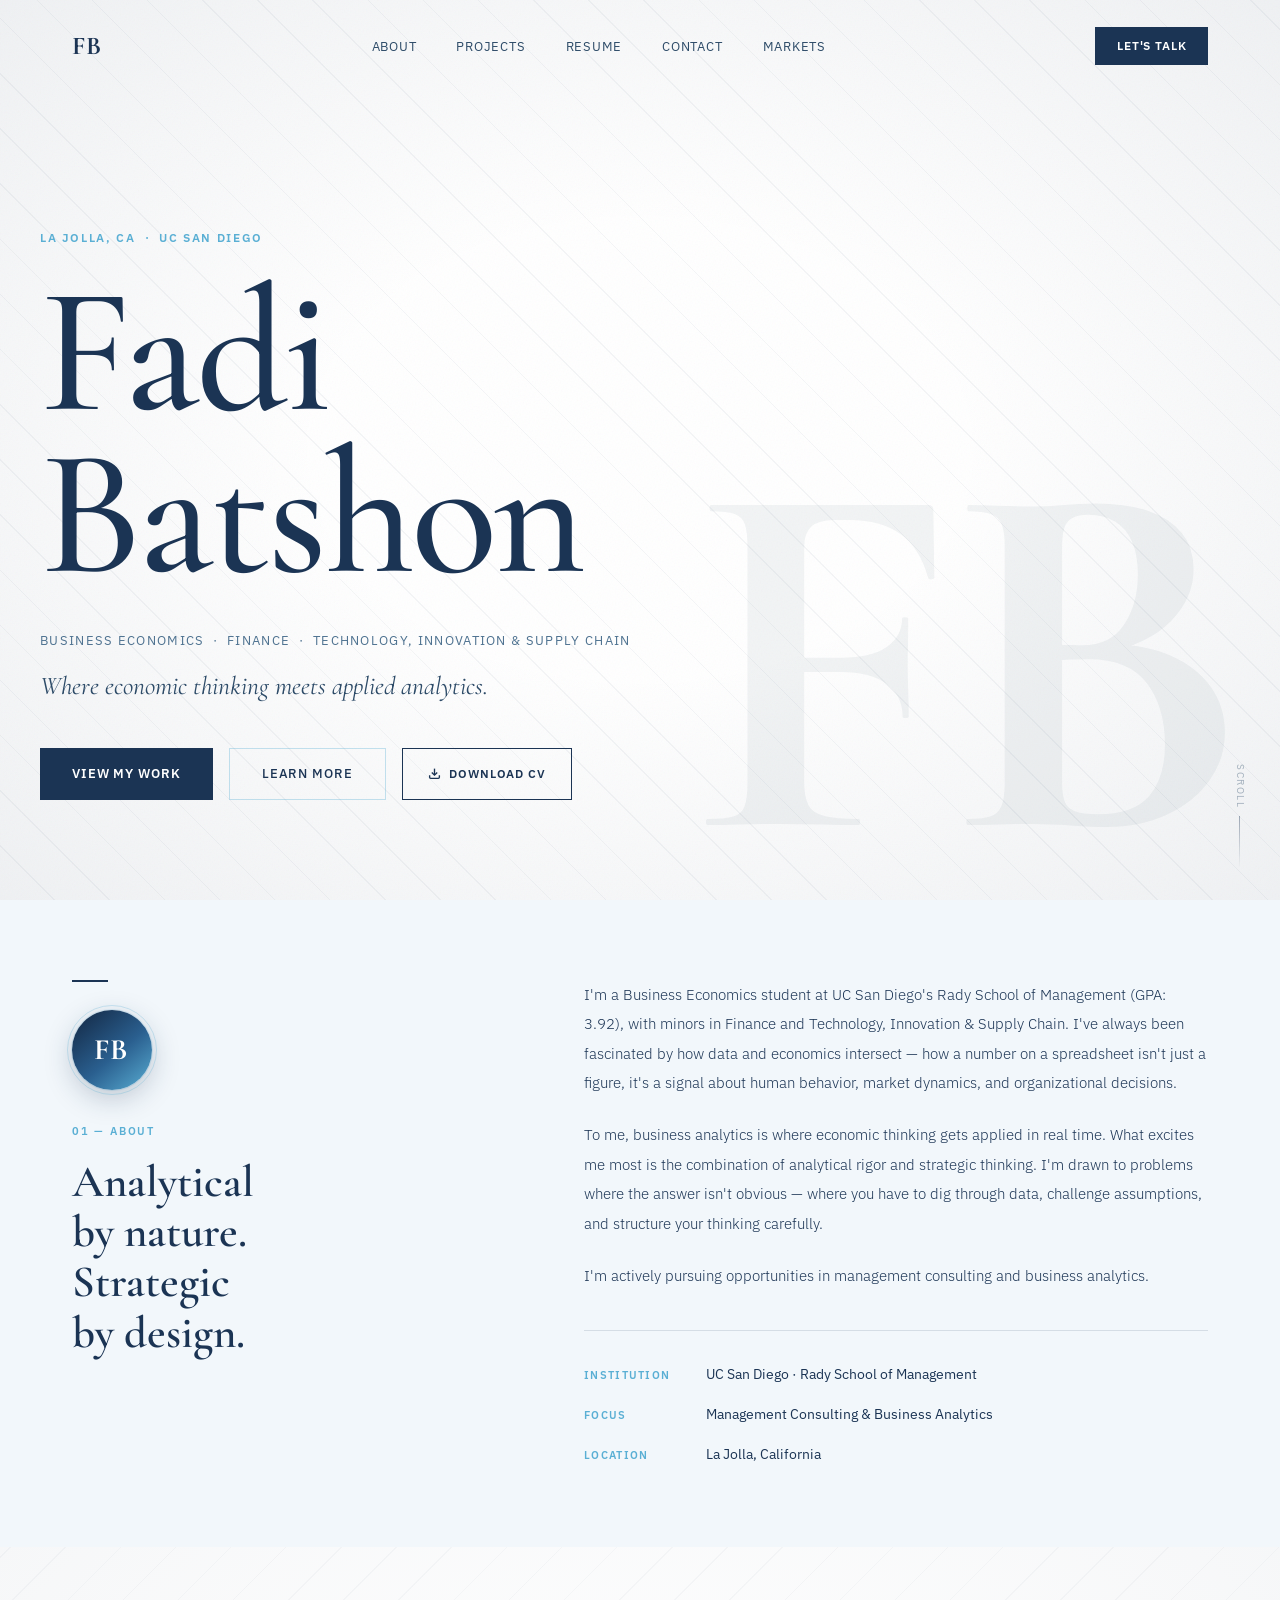
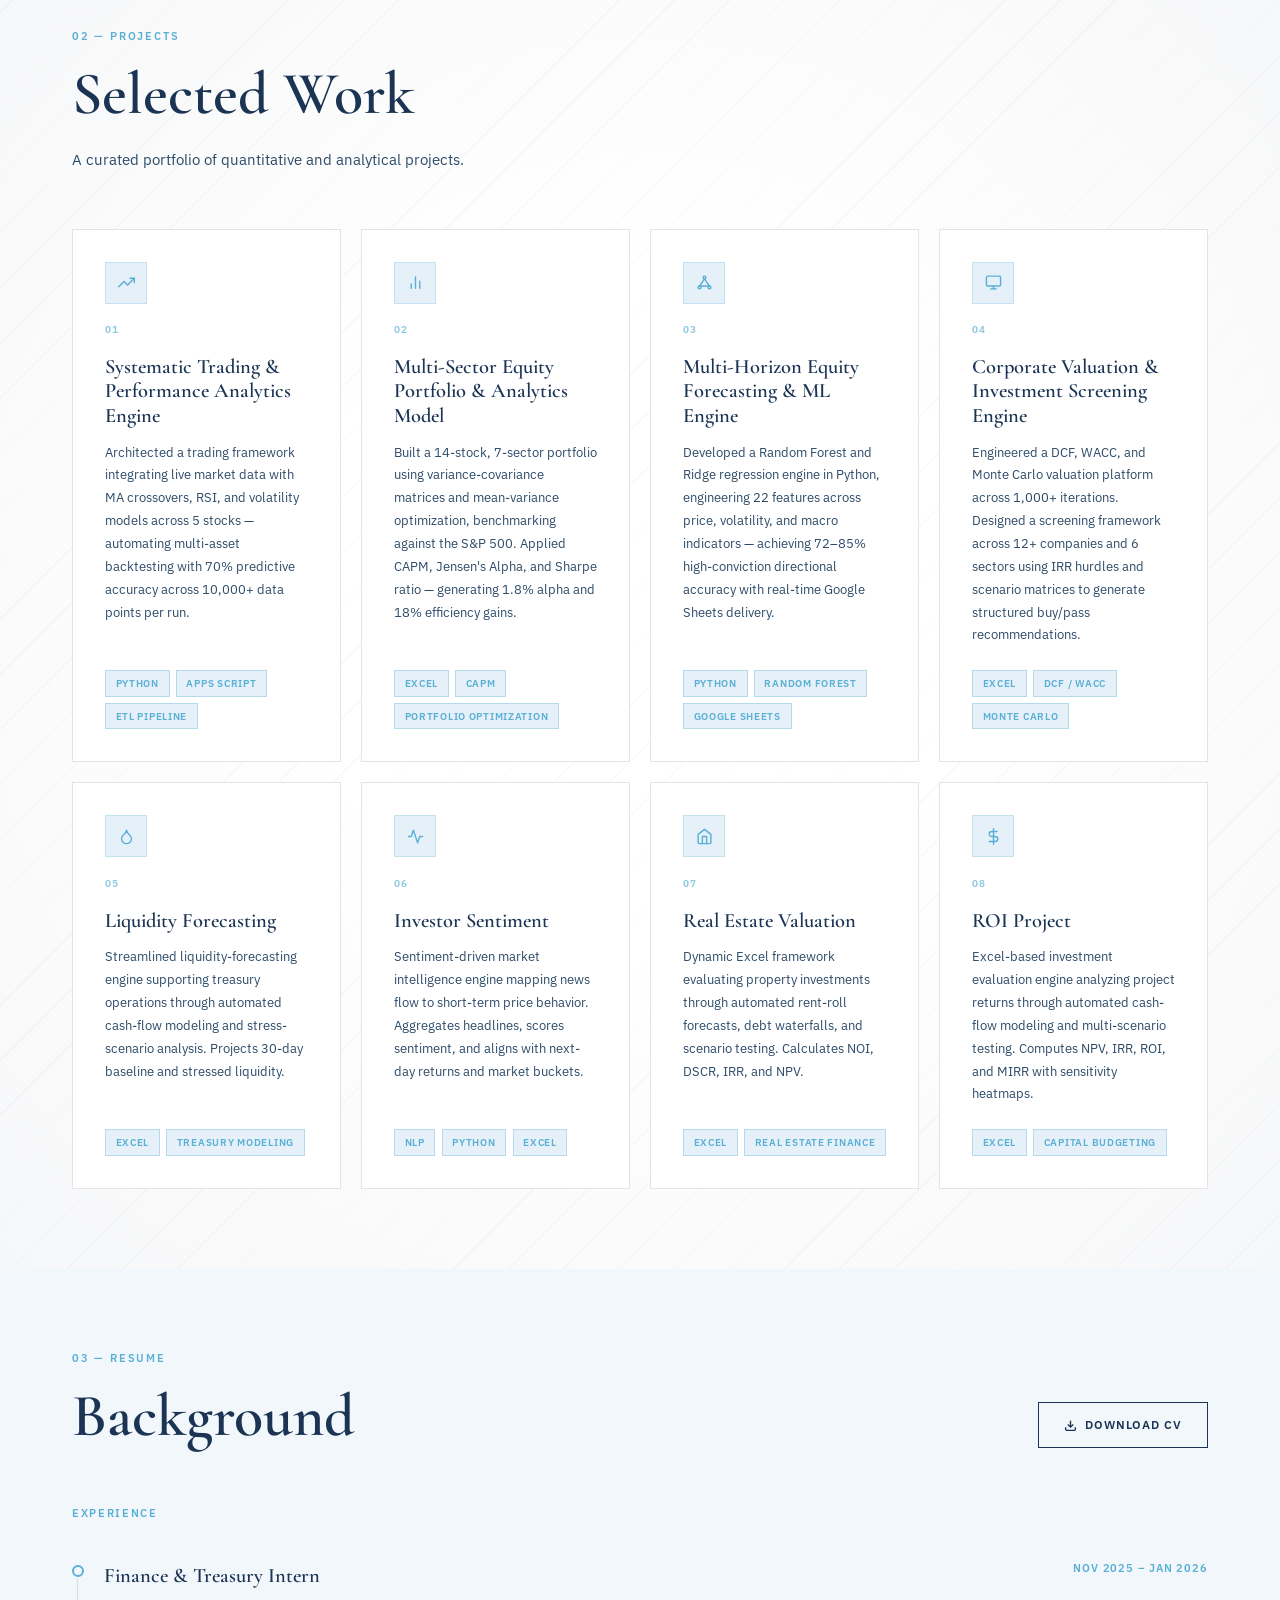
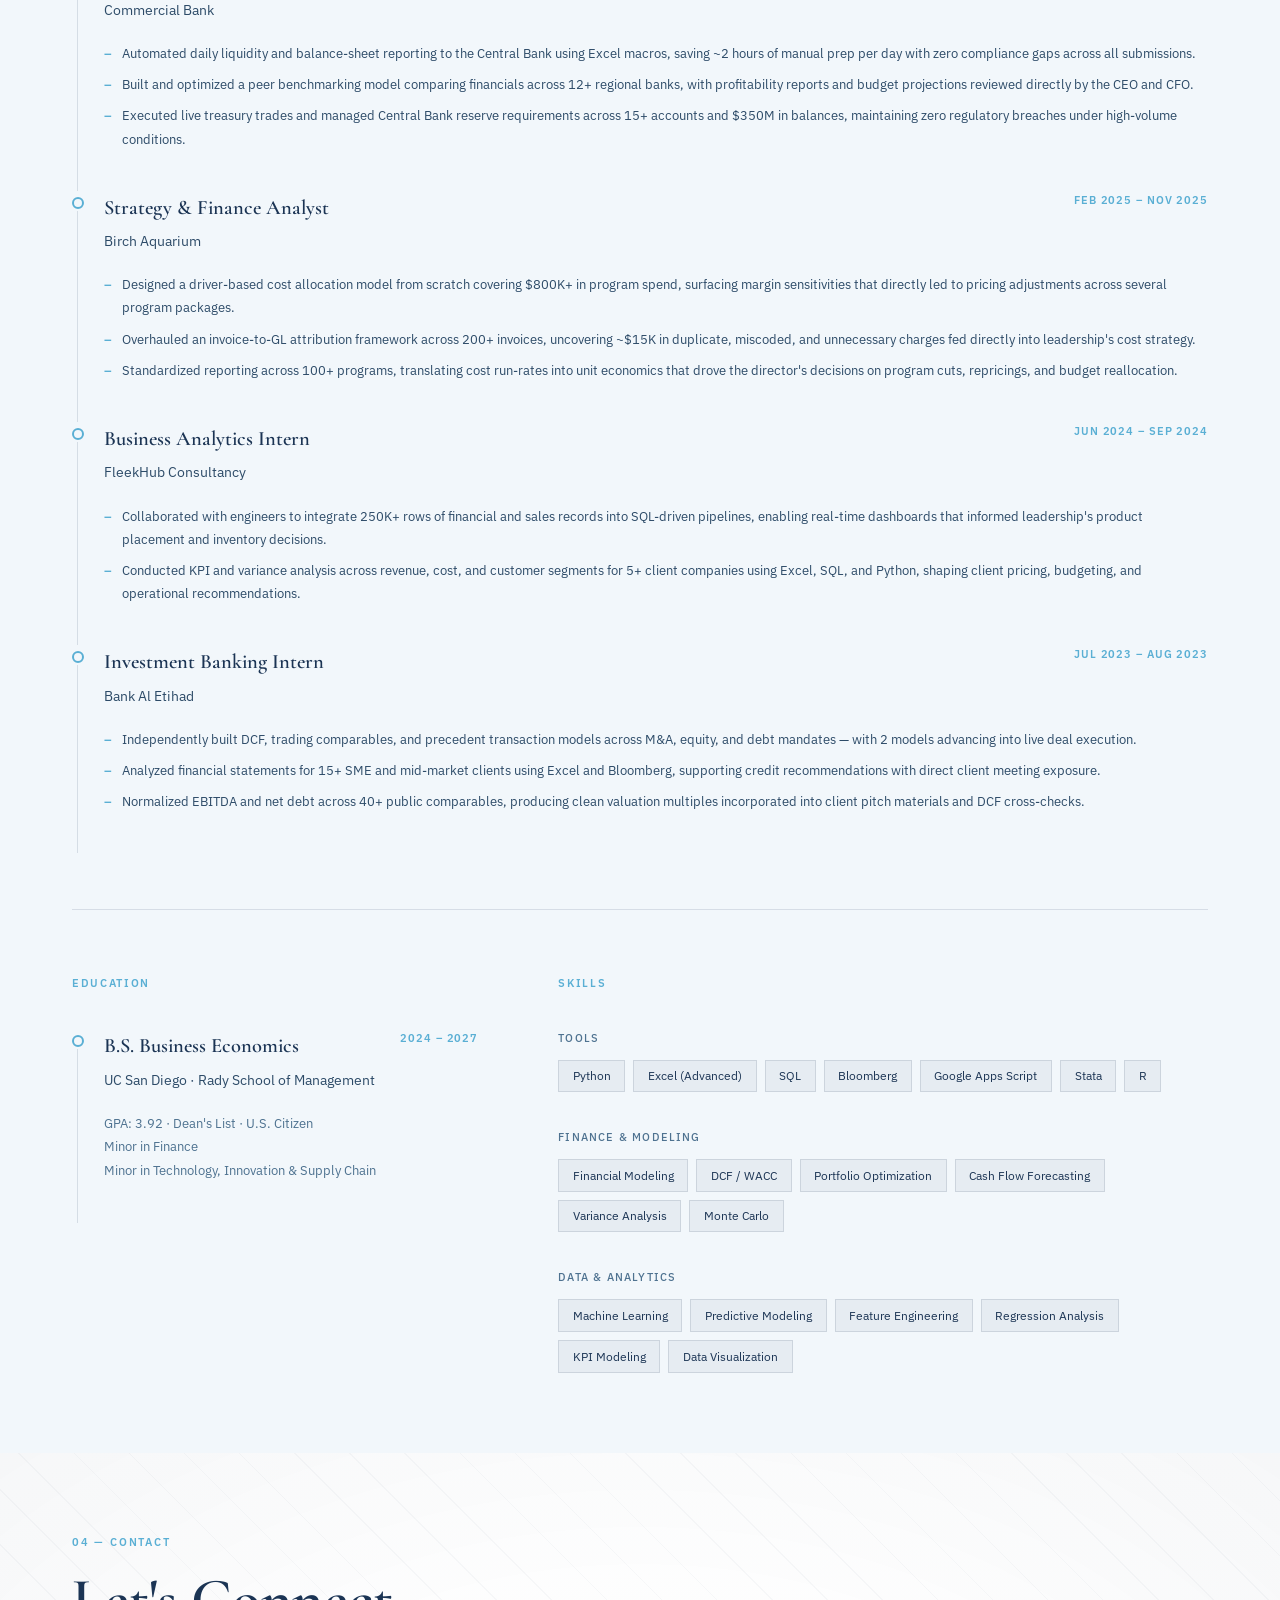
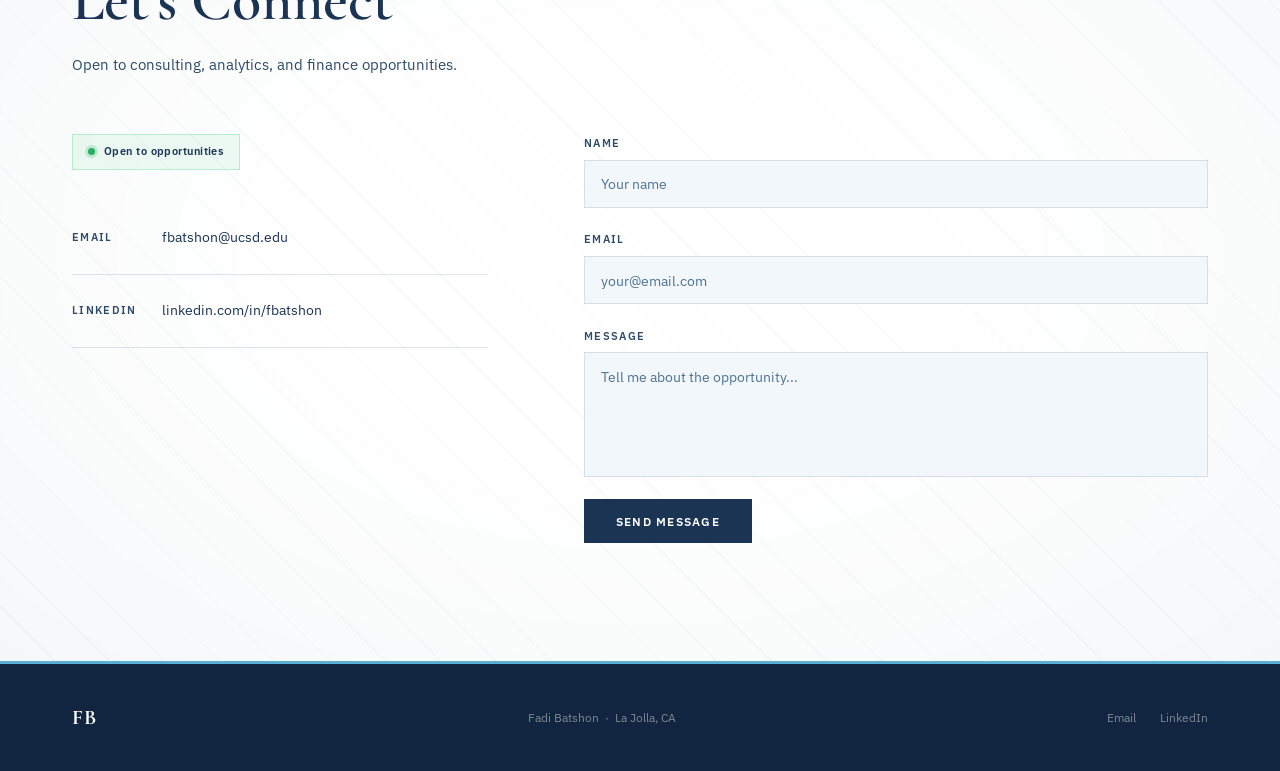
==== index.html @ f1960c1d "Add live Markets page with Finnhub stock data and financial news - New markets.html page: 8 market c" ====
<!DOCTYPE html>
<html lang="en">
<head>
  <meta charset="UTF-8" />
  <meta name="viewport" content="width=device-width, initial-scale=1.0" />
  <title>Fadi Batshon — Business Economics & Analytics</title>
  <link rel="preconnect" href="https://fonts.googleapis.com" />
  <link rel="preconnect" href="https://fonts.gstatic.com" crossorigin />
  <link href="https://fonts.googleapis.com/css2?family=Cormorant+Garamond:ital,wght@0,300;0,400;0,500;0,600;0,700;1,300;1,400;1,500&family=IBM+Plex+Sans:ital,wght@0,300;0,400;0,500;0,600;1,300;1,400&display=swap" rel="stylesheet" />
  <link rel="icon" type="image/svg+xml" href="favicons/favicon.svg" />
  <link rel="icon" type="image/png" sizes="32x32" href="favicons/favicon-32.png" />
  <link rel="icon" type="image/x-icon" href="favicons/favicon.ico" />
  <link rel="apple-touch-icon" sizes="180x180" href="favicons/apple-touch-icon.png" />
  <link rel="stylesheet" href="style.css" />
</head>
<body>

  <!-- ░░ NAVBAR ░░ -->
  <nav class="navbar" id="navbar">
    <div class="nav-container">
      <a href="#hero" class="nav-logo">FB</a>
      <ul class="nav-links" id="navLinks">
        <li><a href="#about">About</a></li>
        <li><a href="#projects">Projects</a></li>
        <li><a href="#resume">Resume</a></li>
        <li><a href="#contact">Contact</a></li>
        <li><a href="./markets.html">Markets</a></li>
      </ul>
      <a href="#contact" class="btn-nav-cta">Let's Talk</a>
      <button class="nav-toggle" id="navToggle" aria-label="Toggle menu" aria-expanded="false">
        <span></span>
        <span></span>
        <span></span>
      </button>
    </div>
  </nav>

  <!-- ░░ MOBILE MENU ░░ -->
  <div class="mobile-menu" id="mobileMenu" aria-hidden="true">
    <ul>
      <li><a href="#about"          class="mob-link">About</a></li>
      <li><a href="#projects"       class="mob-link">Projects</a></li>
      <li><a href="#resume"         class="mob-link">Resume</a></li>
      <li><a href="#contact"        class="mob-link">Contact</a></li>
      <li><a href="./markets.html"  class="mob-link">Markets</a></li>
      <li><a href="#contact"        class="mob-link btn-nav-cta">Let's Talk</a></li>
    </ul>
  </div>

  <!-- ░░ HERO ░░ -->
  <section class="hero" id="hero">
    <div class="hero-blob hero-blob-1" aria-hidden="true"></div>
    <div class="hero-blob hero-blob-2" aria-hidden="true"></div>
    <div class="hero-body">
      <p class="hero-location">La Jolla, CA &nbsp;·&nbsp; UC San Diego</p>
      <h1 class="hero-name">Fadi<br>Batshon</h1>
      <p class="hero-tagline">Business Economics &nbsp;·&nbsp; Finance &nbsp;·&nbsp; Technology, Innovation &amp; Supply Chain</p>
      <p class="hero-sub">Where economic thinking meets applied analytics.</p>
      <div class="hero-ctas">
        <a href="#projects" class="btn-primary">View My Work</a>
        <a href="#about"    class="btn-outline">Learn More</a>
        <a href="resume.pdf" download="Fadi_Batshon_Resume.pdf" class="btn-download">
          <svg width="13" height="13" viewBox="0 0 24 24" fill="none" stroke="currentColor" stroke-width="2.5" aria-hidden="true"><path d="M21 15v4a2 2 0 0 1-2 2H5a2 2 0 0 1-2-2v-4"/><polyline points="7 10 12 15 17 10"/><line x1="12" y1="15" x2="12" y2="3"/></svg>
          Download CV
        </a>
      </div>
    </div>


    <div class="scroll-hint" aria-hidden="true">
      <span>Scroll</span>
      <div class="scroll-line"></div>
    </div>
  </section>

  <!-- ░░ ABOUT ░░ -->
  <section class="about" id="about">
    <div class="container">
      <div class="about-grid">

        <div class="about-left fade-in">
          <div class="about-avatar"><span>FB</span></div>
          <p class="sec-label">01 — About</p>
          <h2 class="sec-h">Analytical<br>by nature.<br>Strategic<br>by design.</h2>
        </div>

        <div class="about-right fade-in">
          <p>I'm a Business Economics student at UC San Diego's Rady School of Management (GPA: 3.92), with minors in Finance and Technology, Innovation &amp; Supply Chain. I've always been fascinated by how data and economics intersect — how a number on a spreadsheet isn't just a figure, it's a signal about human behavior, market dynamics, and organizational decisions.</p>
          <p>To me, business analytics is where economic thinking gets applied in real time. What excites me most is the combination of analytical rigor and strategic thinking. I'm drawn to problems where the answer isn't obvious — where you have to dig through data, challenge assumptions, and structure your thinking carefully.</p>
          <p>I'm actively pursuing opportunities in management consulting and business analytics.</p>

          <div class="about-meta">
            <div class="meta-row">
              <span class="meta-k">Institution</span>
              <span class="meta-v">UC San Diego · Rady School of Management</span>
            </div>
            <div class="meta-row">
              <span class="meta-k">Focus</span>
              <span class="meta-v">Management Consulting &amp; Business Analytics</span>
            </div>
            <div class="meta-row">
              <span class="meta-k">Location</span>
              <span class="meta-v">La Jolla, California</span>
            </div>
          </div>
        </div>

      </div>
    </div>
  </section>

  <!-- ░░ PROJECTS ░░ -->
  <section class="projects" id="projects">
    <div class="container">
      <div class="sec-head fade-in">
        <p class="sec-label">02 — Projects</p>
        <h2 class="sec-h">Selected Work</h2>
        <p class="sec-sub">A curated portfolio of quantitative and analytical projects.</p>
      </div>

      <div class="proj-grid">

        <article class="proj-card fade-in">
          <div class="proj-inner">
            <div class="proj-icon" aria-hidden="true"><svg viewBox="0 0 24 24"><polyline points="23 6 13.5 15.5 8.5 10.5 1 18"/><polyline points="17 6 23 6 23 12"/></svg></div>
            <span class="proj-num">01</span>
            <h3 class="proj-title">Systematic Trading &amp; Performance Analytics Engine</h3>
            <p class="proj-desc">Architected a trading framework integrating live market data with MA crossovers, RSI, and volatility models across 5 stocks — automating multi-asset backtesting with 70% predictive accuracy across 10,000+ data points per run.</p>
            <div class="proj-tags">
              <span class="tag">Python</span>
              <span class="tag">Apps Script</span>
              <span class="tag">ETL Pipeline</span>
            </div>
          </div>
        </article>

        <article class="proj-card fade-in">
          <div class="proj-inner">
            <div class="proj-icon" aria-hidden="true"><svg viewBox="0 0 24 24"><line x1="18" y1="20" x2="18" y2="10"/><line x1="12" y1="20" x2="12" y2="4"/><line x1="6" y1="20" x2="6" y2="14"/></svg></div>
            <span class="proj-num">02</span>
            <h3 class="proj-title">Multi-Sector Equity Portfolio &amp; Analytics Model</h3>
            <p class="proj-desc">Built a 14-stock, 7-sector portfolio using variance-covariance matrices and mean-variance optimization, benchmarking against the S&amp;P 500. Applied CAPM, Jensen's Alpha, and Sharpe ratio — generating 1.8% alpha and 18% efficiency gains.</p>
            <div class="proj-tags">
              <span class="tag">Excel</span>
              <span class="tag">CAPM</span>
              <span class="tag">Portfolio Optimization</span>
            </div>
          </div>
        </article>

        <article class="proj-card fade-in">
          <div class="proj-inner">
            <div class="proj-icon" aria-hidden="true"><svg viewBox="0 0 24 24"><circle cx="12" cy="5" r="2"/><circle cx="5" cy="19" r="2"/><circle cx="19" cy="19" r="2"/><line x1="12" y1="7" x2="5" y2="17"/><line x1="12" y1="7" x2="19" y2="17"/><line x1="5" y1="17" x2="19" y2="17"/></svg></div>
            <span class="proj-num">03</span>
            <h3 class="proj-title">Multi-Horizon Equity Forecasting &amp; ML Engine</h3>
            <p class="proj-desc">Developed a Random Forest and Ridge regression engine in Python, engineering 22 features across price, volatility, and macro indicators — achieving 72–85% high-conviction directional accuracy with real-time Google Sheets delivery.</p>
            <div class="proj-tags">
              <span class="tag">Python</span>
              <span class="tag">Random Forest</span>
              <span class="tag">Google Sheets</span>
            </div>
          </div>
        </article>

        <article class="proj-card fade-in">
          <div class="proj-inner">
            <div class="proj-icon" aria-hidden="true"><svg viewBox="0 0 24 24"><rect x="2" y="3" width="20" height="14" rx="2"/><line x1="8" y1="21" x2="16" y2="21"/><line x1="12" y1="17" x2="12" y2="21"/></svg></div>
            <span class="proj-num">04</span>
            <h3 class="proj-title">Corporate Valuation &amp; Investment Screening Engine</h3>
            <p class="proj-desc">Engineered a DCF, WACC, and Monte Carlo valuation platform across 1,000+ iterations. Designed a screening framework across 12+ companies and 6 sectors using IRR hurdles and scenario matrices to generate structured buy/pass recommendations.</p>
            <div class="proj-tags">
              <span class="tag">Excel</span>
              <span class="tag">DCF / WACC</span>
              <span class="tag">Monte Carlo</span>
            </div>
          </div>
        </article>

        <article class="proj-card fade-in">
          <div class="proj-inner">
            <div class="proj-icon" aria-hidden="true"><svg viewBox="0 0 24 24"><path d="M12 22a7 7 0 0 0 7-7c0-2-1-3.9-3-5.5s-3.5-4-4-6.5c-.5 2.5-2 4.9-4 6.5C6 11.1 5 13 5 15a7 7 0 0 0 7 7z"/></svg></div>
            <span class="proj-num">05</span>
            <h3 class="proj-title">Liquidity Forecasting</h3>
            <p class="proj-desc">Streamlined liquidity-forecasting engine supporting treasury operations through automated cash-flow modeling and stress-scenario analysis. Projects 30-day baseline and stressed liquidity.</p>
            <div class="proj-tags">
              <span class="tag">Excel</span>
              <span class="tag">Treasury Modeling</span>
            </div>
          </div>
        </article>

        <article class="proj-card fade-in">
          <div class="proj-inner">
            <div class="proj-icon" aria-hidden="true"><svg viewBox="0 0 24 24"><polyline points="22 12 18 12 15 21 9 3 6 12 2 12"/></svg></div>
            <span class="proj-num">06</span>
            <h3 class="proj-title">Investor Sentiment</h3>
            <p class="proj-desc">Sentiment-driven market intelligence engine mapping news flow to short-term price behavior. Aggregates headlines, scores sentiment, and aligns with next-day returns and market buckets.</p>
            <div class="proj-tags">
              <span class="tag">NLP</span>
              <span class="tag">Python</span>
              <span class="tag">Excel</span>
            </div>
          </div>
        </article>

        <article class="proj-card fade-in">
          <div class="proj-inner">
            <div class="proj-icon" aria-hidden="true"><svg viewBox="0 0 24 24"><path d="M3 9l9-7 9 7v11a2 2 0 0 1-2 2H5a2 2 0 0 1-2-2z"/><polyline points="9 22 9 12 15 12 15 22"/></svg></div>
            <span class="proj-num">07</span>
            <h3 class="proj-title">Real Estate Valuation</h3>
            <p class="proj-desc">Dynamic Excel framework evaluating property investments through automated rent-roll forecasts, debt waterfalls, and scenario testing. Calculates NOI, DSCR, IRR, and NPV.</p>
            <div class="proj-tags">
              <span class="tag">Excel</span>
              <span class="tag">Real Estate Finance</span>
            </div>
          </div>
        </article>

        <article class="proj-card fade-in">
          <div class="proj-inner">
            <div class="proj-icon" aria-hidden="true"><svg viewBox="0 0 24 24"><line x1="12" y1="1" x2="12" y2="23"/><path d="M17 5H9.5a3.5 3.5 0 0 0 0 7h5a3.5 3.5 0 0 1 0 7H6"/></svg></div>
            <span class="proj-num">08</span>
            <h3 class="proj-title">ROI Project</h3>
            <p class="proj-desc">Excel-based investment evaluation engine analyzing project returns through automated cash-flow modeling and multi-scenario testing. Computes NPV, IRR, ROI, and MIRR with sensitivity heatmaps.</p>
            <div class="proj-tags">
              <span class="tag">Excel</span>
              <span class="tag">Capital Budgeting</span>
            </div>
          </div>
        </article>

      </div>
    </div>
  </section>

  <!-- ░░ RESUME ░░ -->
  <section class="resume" id="resume">
    <div class="container">

      <div class="res-top-row fade-in">
        <div>
          <p class="sec-label">03 — Resume</p>
          <h2 class="sec-h">Background</h2>
        </div>
        <a href="resume.pdf" download="Fadi_Batshon_Resume.pdf" class="btn-download">
          <svg width="13" height="13" viewBox="0 0 24 24" fill="none" stroke="currentColor" stroke-width="2.5" aria-hidden="true"><path d="M21 15v4a2 2 0 0 1-2 2H5a2 2 0 0 1-2-2v-4"/><polyline points="7 10 12 15 17 10"/><line x1="12" y1="15" x2="12" y2="3"/></svg>
          Download CV
        </a>
      </div>

      <!-- Experience -->
      <div class="res-block">
        <h3 class="res-col-title fade-in">Experience</h3>
        <div class="timeline">

          <div class="tl-item fade-in">
            <div class="tl-dot"></div>
            <div class="tl-body">
              <div class="tl-row">
                <div>
                  <h4 class="tl-degree">Finance &amp; Treasury Intern</h4>
                  <p class="tl-org">Commercial Bank</p>
                </div>
                <p class="tl-year">Nov 2025 – Jan 2026</p>
              </div>
              <ul class="tl-list">
                <li>Automated daily liquidity and balance-sheet reporting to the Central Bank using Excel macros, saving ~2 hours of manual prep per day with zero compliance gaps across all submissions.</li>
                <li>Built and optimized a peer benchmarking model comparing financials across 12+ regional banks, with profitability reports and budget projections reviewed directly by the CEO and CFO.</li>
                <li>Executed live treasury trades and managed Central Bank reserve requirements across 15+ accounts and $350M in balances, maintaining zero regulatory breaches under high-volume conditions.</li>
              </ul>
            </div>
          </div>

          <div class="tl-item fade-in">
            <div class="tl-dot"></div>
            <div class="tl-body">
              <div class="tl-row">
                <div>
                  <h4 class="tl-degree">Strategy &amp; Finance Analyst</h4>
                  <p class="tl-org">Birch Aquarium</p>
                </div>
                <p class="tl-year">Feb 2025 – Nov 2025</p>
              </div>
              <ul class="tl-list">
                <li>Designed a driver-based cost allocation model from scratch covering $800K+ in program spend, surfacing margin sensitivities that directly led to pricing adjustments across several program packages.</li>
                <li>Overhauled an invoice-to-GL attribution framework across 200+ invoices, uncovering ~$15K in duplicate, miscoded, and unnecessary charges fed directly into leadership's cost strategy.</li>
                <li>Standardized reporting across 100+ programs, translating cost run-rates into unit economics that drove the director's decisions on program cuts, repricings, and budget reallocation.</li>
              </ul>
            </div>
          </div>

          <div class="tl-item fade-in">
            <div class="tl-dot"></div>
            <div class="tl-body">
              <div class="tl-row">
                <div>
                  <h4 class="tl-degree">Business Analytics Intern</h4>
                  <p class="tl-org">FleekHub Consultancy</p>
                </div>
                <p class="tl-year">Jun 2024 – Sep 2024</p>
              </div>
              <ul class="tl-list">
                <li>Collaborated with engineers to integrate 250K+ rows of financial and sales records into SQL-driven pipelines, enabling real-time dashboards that informed leadership's product placement and inventory decisions.</li>
                <li>Conducted KPI and variance analysis across revenue, cost, and customer segments for 5+ client companies using Excel, SQL, and Python, shaping client pricing, budgeting, and operational recommendations.</li>
              </ul>
            </div>
          </div>

          <div class="tl-item fade-in">
            <div class="tl-dot"></div>
            <div class="tl-body">
              <div class="tl-row">
                <div>
                  <h4 class="tl-degree">Investment Banking Intern</h4>
                  <p class="tl-org">Bank Al Etihad</p>
                </div>
                <p class="tl-year">Jul 2023 – Aug 2023</p>
              </div>
              <ul class="tl-list">
                <li>Independently built DCF, trading comparables, and precedent transaction models across M&amp;A, equity, and debt mandates — with 2 models advancing into live deal execution.</li>
                <li>Analyzed financial statements for 15+ SME and mid-market clients using Excel and Bloomberg, supporting credit recommendations with direct client meeting exposure.</li>
                <li>Normalized EBITDA and net debt across 40+ public comparables, producing clean valuation multiples incorporated into client pitch materials and DCF cross-checks.</li>
              </ul>
            </div>
          </div>

        </div>
      </div>

      <!-- Education + Skills -->
      <div class="resume-grid">

        <div class="res-col fade-in">
          <h3 class="res-col-title">Education</h3>
          <div class="timeline">
            <div class="tl-item">
              <div class="tl-dot"></div>
              <div class="tl-body">
                <div class="tl-row">
                  <div>
                    <h4 class="tl-degree">B.S. Business Economics</h4>
                    <p class="tl-org">UC San Diego · Rady School of Management</p>
                  </div>
                  <p class="tl-year">2024 – 2027</p>
                </div>
                <p class="tl-detail">GPA: 3.92 · Dean's List · U.S. Citizen</p>
                <p class="tl-detail">Minor in Finance</p>
                <p class="tl-detail">Minor in Technology, Innovation &amp; Supply Chain</p>
              </div>
            </div>
          </div>
        </div>

        <div class="res-col fade-in">
          <h3 class="res-col-title">Skills</h3>
          <div class="skill-groups">

            <div class="skill-group">
              <span class="skill-cat">Tools</span>
              <div class="skill-chips">
                <span class="chip">Python</span>
                <span class="chip">Excel (Advanced)</span>
                <span class="chip">SQL</span>
                <span class="chip">Bloomberg</span>
                <span class="chip">Google Apps Script</span>
                <span class="chip">Stata</span>
                <span class="chip">R</span>
              </div>
            </div>

            <div class="skill-group">
              <span class="skill-cat">Finance &amp; Modeling</span>
              <div class="skill-chips">
                <span class="chip">Financial Modeling</span>
                <span class="chip">DCF / WACC</span>
                <span class="chip">Portfolio Optimization</span>
                <span class="chip">Cash Flow Forecasting</span>
                <span class="chip">Variance Analysis</span>
                <span class="chip">Monte Carlo</span>
              </div>
            </div>

            <div class="skill-group">
              <span class="skill-cat">Data &amp; Analytics</span>
              <div class="skill-chips">
                <span class="chip">Machine Learning</span>
                <span class="chip">Predictive Modeling</span>
                <span class="chip">Feature Engineering</span>
                <span class="chip">Regression Analysis</span>
                <span class="chip">KPI Modeling</span>
                <span class="chip">Data Visualization</span>
              </div>
            </div>

          </div>
        </div>

      </div>
    </div>
  </section>

  <!-- ░░ CONTACT ░░ -->
  <section class="contact" id="contact">
    <div class="container">
      <div class="sec-head fade-in">
        <p class="sec-label">04 — Contact</p>
        <h2 class="sec-h">Let's Connect</h2>
        <p class="sec-sub">Open to consulting, analytics, and finance opportunities.</p>
      </div>

      <div class="contact-grid">

        <div class="contact-left fade-in">
          <div class="c-availability">
            <span class="c-avail-dot"></span>
            Open to opportunities
          </div>
          <a href="mailto:fbatshon@ucsd.edu" class="clink">
            <span class="clink-label">Email</span>
            <span class="clink-val">fbatshon@ucsd.edu</span>
            <span class="clink-arr">→</span>
          </a>
          <a href="https://www.linkedin.com/in/fbatshon" target="_blank" rel="noopener noreferrer" class="clink">
            <span class="clink-label">LinkedIn</span>
            <span class="clink-val">linkedin.com/in/fbatshon</span>
            <span class="clink-arr">→</span>
          </a>
        </div>

        <div class="contact-right fade-in">
          <form class="cform" id="contactForm" novalidate>
            <div class="field">
              <label for="fname">Name</label>
              <input type="text" id="fname" name="name" placeholder="Your name" autocomplete="name" required />
            </div>
            <div class="field">
              <label for="femail">Email</label>
              <input type="email" id="femail" name="email" placeholder="your@email.com" autocomplete="email" required />
            </div>
            <div class="field">
              <label for="fmsg">Message</label>
              <textarea id="fmsg" name="message" rows="5" placeholder="Tell me about the opportunity..." required></textarea>
            </div>
            <button type="submit" class="btn-submit">Send Message</button>
            <p class="form-note" id="formNote" aria-live="polite"></p>
          </form>
        </div>

      </div>
    </div>
  </section>

  <!-- ░░ FOOTER ░░ -->
  <footer class="footer">
    <div class="container">
      <div class="footer-inner">
        <span class="footer-logo">FB</span>
        <p class="footer-copy">Fadi Batshon &nbsp;·&nbsp; La Jolla, CA</p>
        <div class="footer-links">
          <a href="mailto:fbatshon@ucsd.edu">Email</a>
          <a href="https://www.linkedin.com/in/fbatshon" target="_blank" rel="noopener noreferrer">LinkedIn</a>
        </div>
      </div>
    </div>
  </footer>

  <script src="script.js"></script>
</body>
</html>
---- style.css ----
/* ============================================================
   TOKENS — navy + sky + white, matching the FB logo
   ============================================================ */
:root {
  --navy:      #1b3454;
  --navy-dark: #122540;
  --sky:       #5aafd4;
  --sky-light: rgba(70,150,205,.14);
  --sky-mid:   rgba(70,150,205,.28);
  --white:     #ffffff;
  --off:       #f2f7fb;
  --text:      #1b3454;
  --muted:     #2d4b68;
  --sub:       #4e7290;
  --border:    rgba(27,52,84,.13);
  --border-s:  rgba(90,175,212,.35);

  --f-serif: 'Cormorant Garamond', Georgia, serif;
  --f-sans:  'IBM Plex Sans', system-ui, sans-serif;
  --ease: cubic-bezier(.4,0,.2,1);
}

/* ============================================================
   RESET & BASE
   ============================================================ */
*, *::before, *::after { margin:0; padding:0; box-sizing:border-box; }

html { scroll-behavior: smooth; font-size: 16px; }

body {
  background: var(--white);
  color: var(--text);
  font-family: var(--f-sans);
  font-weight: 400;
  line-height: 1.7;
  overflow-x: hidden;
  -webkit-font-smoothing: antialiased;
}

img, svg { display: block; max-width: 100%; }
a { color: inherit; }
button { font-family: inherit; }
textarea { resize: none; }

::-webkit-scrollbar { width: 4px; }
::-webkit-scrollbar-track { background: var(--off); }
::-webkit-scrollbar-thumb { background: var(--sky); border-radius: 2px; }

/* ============================================================
   SHARED HELPERS
   ============================================================ */
.container {
  max-width: 1200px;
  margin: 0 auto;
  padding: 0 2rem;
}

.sec-label {
  font-family: var(--f-sans);
  font-size: .7rem;
  font-weight: 600;
  letter-spacing: .16em;
  text-transform: uppercase;
  color: var(--sky);
  margin-bottom: 1rem;
}

.sec-h {
  font-family: var(--f-serif);
  font-size: clamp(2.4rem, 5vw, 3.75rem);
  font-weight: 600;
  line-height: 1.08;
  color: var(--navy);
  margin-bottom: 1.25rem;
}

.sec-sub {
  font-size: .95rem;
  color: var(--muted);
  max-width: 500px;
  line-height: 1.7;
}

.sec-head { margin-bottom: 3.5rem; }

/* Scroll reveal */
.fade-in {
  opacity: 0;
  transform: translateY(28px);
  transition: opacity .65s var(--ease), transform .65s var(--ease);
}
.fade-in.visible { opacity: 1; transform: translateY(0); }

/* ============================================================
   NAVBAR
   ============================================================ */
.navbar {
  position: fixed;
  inset: 0 0 auto 0;
  z-index: 200;
  padding: 1.5rem 0;
  transition: padding .3s var(--ease), background .3s var(--ease),
              box-shadow .3s var(--ease), border-color .3s var(--ease);
  border-bottom: 1px solid transparent;
  background: rgba(255,255,255,0);
}

.navbar.scrolled {
  padding: .85rem 0;
  background: rgba(255,255,255,.97);
  backdrop-filter: blur(12px);
  -webkit-backdrop-filter: blur(12px);
  border-bottom-color: var(--border);
  box-shadow: 0 1px 20px rgba(27,52,84,.07);
}

.nav-container {
  max-width: 1200px;
  margin: 0 auto;
  padding: 0 2rem;
  display: flex;
  align-items: center;
  justify-content: space-between;
  gap: 2rem;
}

.nav-logo {
  font-family: var(--f-serif);
  font-size: 1.6rem;
  font-weight: 700;
  color: var(--navy);
  text-decoration: none;
  letter-spacing: .04em;
  flex-shrink: 0;
}

.nav-links {
  display: flex;
  list-style: none;
  gap: 2.5rem;
  margin: 0 auto;
}

.nav-links a {
  text-decoration: none;
  font-size: .8rem;
  font-weight: 400;
  color: var(--muted);
  letter-spacing: .06em;
  text-transform: uppercase;
  transition: color .2s;
  padding-bottom: 3px;
  border-bottom: 1px solid transparent;
}
.nav-links a:hover  { color: var(--navy); }
.nav-links a.active { color: var(--sky); border-bottom-color: var(--sky); }

/* CTA */
.btn-nav-cta {
  display: inline-flex;
  align-items: center;
  padding: .55rem 1.35rem;
  background: var(--navy);
  color: var(--white);
  text-decoration: none;
  font-size: .75rem;
  font-weight: 600;
  letter-spacing: .07em;
  text-transform: uppercase;
  flex-shrink: 0;
  transition: background .2s, transform .15s;
}
.btn-nav-cta:hover {
  background: var(--sky);
  transform: translateY(-1px);
}

/* Hamburger */
.nav-toggle {
  display: none;
  flex-direction: column;
  justify-content: center;
  gap: 5px;
  background: none;
  border: none;
  cursor: pointer;
  padding: 4px;
  flex-shrink: 0;
}
.nav-toggle span {
  display: block;
  width: 22px;
  height: 1.5px;
  background: var(--navy);
  transition: transform .3s var(--ease), opacity .3s, background .3s;
}
.nav-toggle.open span { background: var(--white); }

/* ============================================================
   MOBILE MENU — stays navy for strong contrast
   ============================================================ */
.mobile-menu {
  position: fixed;
  inset: 0;
  background: var(--navy-dark);
  z-index: 190;
  display: flex;
  flex-direction: column;
  align-items: center;
  justify-content: center;
  opacity: 0;
  pointer-events: none;
  transition: opacity .3s var(--ease);
}
.mobile-menu.open { opacity: 1; pointer-events: all; }

.mobile-menu ul {
  list-style: none;
  display: flex;
  flex-direction: column;
  align-items: center;
  gap: 2rem;
}
.mobile-menu a {
  font-family: var(--f-serif);
  font-size: 2.2rem;
  font-weight: 500;
  color: var(--white);
  text-decoration: none;
  transition: color .2s;
}
.mobile-menu a:hover { color: var(--sky); }
.mobile-menu .btn-nav-cta {
  font-family: var(--f-sans);
  font-size: .75rem;
  background: var(--sky);
  margin-top: .5rem;
}

/* ============================================================
   HERO
   ============================================================ */
.hero {
  min-height: 100vh;
  display: flex;
  flex-direction: column;
  justify-content: center;
  position: relative;
  overflow: hidden;
  padding: 8rem 2rem 0;
  background-color: var(--white);
  background-image:
    radial-gradient(ellipse at 50% 50%, transparent 35%, rgba(27,52,84,.07) 100%),
    repeating-linear-gradient(
      45deg,
      transparent,
      transparent 38px,
      rgba(27,52,84,.048) 38px,
      rgba(27,52,84,.048) 39px
    );
}

/* gradient orbs — hidden */
.hero-blob { opacity: 0; position: absolute; pointer-events: none; }
.hero-blob-1, .hero-blob-2 { opacity: 0; }

/* noise grain overlay */
.hero::before {
  content: '';
  position: absolute;
  inset: 0;
  background-image: url("data:image/svg+xml,%3Csvg xmlns='http://www.w3.org/2000/svg' width='200' height='200'%3E%3Cfilter id='n'%3E%3CfeTurbulence type='fractalNoise' baseFrequency='0.65' numOctaves='3' stitchTiles='stitch'/%3E%3C/filter%3E%3Crect width='200' height='200' filter='url(%23n)'/%3E%3C/svg%3E");
  background-size: 200px 200px;
  opacity: .045;
  pointer-events: none;
  z-index: 0;
}

/* ghost mark */
.hero::after {
  content: 'FB';
  position: absolute;
  bottom: -2%; right: 3%;
  font-family: var(--f-serif);
  font-size: clamp(20rem, 40vw, 46rem);
  font-weight: 700;
  line-height: 1;
  color: rgba(27,52,84,.055);
  pointer-events: none;
  user-select: none;
  letter-spacing: -.02em;
}

.hero-body {
  max-width: 1200px;
  margin: 0 auto;
  width: 100%;
  position: relative;
  z-index: 1;
}

.hero-location {
  font-size: .72rem;
  letter-spacing: .14em;
  text-transform: uppercase;
  color: var(--sky);
  font-weight: 600;
  margin-bottom: 1.5rem;
}

.hero-name {
  font-family: var(--f-serif);
  font-size: clamp(5.5rem, 14vw, 11.5rem);
  font-weight: 500;
  line-height: .9;
  letter-spacing: -.02em;
  color: var(--navy);
  margin-bottom: 2.25rem;
}

.hero-tagline {
  font-family: var(--f-sans);
  font-size: clamp(.72rem, 1.3vw, .82rem);
  color: var(--sub);
  text-transform: uppercase;
  letter-spacing: .1em;
  font-weight: 400;
  margin-bottom: .75rem;
}

.hero-sub {
  font-family: var(--f-serif);
  font-size: clamp(1.15rem, 2.2vw, 1.6rem);
  font-style: italic;
  font-weight: 400;
  color: var(--muted);
  margin-bottom: 2.5rem;
  max-width: 480px;
}

.hero-ctas { display: flex; gap: 1rem; flex-wrap: wrap; }

/* buttons */
.btn-primary {
  display: inline-flex;
  align-items: center;
  padding: .9rem 2rem;
  background: var(--navy);
  color: var(--white);
  text-decoration: none;
  font-size: .8rem;
  font-weight: 600;
  letter-spacing: .07em;
  text-transform: uppercase;
  transition: background .2s, transform .2s;
}
.btn-primary:hover {
  background: var(--sky);
  transform: translateY(-2px);
}

.btn-outline {
  display: inline-flex;
  align-items: center;
  padding: .9rem 2rem;
  border: 1.5px solid var(--border-s);
  color: var(--navy);
  text-decoration: none;
  font-size: .8rem;
  font-weight: 500;
  letter-spacing: .07em;
  text-transform: uppercase;
  transition: border-color .2s, color .2s, background .2s;
}
.btn-outline:hover {
  border-color: var(--sky);
  color: var(--sky);
  background: var(--sky-light);
}

/* stat strip */

/* scroll hint */
.scroll-hint {
  position: absolute;
  bottom: 2rem; right: 2rem;
  display: flex;
  flex-direction: column;
  align-items: center;
  gap: .5rem;
  opacity: .4;
  z-index: 1;
}
.scroll-hint span {
  font-size: .6rem;
  letter-spacing: .16em;
  text-transform: uppercase;
  color: var(--muted);
  writing-mode: vertical-rl;
}
.scroll-line {
  width: 1px;
  height: 52px;
  background: linear-gradient(to bottom, var(--navy), transparent);
  animation: pulse 2s ease-in-out infinite;
}
@keyframes pulse {
  0%,100% { opacity: .3; transform: scaleY(1); }
  50%      { opacity: .9; transform: scaleY(1.08); }
}




/* ============================================================
   ABOUT — tinted off background
   ============================================================ */
.about {
  padding: 5rem 0;
  background-color: var(--off);
}

.about-grid {
  display: grid;
  grid-template-columns: 1fr 1.5fr;
  gap: 6rem;
  align-items: start;
}

.about-left .sec-h {
  font-size: clamp(2.2rem, 3.5vw, 3.2rem);
  line-height: 1.12;
  position: sticky;
  top: 8rem;
}

/* accent line above avatar */
.about-left::before {
  content: '';
  display: block;
  width: 36px;
  height: 2px;
  background: var(--navy);
  margin-bottom: 1.75rem;
}

/* initials avatar */
.about-avatar {
  width: 80px;
  height: 80px;
  border-radius: 50%;
  background: linear-gradient(140deg, var(--navy-dark) 0%, #2a5f8f 55%, var(--sky) 100%);
  display: flex;
  align-items: center;
  justify-content: center;
  margin-bottom: 2rem;
  box-shadow: 0 8px 28px rgba(27,52,84,.25), 0 0 0 1px rgba(90,175,212,.2);
  position: relative;
  flex-shrink: 0;
}
.about-avatar::after {
  content: '';
  position: absolute;
  inset: -5px;
  border-radius: 50%;
  border: 1px solid rgba(90,175,212,.28);
}
.about-avatar span {
  font-family: var(--f-serif);
  font-size: 1.85rem;
  font-weight: 700;
  color: var(--white);
  letter-spacing: .04em;
  position: relative;
  z-index: 1;
}

.about-right p {
  color: var(--text);
  font-size: .96rem;
  font-weight: 300;
  line-height: 1.92;
  margin-bottom: 1.4rem;
}

.about-meta {
  margin-top: 2.5rem;
  border-top: 1px solid var(--border);
  padding-top: 2rem;
  display: flex;
  flex-direction: column;
  gap: 1rem;
}

.meta-row { display: flex; gap: 2rem; align-items: baseline; }

.meta-k {
  font-size: .68rem;
  letter-spacing: .12em;
  text-transform: uppercase;
  color: var(--sky);
  min-width: 90px;
  font-weight: 600;
  flex-shrink: 0;
}

.meta-v { font-size: .88rem; color: var(--text); }

/* ============================================================
   PROJECTS — white, cards with sky hover accent
   ============================================================ */
.projects {
  padding: 5rem 0;
  background-color: var(--white);
  background-image:
    radial-gradient(ellipse at 50% 50%, transparent 35%, rgba(27,52,84,.04) 100%),
    repeating-linear-gradient(
      -45deg,
      transparent,
      transparent 38px,
      rgba(27,52,84,.030) 38px,
      rgba(27,52,84,.030) 39px
    );
}

.proj-grid {
  display: grid;
  grid-template-columns: repeat(4, 1fr);
  gap: 1.25rem;
}

.proj-card {
  position: relative;
  background: var(--white);
  border: 1px solid var(--border);
  overflow: hidden;
  transition: box-shadow .25s var(--ease), border-color .25s var(--ease),
              transform .25s var(--ease);
}
.proj-card::before {
  content: '';
  position: absolute;
  top: 0; left: 0; right: 0;
  height: 3px;
  background: linear-gradient(to right, var(--sky), var(--navy));
  transform: scaleX(0);
  transform-origin: left;
  transition: transform .32s var(--ease);
}
.proj-card:hover {
  box-shadow: 0 10px 36px rgba(27,52,84,.13), 0 2px 8px rgba(90,175,212,.08);
  border-color: var(--border-s);
}
.proj-card:hover::before { transform: scaleX(1); }

.proj-inner {
  padding: 2rem;
  display: flex;
  flex-direction: column;
  height: 100%;
  min-height: 270px;
}

/* project category icon */
.proj-icon {
  width: 42px;
  height: 42px;
  background: var(--sky-light);
  border: 1px solid rgba(90,175,212,.24);
  display: flex;
  align-items: center;
  justify-content: center;
  margin-bottom: 1.1rem;
  transition: background .25s var(--ease), border-color .25s;
}
.proj-icon svg {
  width: 17px;
  height: 17px;
  stroke: var(--sky);
  fill: none;
  stroke-width: 2;
  stroke-linecap: round;
  stroke-linejoin: round;
  transition: stroke .25s;
}
.proj-card:hover .proj-icon {
  background: rgba(27,52,84,.07);
  border-color: var(--sky);
}
.proj-card:hover .proj-icon svg { stroke: var(--navy); }

.proj-num {
  font-size: .65rem;
  letter-spacing: .12em;
  color: var(--sky);
  font-weight: 600;
  opacity: .7;
  margin-bottom: 1rem;
}

.proj-title {
  font-family: var(--f-serif);
  font-size: 1.28rem;
  font-weight: 600;
  color: var(--navy);
  line-height: 1.2;
  margin-bottom: .75rem;
  transition: color .2s;
}
.proj-card:hover .proj-title { color: var(--sky); }

.proj-desc {
  font-size: .83rem;
  color: var(--muted);
  line-height: 1.72;
  flex: 1;
  margin-bottom: 1.5rem;
}

.proj-tags { display: flex; flex-wrap: wrap; gap: .4rem; margin-top: auto; }

.tag {
  font-size: .64rem;
  letter-spacing: .07em;
  text-transform: uppercase;
  color: var(--sky);
  background: var(--sky-light);
  border: 1px solid var(--border-s);
  padding: .22rem .6rem;
  font-weight: 600;
  transition: background .2s, color .2s;
}
.proj-card:hover .tag {
  background: var(--sky-mid);
  color: var(--navy);
}

/* ============================================================
   RESUME — off background
   ============================================================ */
.resume {
  padding: 5rem 0;
  background-color: var(--off);
}

.resume-grid {
  display: grid;
  grid-template-columns: 1fr 1.6fr;
  gap: 5rem;
  align-items: start;
}

.res-col-title {
  font-size: .7rem;
  letter-spacing: .15em;
  text-transform: uppercase;
  color: var(--sky);
  font-weight: 600;
  margin-bottom: 2.25rem;
}

/* ============================================================
   DOWNLOAD BUTTON
   ============================================================ */
.btn-download {
  display: inline-flex;
  align-items: center;
  gap: .5rem;
  padding: .75rem 1.6rem;
  border: 1.5px solid var(--navy);
  color: var(--navy);
  text-decoration: none;
  font-size: .75rem;
  font-weight: 600;
  letter-spacing: .07em;
  text-transform: uppercase;
  transition: background .2s, color .2s, border-color .2s;
  flex-shrink: 0;
}
.btn-download:hover {
  background: var(--sky);
  color: var(--white);
  border-color: var(--sky);
}

/* Resume section top row (heading + download side by side) */
.res-top-row {
  display: flex;
  align-items: flex-end;
  justify-content: space-between;
  gap: 2rem;
  margin-bottom: 3.5rem;
  flex-wrap: wrap;
}
.res-top-row .sec-h { margin-bottom: 0; }

/* Experience block */
.res-block {
  margin-bottom: 4rem;
  padding-bottom: 3.5rem;
  border-bottom: 1px solid var(--border);
}

/* Inline title + date row inside timeline */
.tl-row {
  display: flex;
  justify-content: space-between;
  align-items: flex-start;
  gap: 1.5rem;
  margin-bottom: .75rem;
  flex-wrap: wrap;
}
.tl-row .tl-year {
  white-space: nowrap;
  flex-shrink: 0;
  text-align: right;
  margin-bottom: 0;
}

/* Bullet list inside timeline items */
.tl-list {
  list-style: none;
  display: flex;
  flex-direction: column;
  gap: .5rem;
}
.tl-list li {
  font-size: .84rem;
  color: var(--muted);
  line-height: 1.72;
  padding-left: 1.1rem;
  position: relative;
  font-weight: 400;
}
.tl-list li::before {
  content: '–';
  position: absolute;
  left: 0;
  color: var(--sky);
  font-weight: 600;
}

/* timeline */
.timeline { position: relative; }

.tl-item {
  position: relative;
  padding-left: 2rem;
  padding-bottom: 2.5rem;
}
.tl-item::after {
  content: '';
  position: absolute;
  left: 5px; top: 20px; bottom: 0;
  width: 1px;
  background: var(--border);
}

.tl-dot {
  position: absolute;
  left: 0; top: 6px;
  width: 12px; height: 12px;
  border: 2px solid var(--sky);
  border-radius: 50%;
  background: var(--off);
  z-index: 1;
  transition: box-shadow .3s var(--ease), background .3s;
}
.tl-item:hover .tl-dot {
  box-shadow: 0 0 0 5px rgba(90,175,212,.22);
  background: var(--sky);
}

.tl-year {
  font-size: .7rem;
  letter-spacing: .08em;
  text-transform: uppercase;
  color: var(--sky);
  font-weight: 600;
  margin-bottom: .5rem;
}

.tl-degree {
  font-family: var(--f-serif);
  font-size: 1.28rem;
  font-weight: 600;
  color: var(--navy);
  margin-bottom: .3rem;
}

.tl-org { font-size: .85rem; color: var(--muted); margin-bottom: .5rem; }

.tl-detail { font-size: .8rem; color: var(--sub); line-height: 1.85; }

/* skills */
.skill-groups { display: flex; flex-direction: column; gap: 2.25rem; }

.skill-cat {
  display: block;
  font-size: .68rem;
  letter-spacing: .11em;
  text-transform: uppercase;
  color: var(--sub);
  font-weight: 500;
  margin-bottom: .75rem;
}

.skill-chips { display: flex; flex-wrap: wrap; gap: .5rem; }

.chip {
  font-size: .78rem;
  color: var(--navy);
  background: rgba(27,52,84,.05);
  border: 1px solid var(--border);
  padding: .3rem .85rem;
  transition: background .2s, border-color .2s, color .2s;
  cursor: default;
}
.chip:hover {
  background: var(--sky-light);
  border-color: var(--sky);
  color: var(--navy);
  box-shadow: 0 2px 8px rgba(90,175,212,.18);
}

/* ============================================================
   CONTACT — white
   ============================================================ */
.contact {
  padding: 5rem 0;
  background-color: var(--white);
  background-image:
    radial-gradient(ellipse at 50% 50%, transparent 35%, rgba(27,52,84,.04) 100%),
    repeating-linear-gradient(
      45deg,
      transparent,
      transparent 38px,
      rgba(27,52,84,.030) 38px,
      rgba(27,52,84,.030) 39px
    );
}

.contact-grid {
  display: grid;
  grid-template-columns: 1fr 1.5fr;
  gap: 6rem;
  align-items: start;
}

/* availability badge */
.c-availability {
  display: inline-flex;
  align-items: center;
  gap: .55rem;
  padding: .45rem .95rem;
  background: rgba(46,204,113,.08);
  border: 1px solid rgba(46,204,113,.28);
  font-size: .7rem;
  font-weight: 600;
  color: var(--navy);
  letter-spacing: .04em;
  margin-bottom: 2rem;
}
.c-avail-dot {
  width: 7px;
  height: 7px;
  border-radius: 50%;
  background: #27ae60;
  box-shadow: 0 0 0 3px rgba(39,174,96,.22);
  animation: availPulse 2.8s ease-in-out infinite;
  flex-shrink: 0;
}

.clink {
  display: flex;
  align-items: center;
  gap: 1.25rem;
  padding: 1.4rem 0;
  border-bottom: 1px solid var(--border);
  text-decoration: none;
  color: var(--navy);
  transition: color .2s;
}
.clink:first-child { border-top: 1px solid var(--border); }
.clink:hover { color: var(--sky); }

.clink-label {
  font-size: .68rem;
  letter-spacing: .12em;
  text-transform: uppercase;
  color: var(--muted);
  min-width: 70px;
  font-weight: 600;
  flex-shrink: 0;
  transition: color .2s;
}
.clink:hover .clink-label { color: var(--sky); }

.clink-val { font-size: .875rem; flex: 1; }

.clink-arr {
  font-size: 1rem;
  color: var(--sky);
  opacity: 0;
  transform: translateX(-8px);
  transition: opacity .2s, transform .2s;
}
.clink:hover .clink-arr { opacity: 1; transform: translateX(0); }

/* form */
.cform { display: flex; flex-direction: column; gap: 1.4rem; }

.field { display: flex; flex-direction: column; gap: .45rem; }

.field label {
  font-size: .68rem;
  letter-spacing: .12em;
  text-transform: uppercase;
  color: var(--muted);
  font-weight: 600;
}

.field input,
.field textarea {
  background: var(--off);
  border: 1px solid var(--border);
  color: var(--text);
  padding: .85rem 1rem;
  font-family: var(--f-sans);
  font-size: .9rem;
  outline: none;
  width: 100%;
  appearance: none;
  transition: border-color .2s, background .2s;
}
.field input::placeholder,
.field textarea::placeholder { color: var(--sub); }
.field input:focus,
.field textarea:focus {
  border-color: var(--sky);
  background: var(--white);
}

.btn-submit {
  align-self: flex-start;
  background: var(--navy);
  border: none;
  color: var(--white);
  padding: .88rem 2rem;
  font-size: .78rem;
  font-weight: 600;
  letter-spacing: .1em;
  text-transform: uppercase;
  cursor: pointer;
  transition: background .2s, transform .15s;
}
.btn-submit:hover {
  background: var(--sky);
  transform: translateY(-1px);
}
.btn-submit:disabled { opacity: .5; cursor: not-allowed; transform: none; }

.form-note { font-size: .8rem; color: var(--sky); min-height: 1.2em; }

/* ============================================================
   FOOTER — dark navy as strong close
   ============================================================ */
.footer {
  padding: 2.25rem 0;
  background: var(--navy-dark);
  border-top: 3px solid var(--sky);
}

.footer-inner {
  display: flex;
  align-items: center;
  justify-content: space-between;
  gap: 1rem;
  flex-wrap: wrap;
}

.footer-logo {
  font-family: var(--f-serif);
  font-size: 1.3rem;
  font-weight: 700;
  color: var(--white);
  letter-spacing: .04em;
}

.footer-copy { font-size: .78rem; color: rgba(255,255,255,.45); }

.footer-links { display: flex; gap: 1.5rem; }
.footer-links a {
  font-size: .78rem;
  color: rgba(255,255,255,.45);
  text-decoration: none;
  transition: color .2s;
}
.footer-links a:hover { color: var(--sky); }

/* ============================================================
   RESPONSIVE
   ============================================================ */
@media (max-width: 1100px) {
  .proj-grid { grid-template-columns: repeat(2, 1fr); }
}

@media (max-width: 900px) {
  .about-grid    { grid-template-columns: 1fr; gap: 3rem; }
  .resume-grid   { grid-template-columns: 1fr; gap: 3.5rem; }
  .contact-grid  { grid-template-columns: 1fr; gap: 3.5rem; }
  .about-left .sec-h { position: static; }

  .tl-row { flex-direction: column; gap: .25rem; }
  .tl-row .tl-year { text-align: left; }

  .res-top-row { align-items: flex-start; flex-direction: column; gap: 1.5rem; }
}

@media (max-width: 768px) {
  .nav-links   { display: none; }
  .btn-nav-cta { display: none; }
  .nav-toggle  { display: flex; }
  .hero { padding: 6rem 1.5rem 0; }
  .hero-name { font-size: clamp(4.5rem, 18vw, 7.5rem); }
  .scroll-hint { display: none; }
}

@media (max-width: 600px) {
  .proj-grid { grid-template-columns: 1fr; }
}

@media (max-width: 520px) {
  .container { padding: 0 1.25rem; }
  .hero { padding: 5.5rem 1.25rem 0; }
  .about, .projects, .resume, .contact { padding: 3rem 0; }
  .hero::after { display: none; }
  .footer-inner { flex-direction: column; gap: .75rem; text-align: center; }
  .footer-links { justify-content: center; }
}

/* ============================================================
   MARKETS PAGE
   ============================================================ */

@keyframes availPulse {
  0%,100% { box-shadow: 0 0 0 3px rgba(39,174,96,.25); }
  50%      { box-shadow: 0 0 0 6px rgba(39,174,96,0); }
}

/* Page header */
.mkts-header {
  padding: 9rem 0 4rem;
  background: var(--navy-dark);
  background-image: repeating-linear-gradient(
    45deg, transparent, transparent 38px,
    rgba(90,175,212,.035) 38px, rgba(90,175,212,.035) 39px
  );
  position: relative;
  overflow: hidden;
}
.mkts-header::after {
  content: '$';
  position: absolute;
  bottom: -5%; right: 2%;
  font-family: var(--f-serif);
  font-size: clamp(18rem, 36vw, 44rem);
  font-weight: 700;
  line-height: 1;
  color: rgba(255,255,255,.025);
  pointer-events: none;
  user-select: none;
}
.mkts-header-body { position: relative; z-index: 1; }
.mkts-header .sec-label { color: var(--sky); margin-bottom: .85rem; }

.mkts-title {
  font-family: var(--f-serif);
  font-size: clamp(3.2rem, 8vw, 6rem);
  font-weight: 600;
  color: var(--white);
  line-height: 1.04;
  margin-bottom: 1rem;
}

.mkts-subtitle {
  font-size: .9rem;
  color: rgba(255,255,255,.45);
  margin-bottom: 1.75rem;
  max-width: 420px;
}

.mkts-status {
  display: flex;
  align-items: center;
  gap: .6rem;
  flex-wrap: wrap;
}

.mkts-status-text {
  font-size: .7rem;
  color: rgba(255,255,255,.4);
  letter-spacing: .04em;
}

.live-dot {
  width: 6px; height: 6px;
  border-radius: 50%;
  background: #27ae60;
  flex-shrink: 0;
  animation: availPulse 2.8s ease-in-out infinite;
}

.refresh-btn {
  background: none;
  border: 1px solid rgba(90,175,212,.28);
  color: rgba(90,175,212,.75);
  font-family: var(--f-sans);
  font-size: .65rem;
  letter-spacing: .08em;
  text-transform: uppercase;
  padding: .3rem .85rem;
  cursor: pointer;
  transition: border-color .2s, color .2s, background .2s;
}
.refresh-btn:hover:not(:disabled) {
  border-color: var(--sky);
  color: var(--sky);
  background: rgba(90,175,212,.07);
}
.refresh-btn:disabled { opacity: .5; cursor: not-allowed; }

/* Market data section */
.mkts-section {
  padding: 4rem 0;
  background: var(--white);
}

.mkts-section-head {
  display: flex;
  align-items: center;
  justify-content: space-between;
  margin-bottom: 1.75rem;
  flex-wrap: wrap;
  gap: .75rem;
}

.mkts-section-title {
  font-size: .68rem;
  letter-spacing: .16em;
  text-transform: uppercase;
  color: var(--sky);
  font-weight: 700;
}

.mkts-note {
  font-size: .68rem;
  color: var(--sub);
  font-style: italic;
}

/* Market cards grid */
.mkt-grid {
  display: grid;
  grid-template-columns: repeat(4, 1fr);
  gap: 1rem;
}

.mkt-card {
  background: var(--white);
  border: 1px solid var(--border);
  padding: 1.5rem;
  position: relative;
  overflow: hidden;
  cursor: default;
  transition: box-shadow .25s var(--ease), border-color .25s var(--ease), transform .25s var(--ease);
}
.mkt-card::before {
  content: '';
  position: absolute;
  top: 0; left: 0; right: 0;
  height: 2px;
  background: linear-gradient(to right, var(--sky), var(--navy));
  transform: scaleX(0);
  transform-origin: left;
  transition: transform .3s var(--ease);
}
.mkt-card:hover {
  box-shadow: 0 8px 28px rgba(27,52,84,.1), 0 2px 8px rgba(90,175,212,.07);
  border-color: var(--border-s);
  transform: translateY(-2px);
}
.mkt-card:hover::before { transform: scaleX(1); }

.mkt-ticker {
  font-size: .6rem;
  letter-spacing: .15em;
  color: var(--sky);
  font-weight: 700;
  text-transform: uppercase;
  margin-bottom: .2rem;
}

.mkt-name {
  font-size: .74rem;
  color: var(--sub);
  margin-bottom: 1.1rem;
  white-space: nowrap;
  overflow: hidden;
  text-overflow: ellipsis;
}

.mkt-price {
  font-family: var(--f-serif);
  font-size: 1.8rem;
  font-weight: 600;
  color: var(--navy);
  line-height: 1;
  margin-bottom: .45rem;
}

.mkt-change { font-size: .78rem; font-weight: 600; }

.mkt-up   { color: #27ae60; }
.mkt-down { color: #e74c3c; }

/* Skeleton loading */
.mkt-skel {
  background: linear-gradient(
    90deg, var(--off) 25%, rgba(90,175,212,.09) 50%, var(--off) 75%
  );
  background-size: 200% 100%;
  animation: skelPulse 1.4s ease-in-out infinite;
  border-radius: 2px;
  color: transparent !important;
}
.mkt-skel-price  { height: 1.8rem; width: 65%; display: block; }
.mkt-skel-change { height: .85rem; width: 55%; display: block; }

@keyframes skelPulse {
  0%   { background-position: 200% 0; }
  100% { background-position: -200% 0; }
}

/* News section */
.news-section {
  padding: 4rem 0;
  background: var(--off);
}

.news-grid {
  display: grid;
  grid-template-columns: repeat(3, 1fr);
  gap: 1.25rem;
}

.news-loading {
  grid-column: 1 / -1;
  text-align: center;
  font-size: .85rem;
  color: var(--sub);
  padding: 3rem 0;
  font-style: italic;
}

.news-card {
  background: var(--white);
  border: 1px solid var(--border);
  overflow: hidden;
  text-decoration: none;
  color: inherit;
  display: flex;
  flex-direction: column;
  transition: box-shadow .25s var(--ease), border-color .25s, transform .25s var(--ease);
}
.news-card:hover {
  box-shadow: 0 8px 28px rgba(27,52,84,.11);
  border-color: var(--border-s);
  transform: translateY(-2px);
}

.news-img {
  width: 100%;
  height: 155px;
  object-fit: cover;
  display: block;
  flex-shrink: 0;
}

.news-img-placeholder {
  width: 100%;
  height: 155px;
  background: linear-gradient(140deg, var(--navy-dark) 0%, #1e4e7f 55%, var(--sky) 100%);
  display: flex;
  align-items: center;
  justify-content: center;
  flex-shrink: 0;
}
.news-img-placeholder svg {
  width: 30px; height: 30px;
  stroke: rgba(255,255,255,.25);
  fill: none;
  stroke-width: 1.5;
  stroke-linecap: round;
  stroke-linejoin: round;
}

.news-body {
  padding: 1.15rem;
  display: flex;
  flex-direction: column;
  flex: 1;
}

.news-meta {
  display: flex;
  align-items: center;
  gap: .55rem;
  margin-bottom: .65rem;
  flex-wrap: wrap;
}

.news-source {
  font-size: .58rem;
  letter-spacing: .1em;
  text-transform: uppercase;
  color: var(--sky);
  font-weight: 700;
  background: var(--sky-light);
  border: 1px solid var(--border-s);
  padding: .14rem .48rem;
  max-width: 110px;
  white-space: nowrap;
  overflow: hidden;
  text-overflow: ellipsis;
  flex-shrink: 0;
}

.news-time {
  font-size: .65rem;
  color: var(--sub);
  flex-shrink: 0;
}

.news-headline {
  font-family: var(--f-serif);
  font-size: 1.04rem;
  font-weight: 600;
  color: var(--navy);
  line-height: 1.38;
  flex: 1;
  transition: color .2s;
  display: -webkit-box;
  -webkit-line-clamp: 3;
  -webkit-box-orient: vertical;
  overflow: hidden;
}
.news-card:hover .news-headline { color: var(--sky); }

.news-read {
  margin-top: .85rem;
  font-size: .63rem;
  letter-spacing: .09em;
  text-transform: uppercase;
  color: var(--sky);
  font-weight: 600;
}

@media (max-width: 1100px) {
  .news-grid { grid-template-columns: repeat(2, 1fr); }
}

@media (max-width: 900px) {
  .mkt-grid { grid-template-columns: repeat(2, 1fr); }
}

@media (max-width: 600px) {
  .news-grid { grid-template-columns: 1fr; }
  .mkts-section, .news-section { padding: 3rem 0; }
}
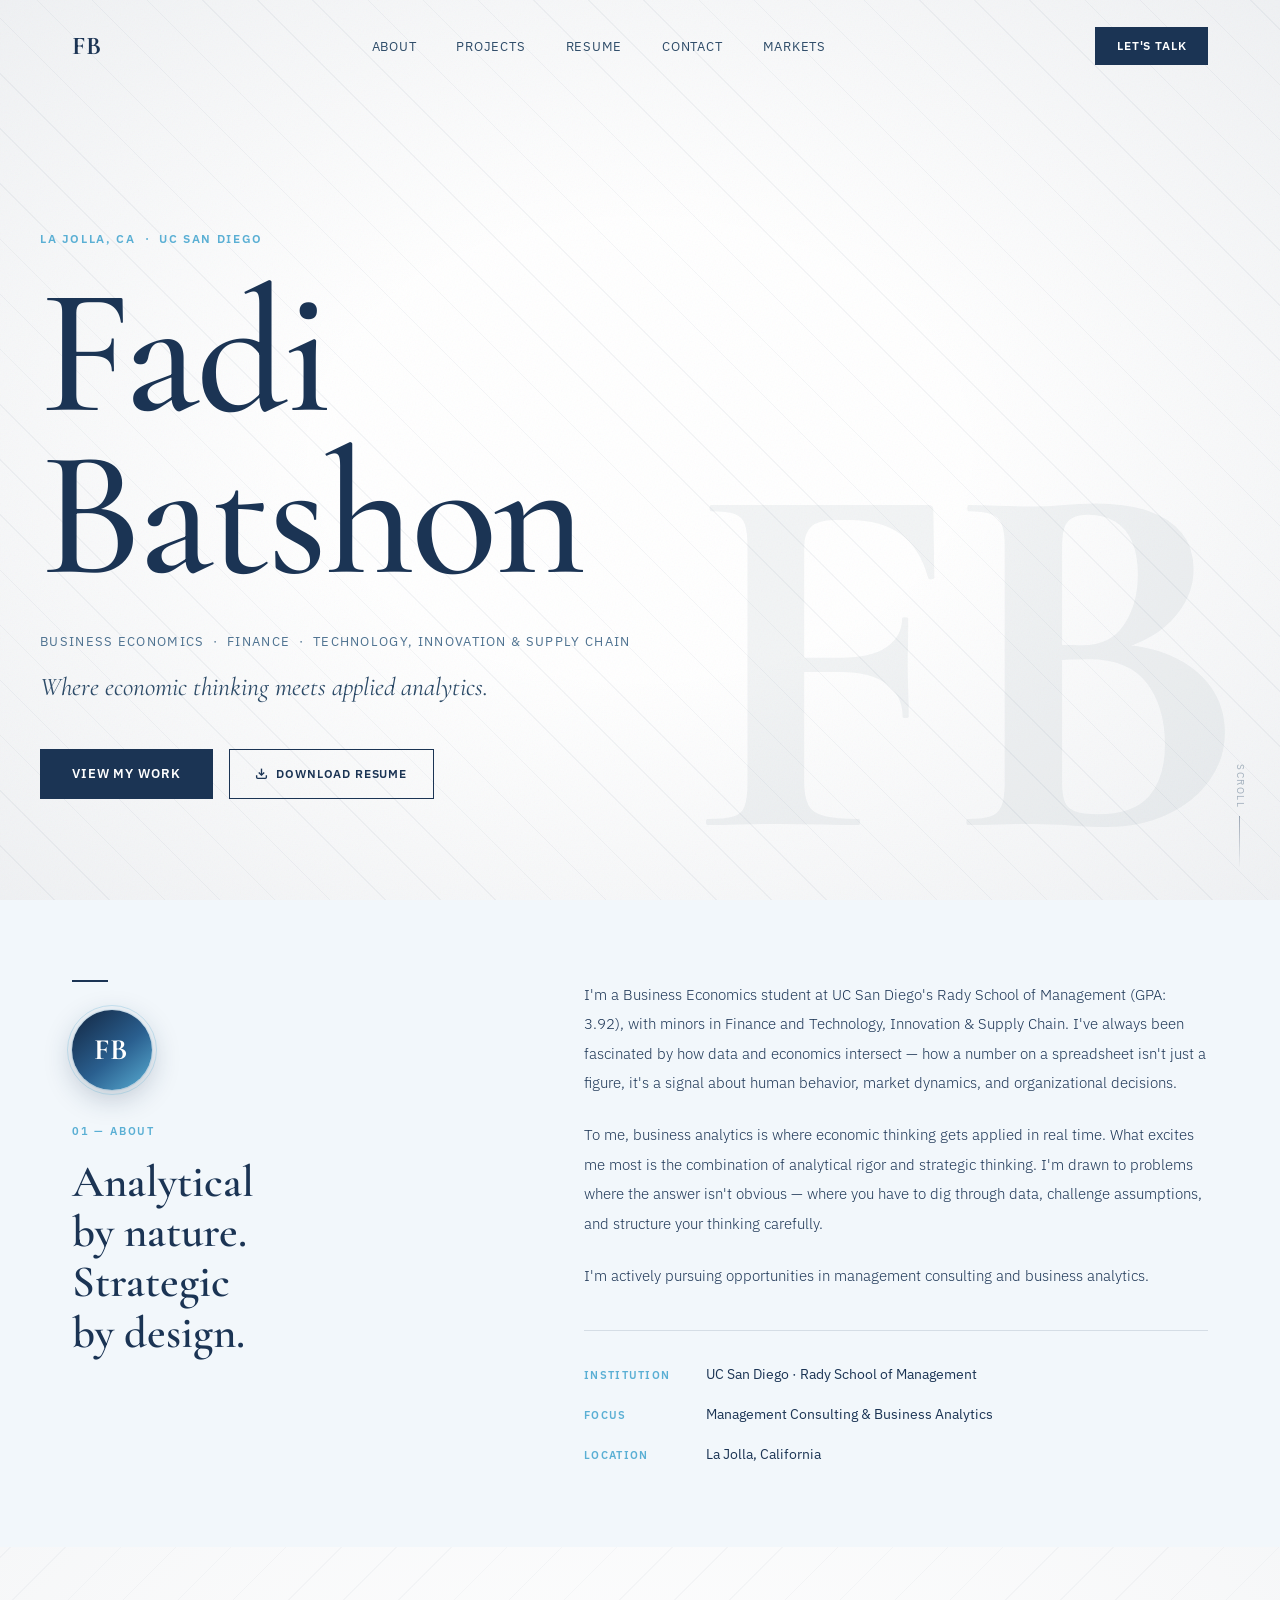
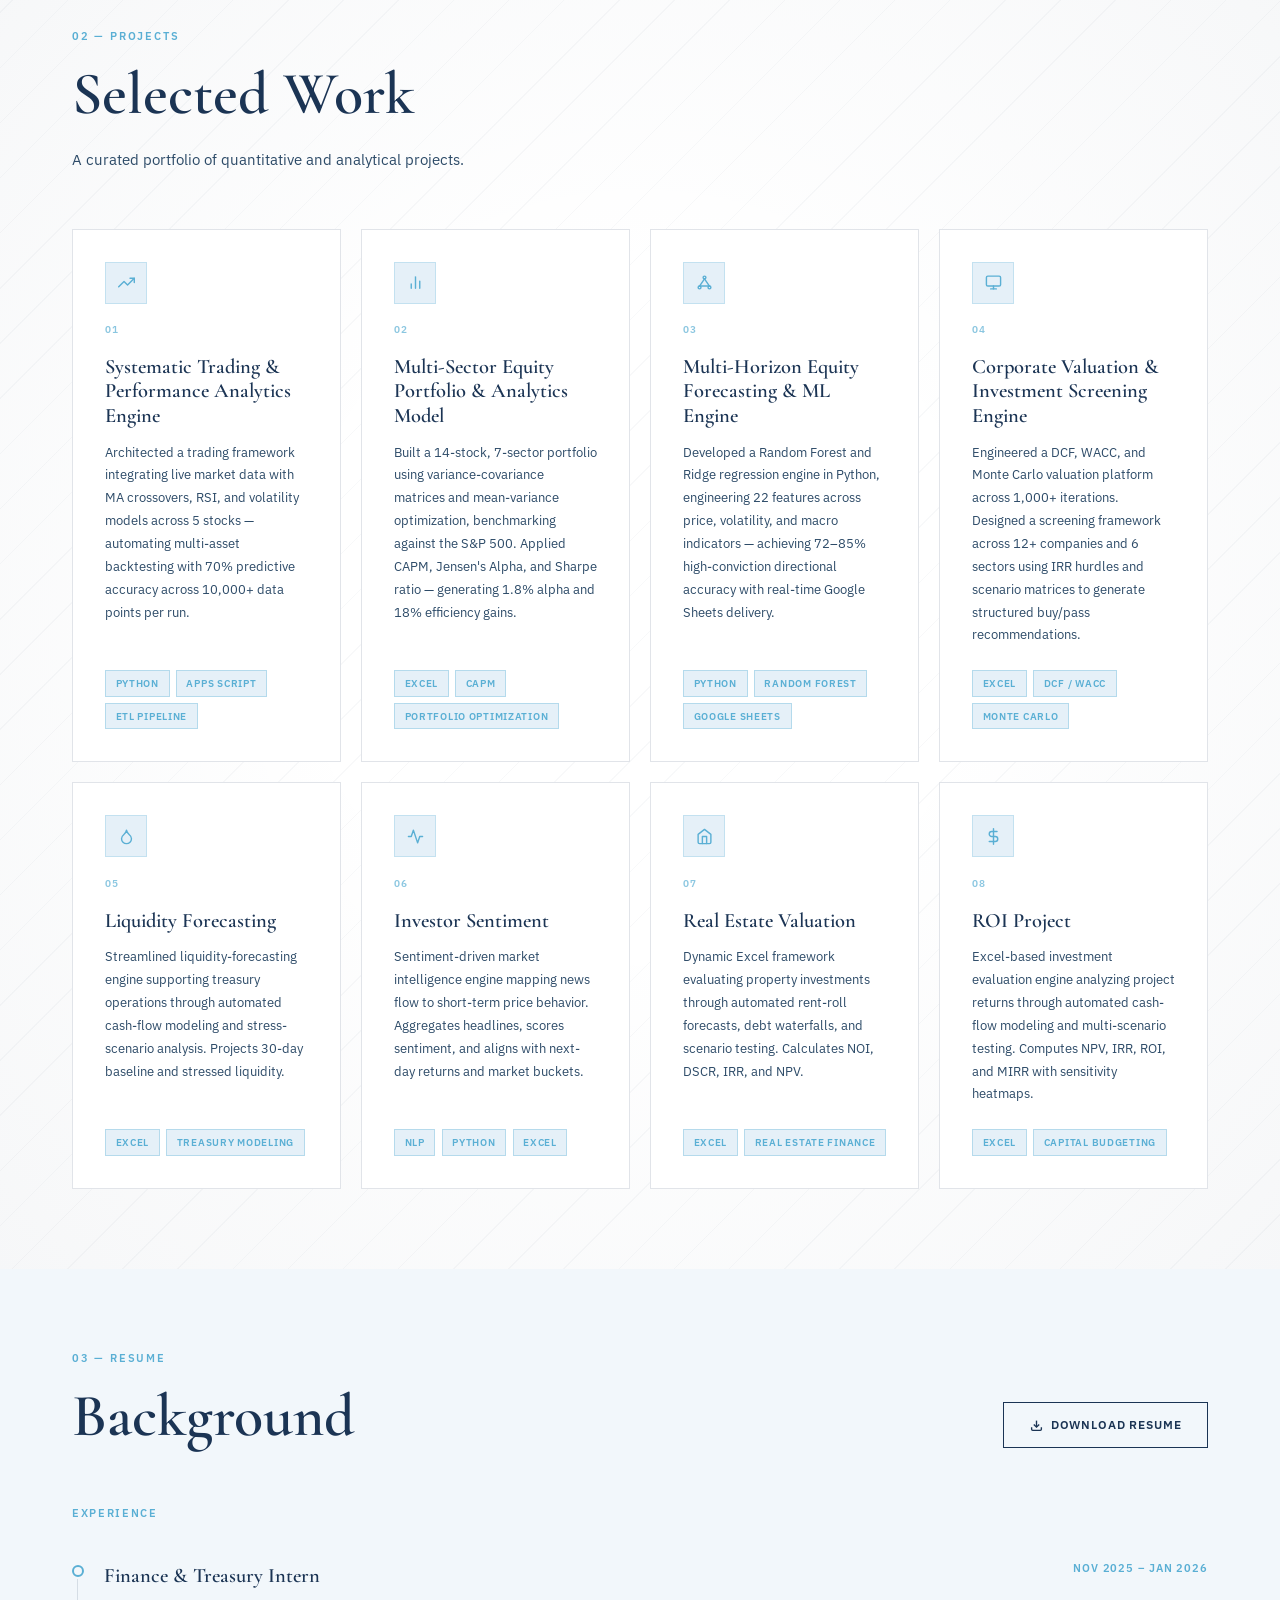
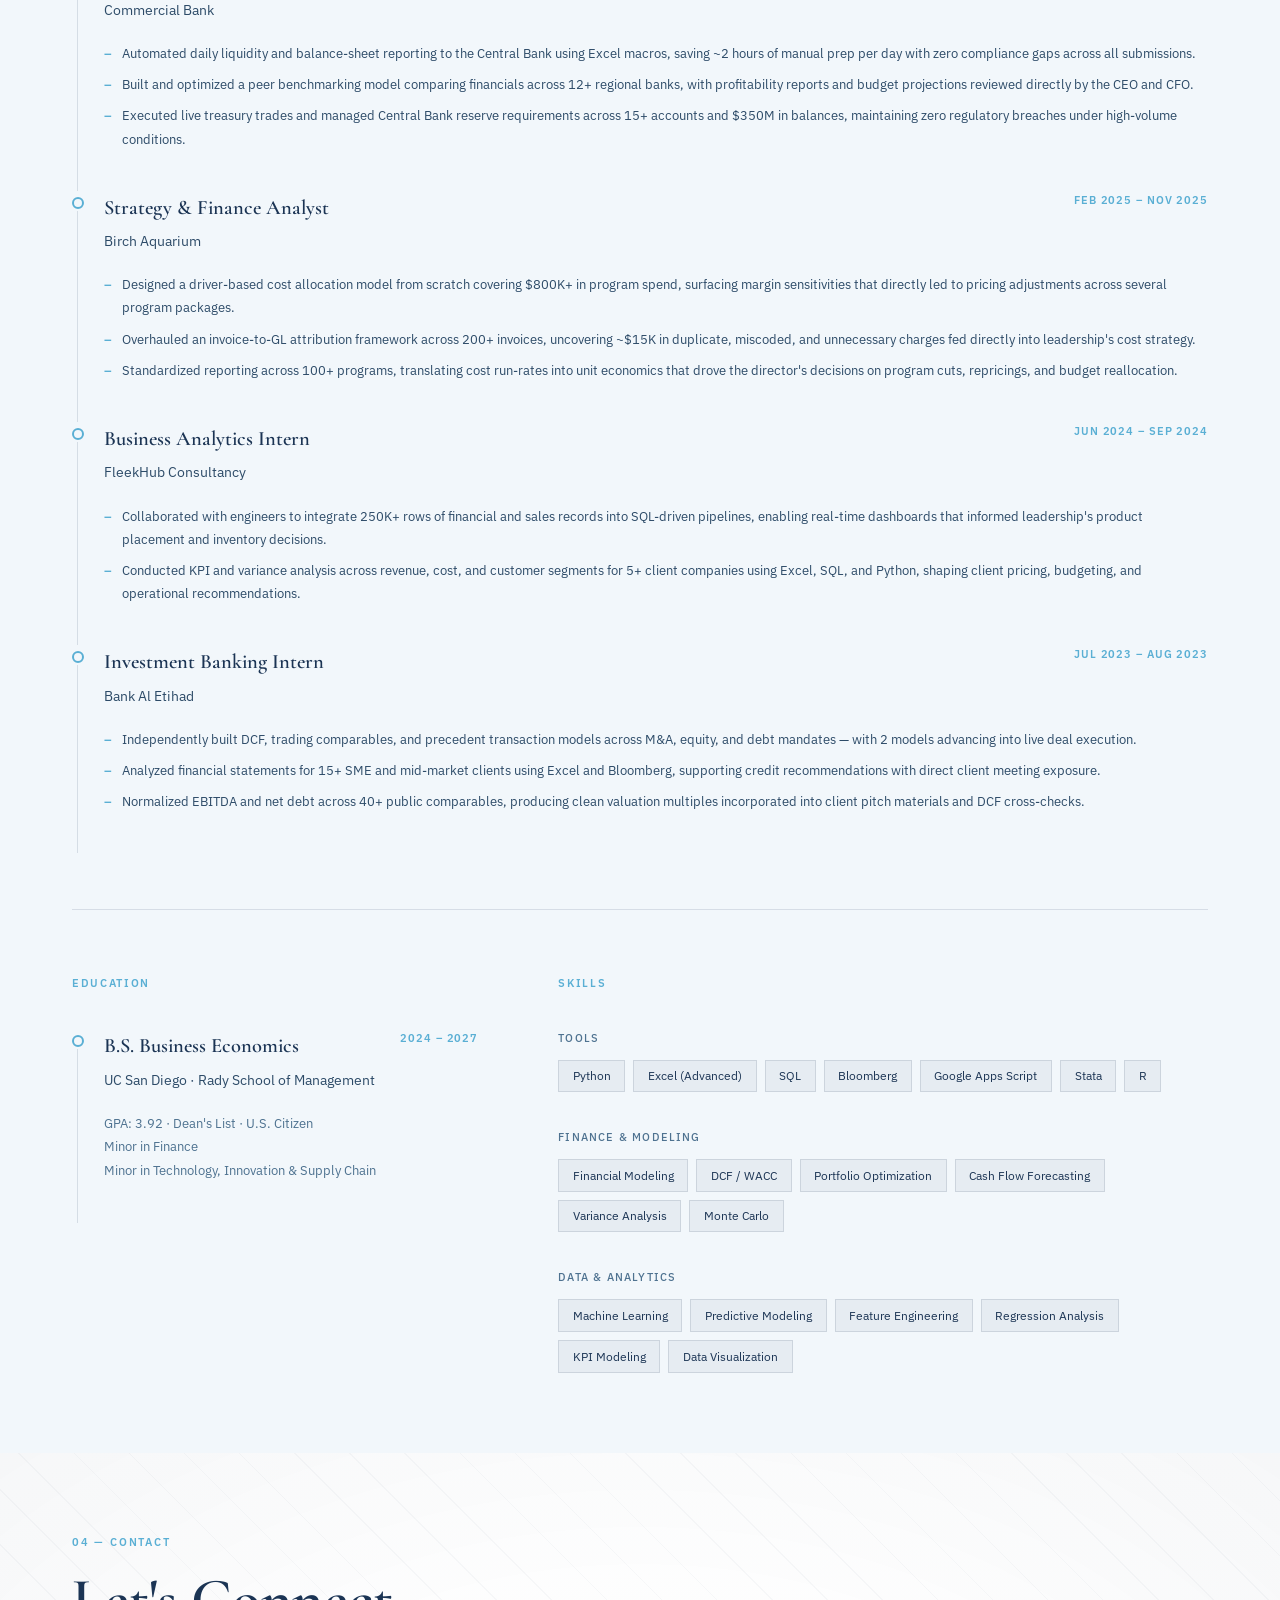
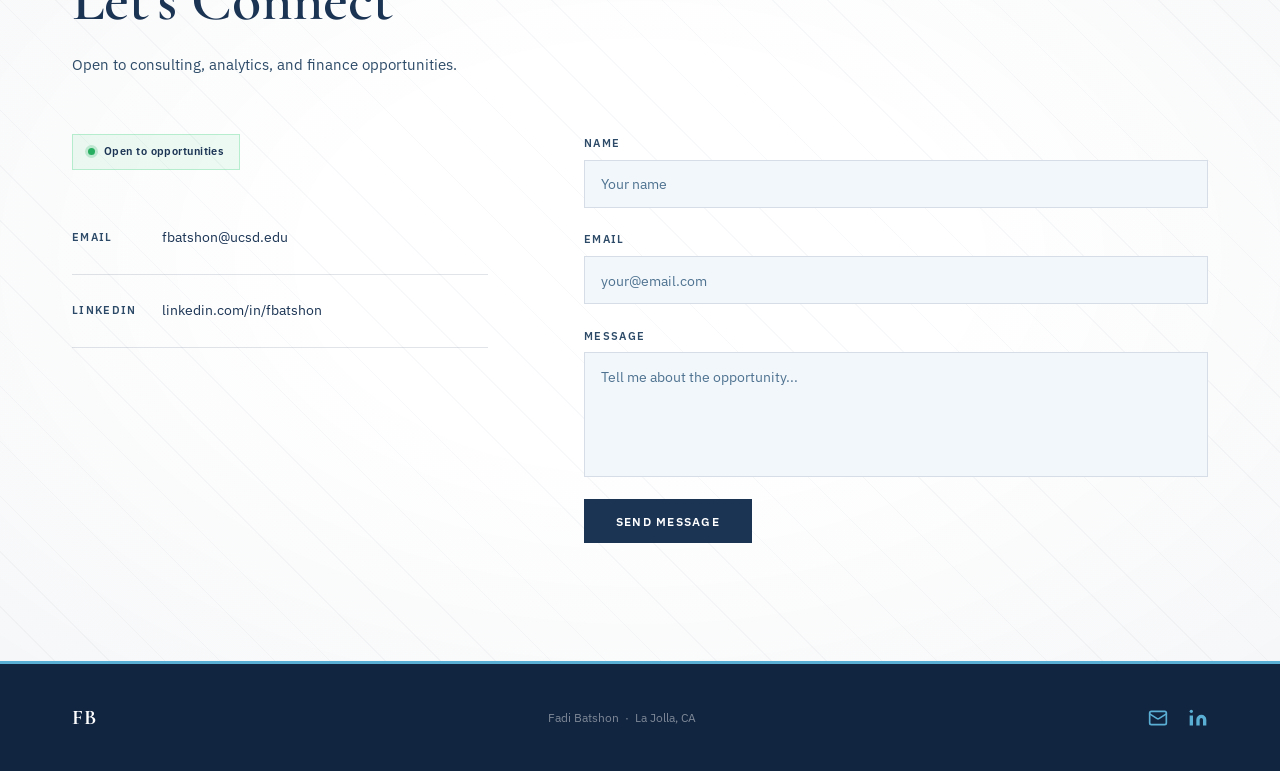
==== commit 72b9c982: "CV→Resume, remove Learn More, icon links, clean URLs - CV → Resume: all instances renamed in hero an" ====
--- a/index.html
+++ b/index.html
@@ -24,7 +24,7 @@
         <li><a href="#projects">Projects</a></li>
         <li><a href="#resume">Resume</a></li>
         <li><a href="#contact">Contact</a></li>
-        <li><a href="./markets.html">Markets</a></li>
+        <li><a href="./markets/">Markets</a></li>
       </ul>
       <a href="#contact" class="btn-nav-cta">Let's Talk</a>
       <button class="nav-toggle" id="navToggle" aria-label="Toggle menu" aria-expanded="false">
@@ -42,7 +42,7 @@
       <li><a href="#projects"       class="mob-link">Projects</a></li>
       <li><a href="#resume"         class="mob-link">Resume</a></li>
       <li><a href="#contact"        class="mob-link">Contact</a></li>
-      <li><a href="./markets.html"  class="mob-link">Markets</a></li>
+      <li><a href="./markets/"  class="mob-link">Markets</a></li>
       <li><a href="#contact"        class="mob-link btn-nav-cta">Let's Talk</a></li>
     </ul>
   </div>
@@ -58,10 +58,9 @@
       <p class="hero-sub">Where economic thinking meets applied analytics.</p>
       <div class="hero-ctas">
         <a href="#projects" class="btn-primary">View My Work</a>
-        <a href="#about"    class="btn-outline">Learn More</a>
         <a href="resume.pdf" download="Fadi_Batshon_Resume.pdf" class="btn-download">
           <svg width="13" height="13" viewBox="0 0 24 24" fill="none" stroke="currentColor" stroke-width="2.5" aria-hidden="true"><path d="M21 15v4a2 2 0 0 1-2 2H5a2 2 0 0 1-2-2v-4"/><polyline points="7 10 12 15 17 10"/><line x1="12" y1="15" x2="12" y2="3"/></svg>
-          Download CV
+          Download Resume
         </a>
       </div>
     </div>
@@ -244,7 +243,7 @@
         </div>
         <a href="resume.pdf" download="Fadi_Batshon_Resume.pdf" class="btn-download">
           <svg width="13" height="13" viewBox="0 0 24 24" fill="none" stroke="currentColor" stroke-width="2.5" aria-hidden="true"><path d="M21 15v4a2 2 0 0 1-2 2H5a2 2 0 0 1-2-2v-4"/><polyline points="7 10 12 15 17 10"/><line x1="12" y1="15" x2="12" y2="3"/></svg>
-          Download CV
+          Download Resume
         </a>
       </div>
 
@@ -457,8 +456,12 @@
         <span class="footer-logo">FB</span>
         <p class="footer-copy">Fadi Batshon &nbsp;·&nbsp; La Jolla, CA</p>
         <div class="footer-links">
-          <a href="mailto:fbatshon@ucsd.edu">Email</a>
-          <a href="https://www.linkedin.com/in/fbatshon" target="_blank" rel="noopener noreferrer">LinkedIn</a>
+          <a href="mailto:fbatshon@ucsd.edu" aria-label="Email">
+            <svg xmlns="http://www.w3.org/2000/svg" width="20" height="20" viewBox="0 0 24 24" fill="none" stroke="currentColor" stroke-width="2" stroke-linecap="round" stroke-linejoin="round" aria-hidden="true"><rect width="20" height="16" x="2" y="4" rx="2"/><path d="m22 7-8.97 5.7a1.94 1.94 0 0 1-2.06 0L2 7"/></svg>
+          </a>
+          <a href="https://www.linkedin.com/in/fbatshon" target="_blank" rel="noopener noreferrer" aria-label="LinkedIn">
+            <svg xmlns="http://www.w3.org/2000/svg" width="20" height="20" viewBox="0 0 24 24" fill="currentColor" aria-hidden="true"><path d="M16 8a6 6 0 0 1 6 6v7h-4v-7a2 2 0 0 0-2-2 2 2 0 0 0-2 2v7h-4v-7a6 6 0 0 1 6-6z"/><rect width="4" height="12" x="2" y="9"/><circle cx="4" cy="4" r="2"/></svg>
+          </a>
         </div>
       </div>
     </div>
--- a/style.css
+++ b/style.css
@@ -989,14 +989,15 @@
 
 .footer-copy { font-size: .78rem; color: rgba(255,255,255,.45); }
 
-.footer-links { display: flex; gap: 1.5rem; }
+.footer-links { display: flex; gap: 1.25rem; align-items: center; }
 .footer-links a {
-  font-size: .78rem;
-  color: rgba(255,255,255,.45);
+  display: flex;
+  align-items: center;
+  color: var(--sky);
   text-decoration: none;
-  transition: color .2s;
-}
-.footer-links a:hover { color: var(--sky); }
+  transition: opacity .2s;
+}
+.footer-links a:hover { opacity: .65; }
 
 /* ============================================================
    RESPONSIVE
@@ -1378,3 +1379,810 @@
   .news-grid { grid-template-columns: 1fr; }
   .mkts-section, .news-section { padding: 3rem 0; }
 }
+
+/* ============================================================
+   DARK DASHBOARD — markets.html full rebuild
+   ============================================================ */
+
+body.dark-mode {
+  background: #0b1929;
+  color: #cce0ef;
+}
+
+body.dark-mode .navbar {
+  background: rgba(11,25,41,.96);
+  backdrop-filter: blur(14px);
+  -webkit-backdrop-filter: blur(14px);
+  border-bottom-color: rgba(90,175,212,.12);
+  box-shadow: 0 1px 24px rgba(0,0,0,.28);
+}
+body.dark-mode .navbar.scrolled { background: rgba(11,25,41,.99); }
+body.dark-mode .nav-logo        { color: var(--sky); }
+body.dark-mode .nav-links a     { color: rgba(204,224,239,.45); }
+body.dark-mode .nav-links a:hover { color: #cce0ef; }
+body.dark-mode .nav-links a.active { color: var(--sky); border-bottom-color: var(--sky); }
+body.dark-mode .btn-nav-cta     { background: var(--sky); color: #0b1929; }
+body.dark-mode .btn-nav-cta:hover { background: #8ed0e8; }
+body.dark-mode .nav-toggle span { background: #cce0ef; }
+body.dark-mode .mobile-menu     { background: #060f19; }
+body.dark-mode .footer          { background: #060f19; border-top-color: rgba(90,175,212,.18); }
+body.dark-mode .footer-copy,
+body.dark-mode .footer-links a { color: var(--sky); }
+
+/* ── Layout ── */
+.dark-page-wrap {
+  padding-top: 70px;
+  display: flex;
+  min-height: 100vh;
+}
+
+/* Ticker tape — sticky inside dash-main, breaks out of its padding to span edge-to-edge */
+.ticker-tape-outer {
+  position: sticky;
+  top: 70px;
+  z-index: 90;
+  margin: -2rem -2.25rem 1.5rem;
+  width: calc(100% + 4.5rem);
+  border-bottom: 1px solid rgba(90,175,212,.15);
+  overflow: hidden;
+}
+
+/* ── Watchlist sidebar ── */
+.wl-sidebar {
+  width: 268px;
+  flex-shrink: 0;
+  background: #0d1f33;
+  border-right: 1px solid rgba(90,175,212,.1);
+  position: sticky;
+  top: 70px;
+  height: calc(100vh - 70px);
+  overflow-y: auto;
+  display: flex;
+  flex-direction: column;
+}
+.wl-sidebar::-webkit-scrollbar { width: 3px; }
+.wl-sidebar::-webkit-scrollbar-thumb { background: rgba(90,175,212,.2); border-radius: 2px; }
+
+.wl-top {
+  padding: 1.4rem 1.1rem 1rem;
+  border-bottom: 1px solid rgba(90,175,212,.08);
+  flex-shrink: 0;
+}
+
+.wl-heading {
+  font-size: .6rem;
+  letter-spacing: .18em;
+  text-transform: uppercase;
+  color: var(--sky);
+  font-weight: 700;
+  margin-bottom: .9rem;
+}
+
+.wl-search { display: flex; gap: .4rem; }
+
+.wl-input {
+  flex: 1;
+  background: rgba(90,175,212,.07);
+  border: 1px solid rgba(90,175,212,.16);
+  color: #cce0ef;
+  padding: .5rem .7rem;
+  font-family: var(--f-sans);
+  font-size: .78rem;
+  outline: none;
+  text-transform: uppercase;
+  letter-spacing: .05em;
+  transition: border-color .2s, background .2s;
+}
+.wl-input::placeholder { color: rgba(204,224,239,.28); text-transform: none; letter-spacing: 0; }
+.wl-input:focus { border-color: var(--sky); background: rgba(90,175,212,.11); }
+
+.wl-add-btn {
+  background: var(--sky);
+  border: none;
+  color: #0b1929;
+  width: 34px;
+  font-size: 1.25rem;
+  font-weight: 700;
+  cursor: pointer;
+  flex-shrink: 0;
+  transition: background .18s;
+}
+.wl-add-btn:hover:not(:disabled) { background: #8ed0e8; }
+.wl-add-btn:disabled { opacity: .5; cursor: not-allowed; }
+
+.wl-err {
+  font-size: .66rem;
+  color: #e74c3c;
+  margin-top: .45rem;
+  min-height: 1em;
+}
+
+.wl-list { list-style: none; flex: 1; padding: .4rem 0; }
+
+.wl-item {
+  padding: .85rem 1.1rem;
+  border-left: 2px solid transparent;
+  cursor: pointer;
+  transition: background .16s, border-color .16s;
+}
+.wl-item:hover   { background: rgba(90,175,212,.05); }
+.wl-item.active  { background: rgba(90,175,212,.09); border-left-color: var(--sky); }
+
+.wl-item-top {
+  display: flex;
+  align-items: baseline;
+  justify-content: space-between;
+  margin-bottom: .18rem;
+}
+
+.wl-symbol {
+  font-size: .76rem;
+  font-weight: 700;
+  color: #ddeef8;
+  letter-spacing: .07em;
+}
+
+.wl-rm {
+  background: none;
+  border: none;
+  color: rgba(204,224,239,.2);
+  font-size: .95rem;
+  cursor: pointer;
+  line-height: 1;
+  padding: 0 0 0 .4rem;
+  transition: color .14s;
+}
+.wl-rm:hover { color: #e74c3c; }
+
+.wl-item-mid {
+  display: flex;
+  justify-content: space-between;
+  align-items: baseline;
+  margin-bottom: .32rem;
+}
+
+.wl-price {
+  font-family: var(--f-serif);
+  font-size: 1.08rem;
+  font-weight: 600;
+  color: #e4f1fb;
+}
+
+.wl-chg { font-size: .7rem; font-weight: 600; }
+
+.wl-rsi {
+  font-size: .57rem;
+  font-weight: 700;
+  letter-spacing: .07em;
+  text-transform: uppercase;
+  padding: .11rem .42rem;
+}
+.rsi-ob { background: rgba(231,76,60,.16);  color: #e74c3c; }
+.rsi-os { background: rgba(39,174,96,.16);  color: #27ae60; }
+.rsi-nt { background: rgba(90,175,212,.12); color: var(--sky); }
+
+/* ── Main panel ── */
+.dash-main {
+  flex: 1;
+  min-width: 0;
+  padding: 2rem 2.25rem 3rem;
+}
+
+/* ── Stock header ── */
+.stock-hdr {
+  display: flex;
+  align-items: flex-start;
+  justify-content: space-between;
+  margin-bottom: 1.5rem;
+  flex-wrap: wrap;
+  gap: 1rem;
+}
+
+.hdr-sym {
+  font-family: var(--f-serif);
+  font-size: 2.6rem;
+  font-weight: 700;
+  color: #e4f1fb;
+  line-height: 1;
+  margin-bottom: .2rem;
+}
+
+.hdr-name {
+  font-size: .82rem;
+  color: rgba(204,224,239,.5);
+  margin-bottom: .25rem;
+}
+
+.hdr-exch {
+  font-size: .58rem;
+  letter-spacing: .13em;
+  text-transform: uppercase;
+  color: var(--sky);
+  font-weight: 600;
+}
+
+.hdr-price {
+  font-family: var(--f-serif);
+  font-size: 2.2rem;
+  font-weight: 600;
+  color: #e4f1fb;
+  line-height: 1;
+  margin-bottom: .25rem;
+  text-align: right;
+}
+
+.hdr-chg { font-size: .88rem; font-weight: 600; text-align: right; }
+
+/* ── Chart panel ── */
+.chart-panel {
+  background: #0d1f33;
+  border: 1px solid rgba(90,175,212,.1);
+  margin-bottom: 1.1rem;
+  overflow: hidden;
+}
+
+.chart-tv-note {
+  padding: .55rem 1rem;
+  border-bottom: 1px solid rgba(90,175,212,.07);
+  font-size: .62rem;
+  color: rgba(204,224,239,.3);
+  letter-spacing: .05em;
+}
+
+.chart-controls {
+  display: flex;
+  align-items: center;
+  justify-content: flex-end;
+  padding: .65rem .9rem;
+  border-bottom: 1px solid rgba(90,175,212,.07);
+  gap: .3rem;
+}
+
+.tf-btn {
+  background: none;
+  border: 1px solid rgba(90,175,212,.16);
+  color: rgba(204,224,239,.42);
+  font-family: var(--f-sans);
+  font-size: .62rem;
+  font-weight: 600;
+  letter-spacing: .08em;
+  padding: .28rem .65rem;
+  cursor: pointer;
+  transition: background .14s, border-color .14s, color .14s;
+}
+.tf-btn:hover { border-color: var(--sky); color: var(--sky); }
+.tf-btn.active { background: var(--sky); border-color: var(--sky); color: #0b1929; }
+
+#priceChart { width: 100%; height: 360px; }
+
+/* ── Analysis grid ── */
+.analysis-grid {
+  display: grid;
+  grid-template-columns: 1.1fr 1fr;
+  gap: 1.1rem;
+  margin-bottom: 1.1rem;
+}
+
+.d-panel {
+  background: #0d1f33;
+  border: 1px solid rgba(90,175,212,.1);
+  padding: 1.25rem;
+}
+
+.d-panel-title {
+  font-size: .6rem;
+  letter-spacing: .17em;
+  text-transform: uppercase;
+  color: var(--sky);
+  font-weight: 700;
+  margin-bottom: 1rem;
+}
+
+/* ── Signal rows ── */
+.sig-row {
+  display: flex;
+  align-items: center;
+  padding: .55rem 0;
+  border-bottom: 1px solid rgba(90,175,212,.06);
+  gap: .5rem;
+}
+.sig-row:last-child { border-bottom: none; padding-bottom: 0; }
+
+.sig-lbl { font-size: .72rem; color: rgba(204,224,239,.52); flex: 1; }
+
+.sig-val {
+  font-size: .78rem;
+  font-weight: 600;
+  color: #cce0ef;
+  font-variant-numeric: tabular-nums;
+  margin-right: .4rem;
+}
+
+.sig-badge {
+  font-size: .58rem;
+  font-weight: 700;
+  letter-spacing: .07em;
+  text-transform: uppercase;
+  padding: .14rem .45rem;
+  flex-shrink: 0;
+}
+.s-green  { background: rgba(39,174,96,.14);  color: #27ae60; }
+.s-red    { background: rgba(231,76,60,.14);  color: #e74c3c; }
+.s-yellow { background: rgba(243,156,18,.14); color: #f39c12; }
+.s-sky    { background: rgba(90,175,212,.12); color: var(--sky); }
+
+/* RSI gauge */
+.rsi-gauge { margin-top: .8rem; }
+
+.rsi-track {
+  position: relative;
+  height: 5px;
+  border-radius: 3px;
+  margin-bottom: .35rem;
+  background: linear-gradient(to right,
+    rgba(39,174,96,.5) 0%, rgba(39,174,96,.5) 30%,
+    rgba(90,175,212,.25) 30%, rgba(90,175,212,.25) 70%,
+    rgba(231,76,60,.5) 70%, rgba(231,76,60,.5) 100%
+  );
+}
+
+.rsi-needle {
+  position: absolute;
+  top: -4px;
+  width: 2px;
+  height: 13px;
+  background: #fff;
+  border-radius: 1px;
+  transform: translateX(-50%);
+  transition: left .55s cubic-bezier(.4,0,.2,1);
+  box-shadow: 0 0 5px rgba(255,255,255,.55);
+}
+
+.rsi-track-labels {
+  display: flex;
+  justify-content: space-between;
+  font-size: .54rem;
+  color: rgba(204,224,239,.3);
+  letter-spacing: .05em;
+}
+
+/* ── Stat rows ── */
+.stat-row {
+  display: flex;
+  justify-content: space-between;
+  align-items: baseline;
+  padding: .52rem 0;
+  border-bottom: 1px solid rgba(90,175,212,.06);
+}
+.stat-row:last-child { border-bottom: none; padding-bottom: 0; }
+
+.stat-lbl { font-size: .7rem; color: rgba(204,224,239,.45); }
+
+.stat-val {
+  font-size: .78rem;
+  font-weight: 600;
+  color: #cce0ef;
+  font-variant-numeric: tabular-nums;
+}
+
+/* ── Action panel ── */
+.action-panel {
+  background: #0d1f33;
+  border: 1px solid rgba(90,175,212,.1);
+  padding: 1.25rem;
+  margin-bottom: 1.1rem;
+  display: flex;
+  gap: 1.75rem;
+  flex-wrap: wrap;
+  align-items: flex-start;
+}
+
+.action-left { flex-shrink: 0; }
+
+.action-badge {
+  margin-top: .5rem;
+  display: inline-block;
+  padding: .55rem 1.6rem;
+  font-size: .7rem;
+  font-weight: 700;
+  letter-spacing: .12em;
+  text-transform: uppercase;
+  border: 1.5px solid;
+}
+
+.action-right { flex: 1; min-width: 200px; }
+
+.action-reasons-title {
+  font-size: .62rem;
+  color: rgba(204,224,239,.4);
+  letter-spacing: .09em;
+  text-transform: uppercase;
+  margin-bottom: .5rem;
+}
+
+.action-reason-list {
+  list-style: none;
+  display: flex;
+  flex-direction: column;
+  gap: .28rem;
+}
+
+.action-reason-list li {
+  font-size: .76rem;
+  color: rgba(204,224,239,.6);
+  padding-left: .9rem;
+  position: relative;
+  line-height: 1.5;
+}
+.action-reason-list li::before { content: '–'; position: absolute; left: 0; color: var(--sky); }
+
+/* ── Mini news ── */
+.mini-news-panel {
+  background: #0d1f33;
+  border: 1px solid rgba(90,175,212,.1);
+  padding: 1.25rem;
+}
+
+.news-mini-item {
+  display: block;
+  padding: .8rem 0;
+  border-bottom: 1px solid rgba(90,175,212,.06);
+  text-decoration: none;
+  color: inherit;
+  transition: opacity .15s;
+}
+.news-mini-item:last-child { border-bottom: none; padding-bottom: 0; }
+.news-mini-item:hover { opacity: .75; }
+
+.news-mini-meta { display: flex; gap: .55rem; align-items: center; margin-bottom: .22rem; }
+
+.news-mini-src {
+  font-size: .57rem;
+  letter-spacing: .09em;
+  text-transform: uppercase;
+  color: var(--sky);
+  font-weight: 700;
+}
+
+.news-mini-time { font-size: .6rem; color: rgba(204,224,239,.3); }
+
+.news-mini-hl {
+  font-size: .82rem;
+  color: rgba(204,224,239,.75);
+  line-height: 1.45;
+  display: -webkit-box;
+  -webkit-line-clamp: 2;
+  -webkit-box-orient: vertical;
+  line-clamp: 2;
+  overflow: hidden;
+}
+
+/* ── TradingView widget panels ── */
+.tv-widget-grid {
+  display: grid;
+  grid-template-columns: 1fr 1fr;
+  gap: .75rem;
+  margin-bottom: 1.1rem;
+}
+
+@media (max-width: 860px) { .tv-widget-grid { grid-template-columns: 1fr; } }
+
+.tv-widget-panel {
+  background: #0d1f33;
+  border: 1px solid rgba(90,175,212,.1);
+  padding: 1.25rem;
+  overflow: hidden;
+}
+
+.tv-widget-panel .d-panel-title { margin-bottom: .85rem; }
+
+.tv-widget-container {
+  width: 100%;
+}
+
+/* ── Macro bar ── */
+.macro-bar {
+  display: flex;
+  align-items: center;
+  gap: 1rem;
+  background: rgba(13,31,51,.7);
+  border: 1px solid rgba(90,175,212,.1);
+  border-bottom: none;
+  padding: .55rem 1.1rem;
+  flex-wrap: wrap;
+}
+
+.macro-bar-label {
+  font-size: .57rem;
+  letter-spacing: .1em;
+  text-transform: uppercase;
+  color: rgba(204,224,239,.3);
+  margin-right: .25rem;
+  flex-shrink: 0;
+}
+
+.macro-item {
+  display: flex;
+  align-items: center;
+  gap: .45rem;
+  font-size: .7rem;
+}
+
+.macro-sym {
+  font-weight: 700;
+  color: rgba(204,224,239,.6);
+  letter-spacing: .04em;
+}
+
+.macro-price { font-variant-numeric: tabular-nums; color: #cce0ef; font-size: .7rem; }
+
+.macro-chg { font-size: .66rem; font-variant-numeric: tabular-nums; }
+
+.macro-divider {
+  width: 1px;
+  height: 14px;
+  background: rgba(90,175,212,.15);
+  flex-shrink: 0;
+}
+
+.regime-badge {
+  margin-left: auto;
+  font-size: .58rem;
+  font-weight: 700;
+  letter-spacing: .1em;
+  text-transform: uppercase;
+  padding: .22rem .75rem;
+  border-radius: 2px;
+}
+.regime-on  { background: rgba(39,174,96,.15);  color: #2ecc71; border: 1px solid rgba(39,174,96,.3); }
+.regime-off { background: rgba(231,76,60,.15);  color: #e74c3c; border: 1px solid rgba(231,76,60,.3); }
+.regime-neu { background: rgba(243,156,18,.12); color: #f39c12; border: 1px solid rgba(243,156,18,.28); }
+
+/* ── Insight cards ── */
+.insight-row {
+  display: grid;
+  grid-template-columns: repeat(4, 1fr);
+  gap: .75rem;
+  margin-bottom: 1.1rem;
+}
+
+@media (max-width: 900px) { .insight-row { grid-template-columns: repeat(2, 1fr); } }
+@media (max-width: 520px) { .insight-row { grid-template-columns: 1fr; } }
+
+.insight-card {
+  background: #0d1f33;
+  border: 1px solid rgba(90,175,212,.1);
+  padding: .9rem 1rem;
+  display: flex;
+  flex-direction: column;
+  gap: .45rem;
+}
+
+.insight-type {
+  font-size: .55rem;
+  letter-spacing: .1em;
+  text-transform: uppercase;
+  color: var(--sky);
+  font-weight: 700;
+}
+
+.insight-text {
+  font-size: .74rem;
+  color: rgba(204,224,239,.8);
+  line-height: 1.45;
+  flex: 1;
+}
+
+.insight-horizon {
+  font-size: .6rem;
+  color: rgba(204,224,239,.35);
+}
+
+.conf-track {
+  height: 3px;
+  background: rgba(90,175,212,.1);
+  border-radius: 2px;
+  overflow: hidden;
+}
+
+.conf-fill {
+  height: 100%;
+  border-radius: 2px;
+  transition: width .5s cubic-bezier(.4,0,.2,1);
+}
+
+.conf-green { background: #27ae60; }
+.conf-sky   { background: var(--sky); }
+.conf-yellow{ background: #f39c12; }
+.conf-red   { background: #e74c3c; }
+
+.conf-label {
+  font-size: .58rem;
+  color: rgba(204,224,239,.35);
+  align-self: flex-end;
+  margin-top: -.2rem;
+}
+
+/* ── Key questions ── */
+.kq-panel {
+  background: #0d1f33;
+  border: 1px solid rgba(90,175,212,.1);
+  padding: 1.25rem;
+  margin-bottom: 1.1rem;
+}
+
+.kq-grid { display: flex; flex-direction: column; gap: 0; }
+
+.kq-row {
+  display: flex;
+  align-items: flex-start;
+  gap: 1rem;
+  padding: .65rem 0;
+  border-bottom: 1px solid rgba(90,175,212,.06);
+}
+.kq-row:last-child { border-bottom: none; padding-bottom: 0; }
+
+.kq-q {
+  font-size: .7rem;
+  color: rgba(204,224,239,.45);
+  flex: 0 0 185px;
+  line-height: 1.45;
+}
+
+.kq-a {
+  font-size: .74rem;
+  color: #cce0ef;
+  flex: 1;
+  line-height: 1.45;
+}
+
+.kq-dot {
+  flex-shrink: 0;
+  width: 7px;
+  height: 7px;
+  border-radius: 50%;
+  margin-top: .35rem;
+}
+
+/* ── Events & Catalysts ── */
+.events-panel {
+  background: #0d1f33;
+  border: 1px solid rgba(90,175,212,.1);
+  padding: 1.25rem;
+  margin-bottom: 1.1rem;
+}
+
+.events-sub { font-size: .62rem; letter-spacing: .08em; text-transform: uppercase; color: rgba(204,224,239,.35); margin: .9rem 0 .45rem; }
+.events-sub:first-of-type { margin-top: 0; }
+
+.event-row {
+  display: flex;
+  align-items: center;
+  justify-content: space-between;
+  padding: .45rem 0;
+  border-bottom: 1px solid rgba(90,175,212,.06);
+  gap: .75rem;
+}
+.event-row:last-child { border-bottom: none; }
+
+.event-date { font-size: .68rem; color: rgba(204,224,239,.45); min-width: 80px; font-variant-numeric: tabular-nums; }
+.event-period { font-size: .68rem; color: rgba(204,224,239,.55); flex: 1; }
+
+.event-badge {
+  font-size: .58rem;
+  font-weight: 700;
+  letter-spacing: .07em;
+  text-transform: uppercase;
+  padding: .18rem .55rem;
+  border-radius: 2px;
+  flex-shrink: 0;
+}
+.ev-beat { background: rgba(39,174,96,.15); color: #2ecc71; border: 1px solid rgba(39,174,96,.25); }
+.ev-miss { background: rgba(231,76,60,.15);  color: #e74c3c; border: 1px solid rgba(231,76,60,.25); }
+.ev-meet { background: rgba(90,175,212,.1);  color: var(--sky); border: 1px solid rgba(90,175,212,.2); }
+
+.event-surprise { font-size: .66rem; font-variant-numeric: tabular-nums; min-width: 48px; text-align: right; }
+
+/* ── Strategy row (inside action panel) ── */
+.strategy-row {
+  width: 100%;
+  border-top: 1px solid rgba(90,175,212,.08);
+  margin-top: .85rem;
+  padding-top: .85rem;
+  display: flex;
+  align-items: flex-start;
+  gap: .75rem;
+  flex-wrap: wrap;
+}
+
+.strategy-chip {
+  font-size: .6rem;
+  font-weight: 700;
+  letter-spacing: .09em;
+  text-transform: uppercase;
+  padding: .25rem .8rem;
+  border-radius: 2px;
+  flex-shrink: 0;
+}
+
+.strategy-meta {
+  display: flex;
+  flex-direction: column;
+  gap: .2rem;
+  flex: 1;
+}
+
+.strategy-dir {
+  font-size: .72rem;
+  font-weight: 600;
+  color: #cce0ef;
+}
+
+.strategy-note {
+  font-size: .68rem;
+  color: rgba(204,224,239,.55);
+  line-height: 1.45;
+}
+
+/* ── Heatmap panel ── */
+.heatmap-panel {
+  background: #0d1f33;
+  border: 1px solid rgba(90,175,212,.1);
+  padding: 1.25rem;
+  margin-bottom: 1.1rem;
+}
+
+.heatmap-panel .d-panel-title { margin-bottom: .85rem; }
+
+/* Disclaimer */
+.dash-disclaimer {
+  margin-top: 1.5rem;
+  font-size: .62rem;
+  color: rgba(204,224,239,.22);
+  line-height: 1.6;
+}
+
+/* Skeleton */
+.d-skel {
+  background: linear-gradient(
+    90deg, rgba(90,175,212,.04) 25%, rgba(90,175,212,.1) 50%, rgba(90,175,212,.04) 75%
+  );
+  background-size: 200% 100%;
+  animation: skelPulse 1.4s ease-in-out infinite;
+  border-radius: 2px;
+}
+
+/* ── Dark dashboard responsive ── */
+@media (max-width: 960px) {
+  .dark-page-wrap { flex-direction: column; }
+  .wl-sidebar {
+    width: 100%;
+    height: auto;
+    position: static;
+    border-right: none;
+    border-bottom: 1px solid rgba(90,175,212,.1);
+  }
+  .wl-list {
+    display: flex;
+    flex-direction: row;
+    overflow-x: auto;
+    padding: .5rem .75rem;
+    gap: .5rem;
+  }
+  .wl-item {
+    min-width: 148px;
+    border-left: none;
+    border-bottom: 2px solid transparent;
+    flex-shrink: 0;
+  }
+  .wl-item.active { border-bottom-color: var(--sky); border-left-color: transparent; }
+  .analysis-grid { grid-template-columns: 1fr; }
+}
+
+@media (max-width: 600px) {
+  .dash-main { padding: 1.25rem 1rem 2rem; }
+  .ticker-tape-outer { margin: -1.25rem -1rem 1.25rem; width: calc(100% + 2rem); }
+  .hdr-sym   { font-size: 2rem; }
+  .hdr-price { font-size: 1.75rem; }
+  #priceChart { height: 260px; }
+}
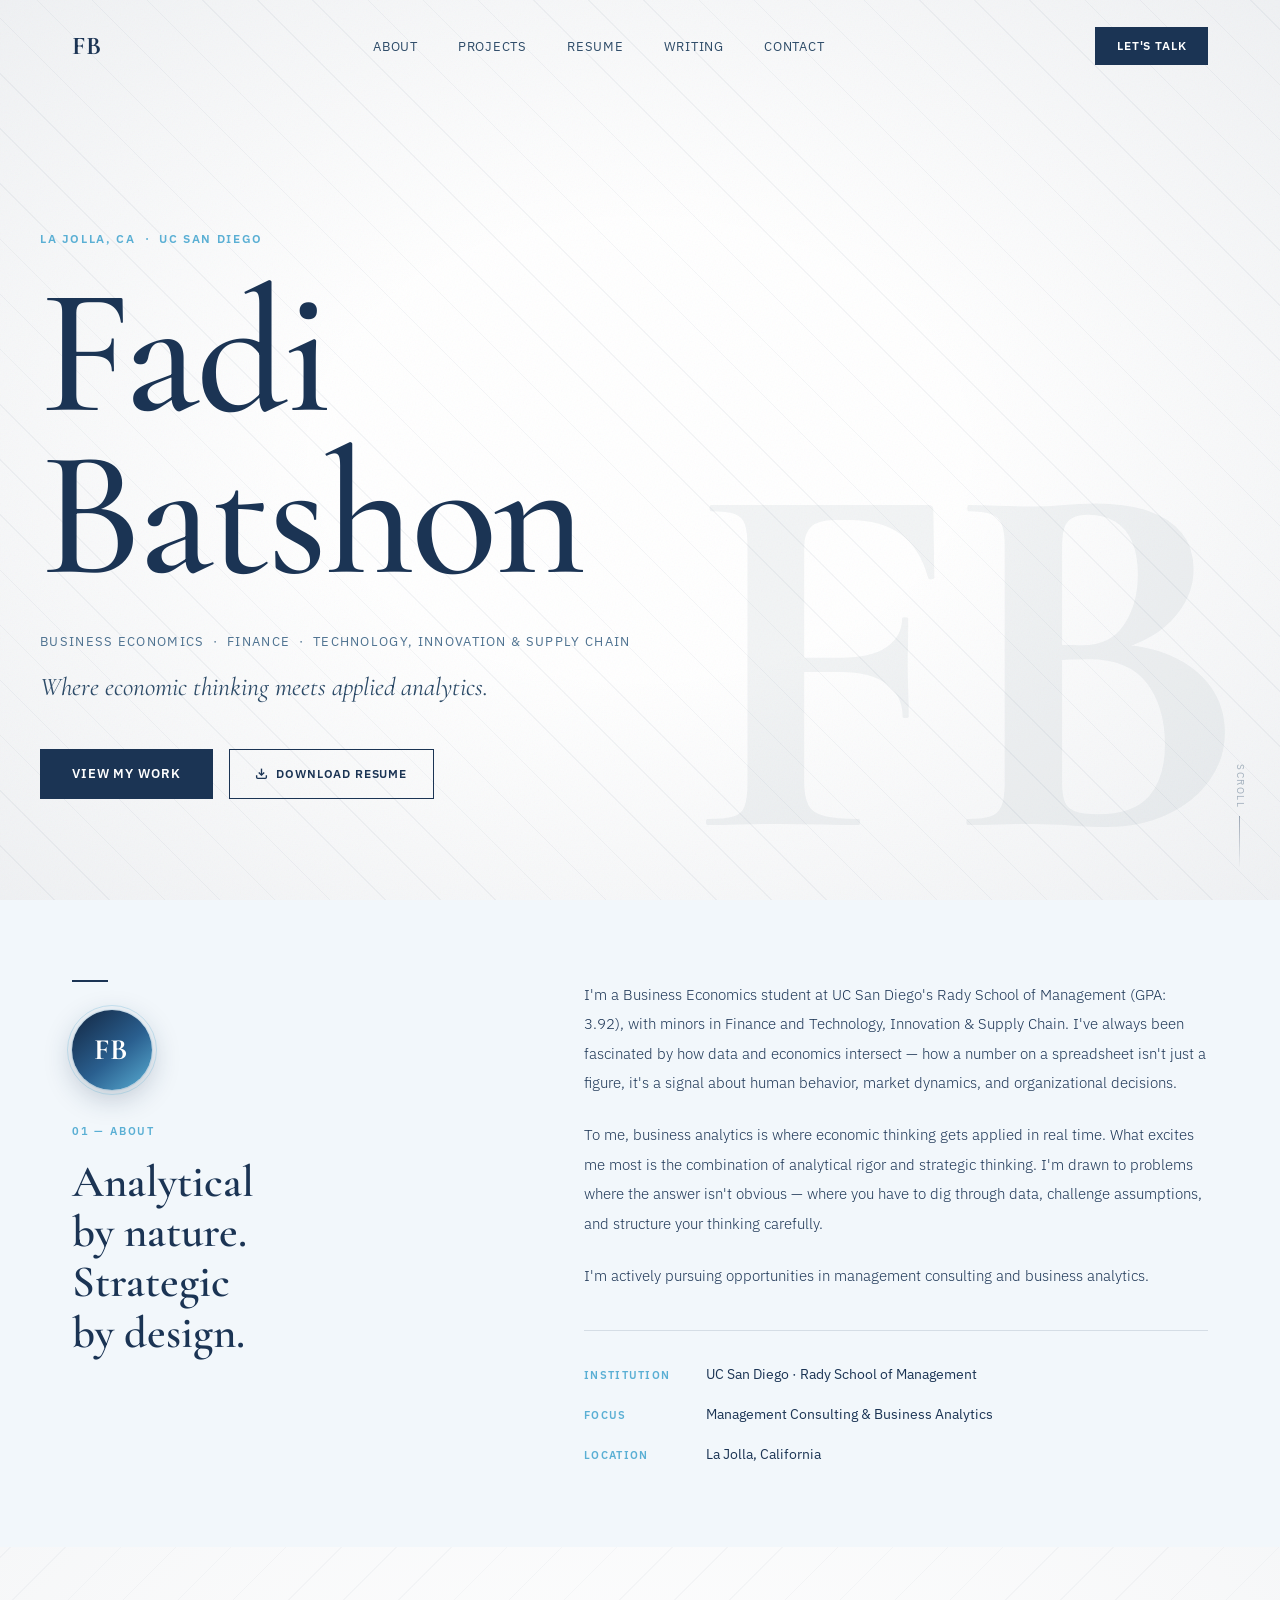
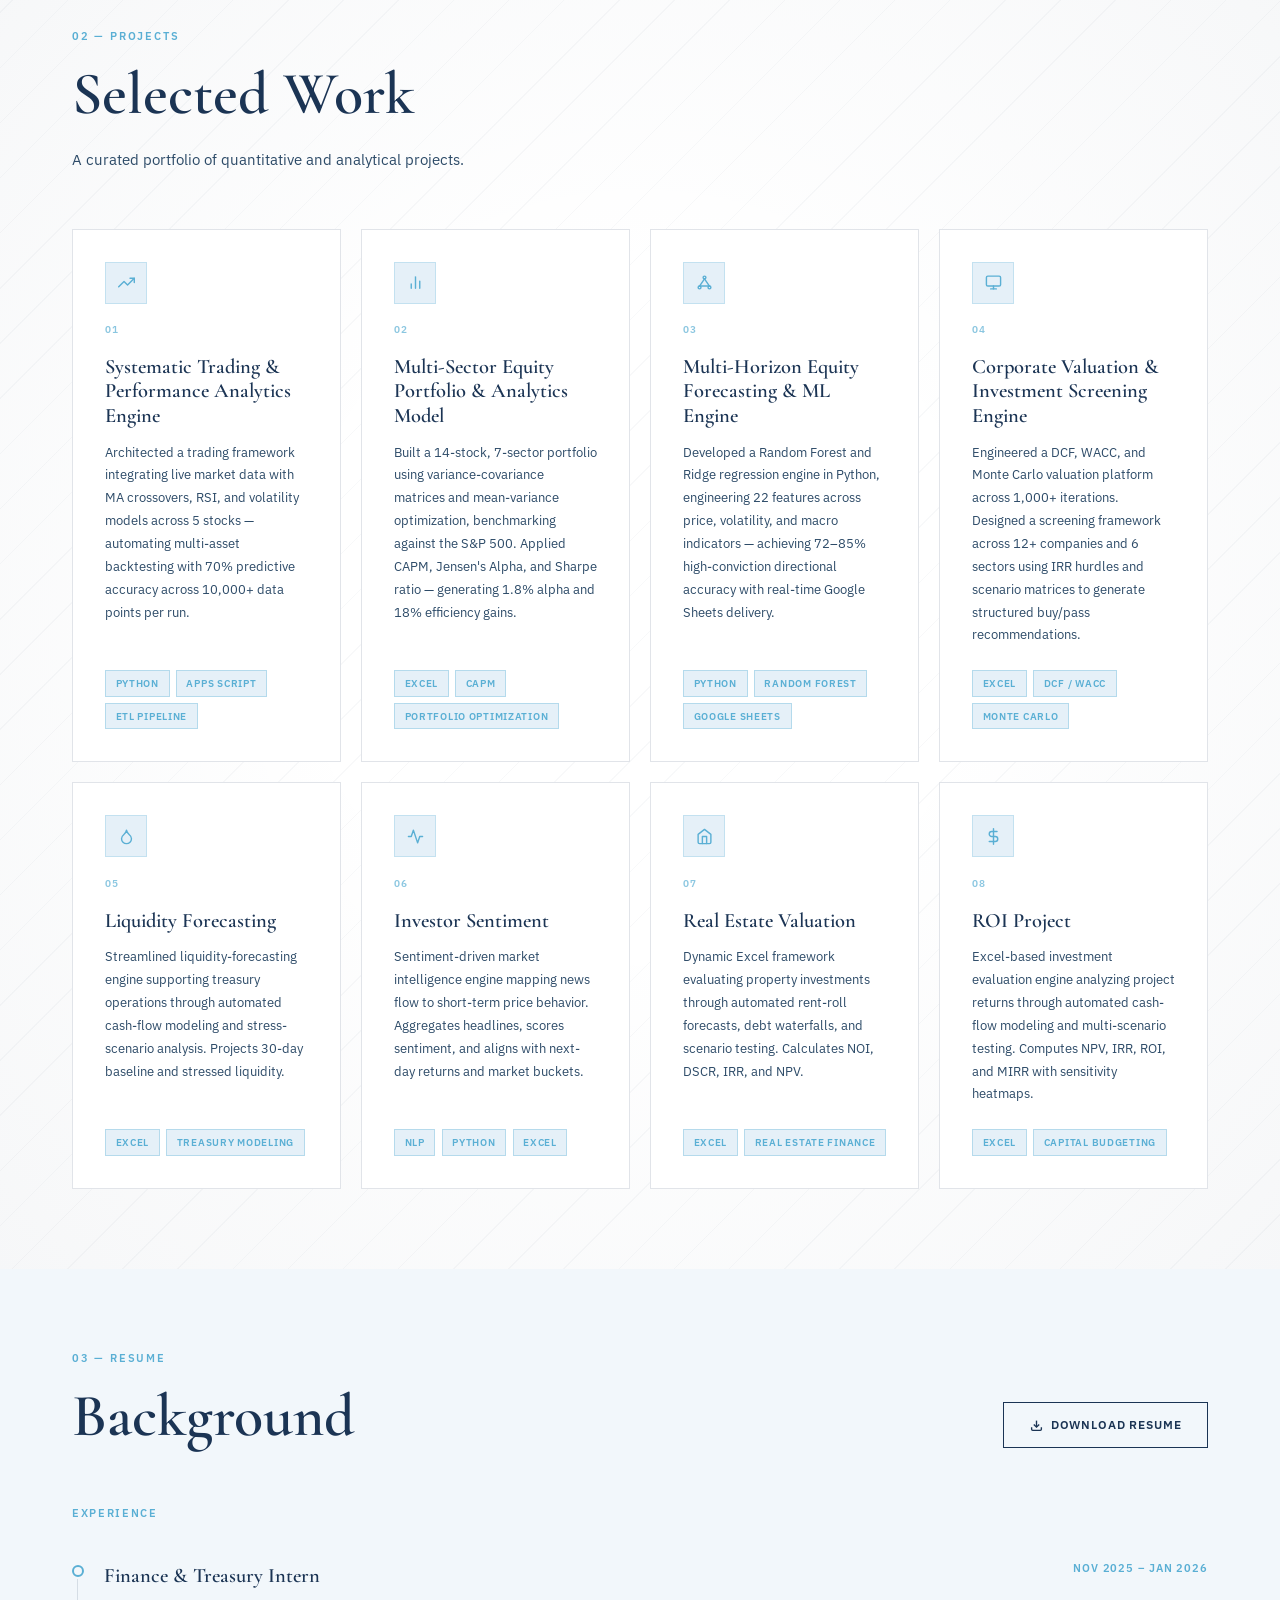
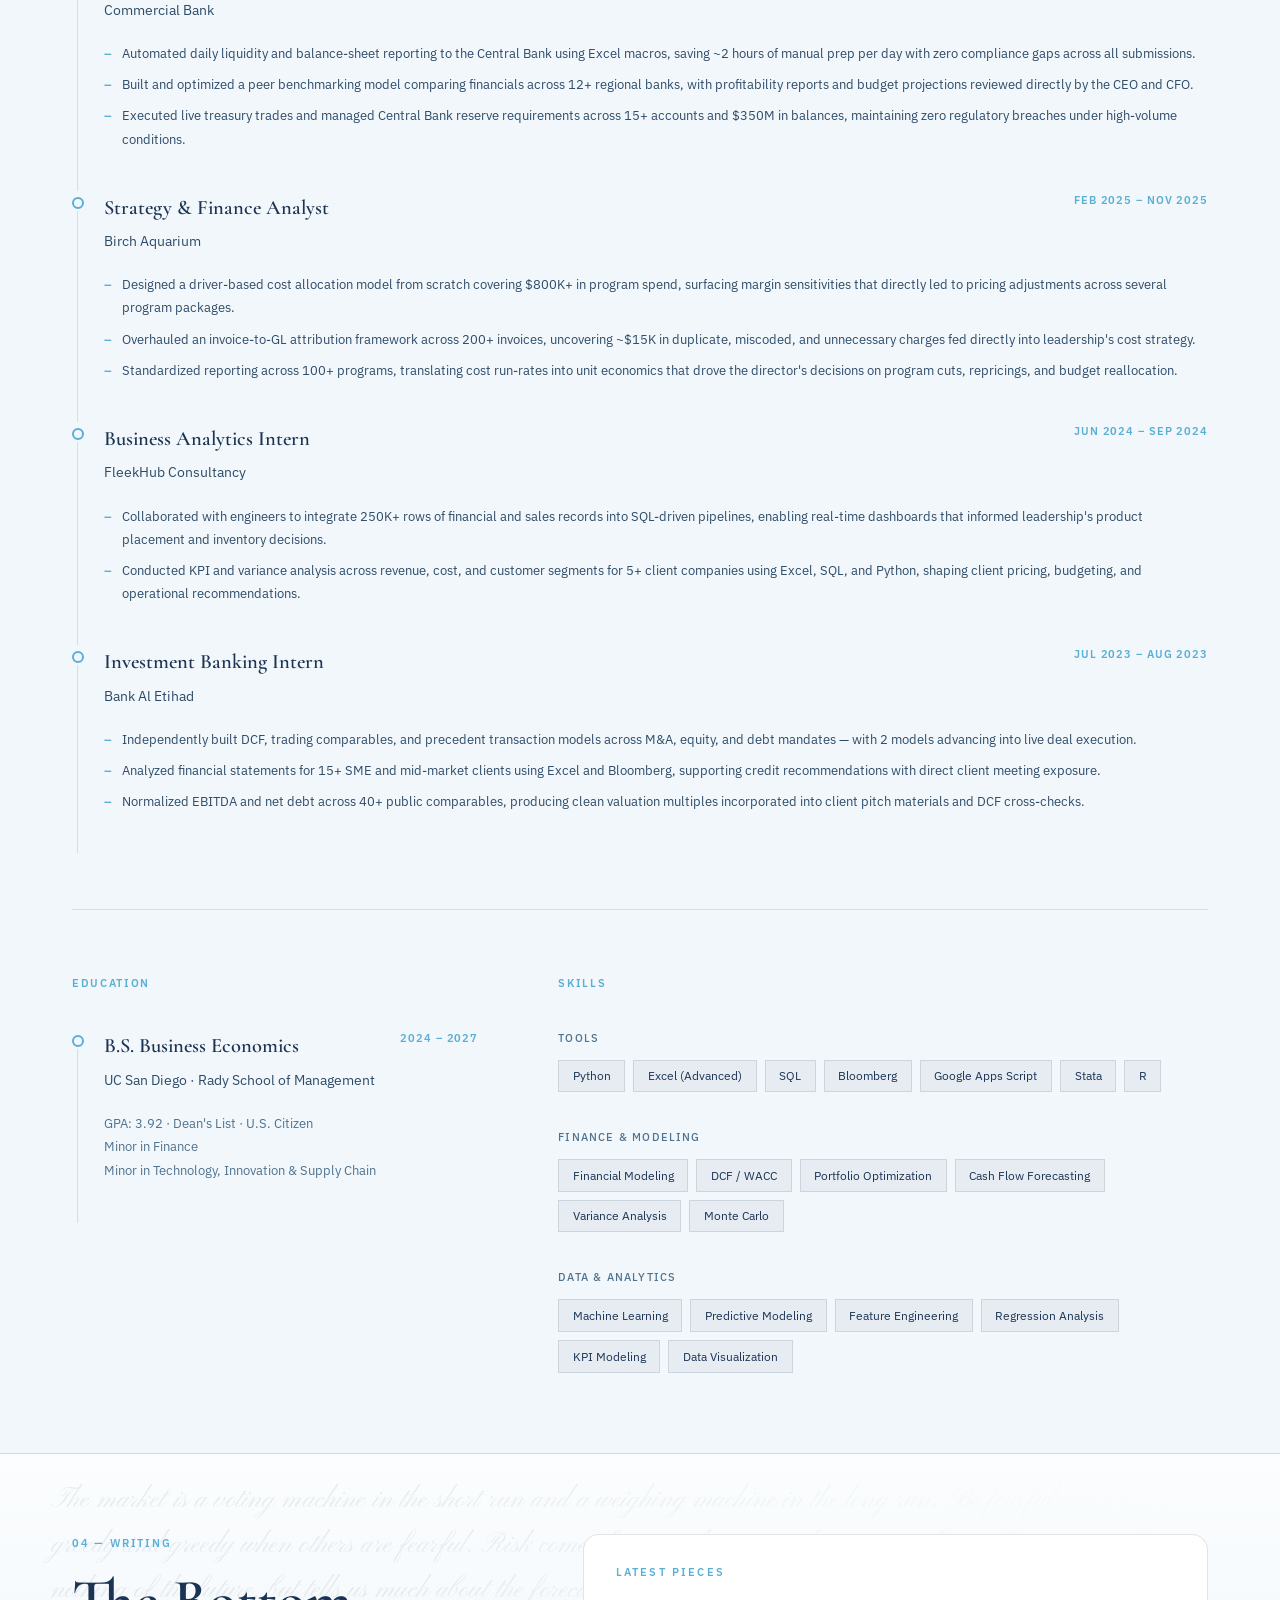
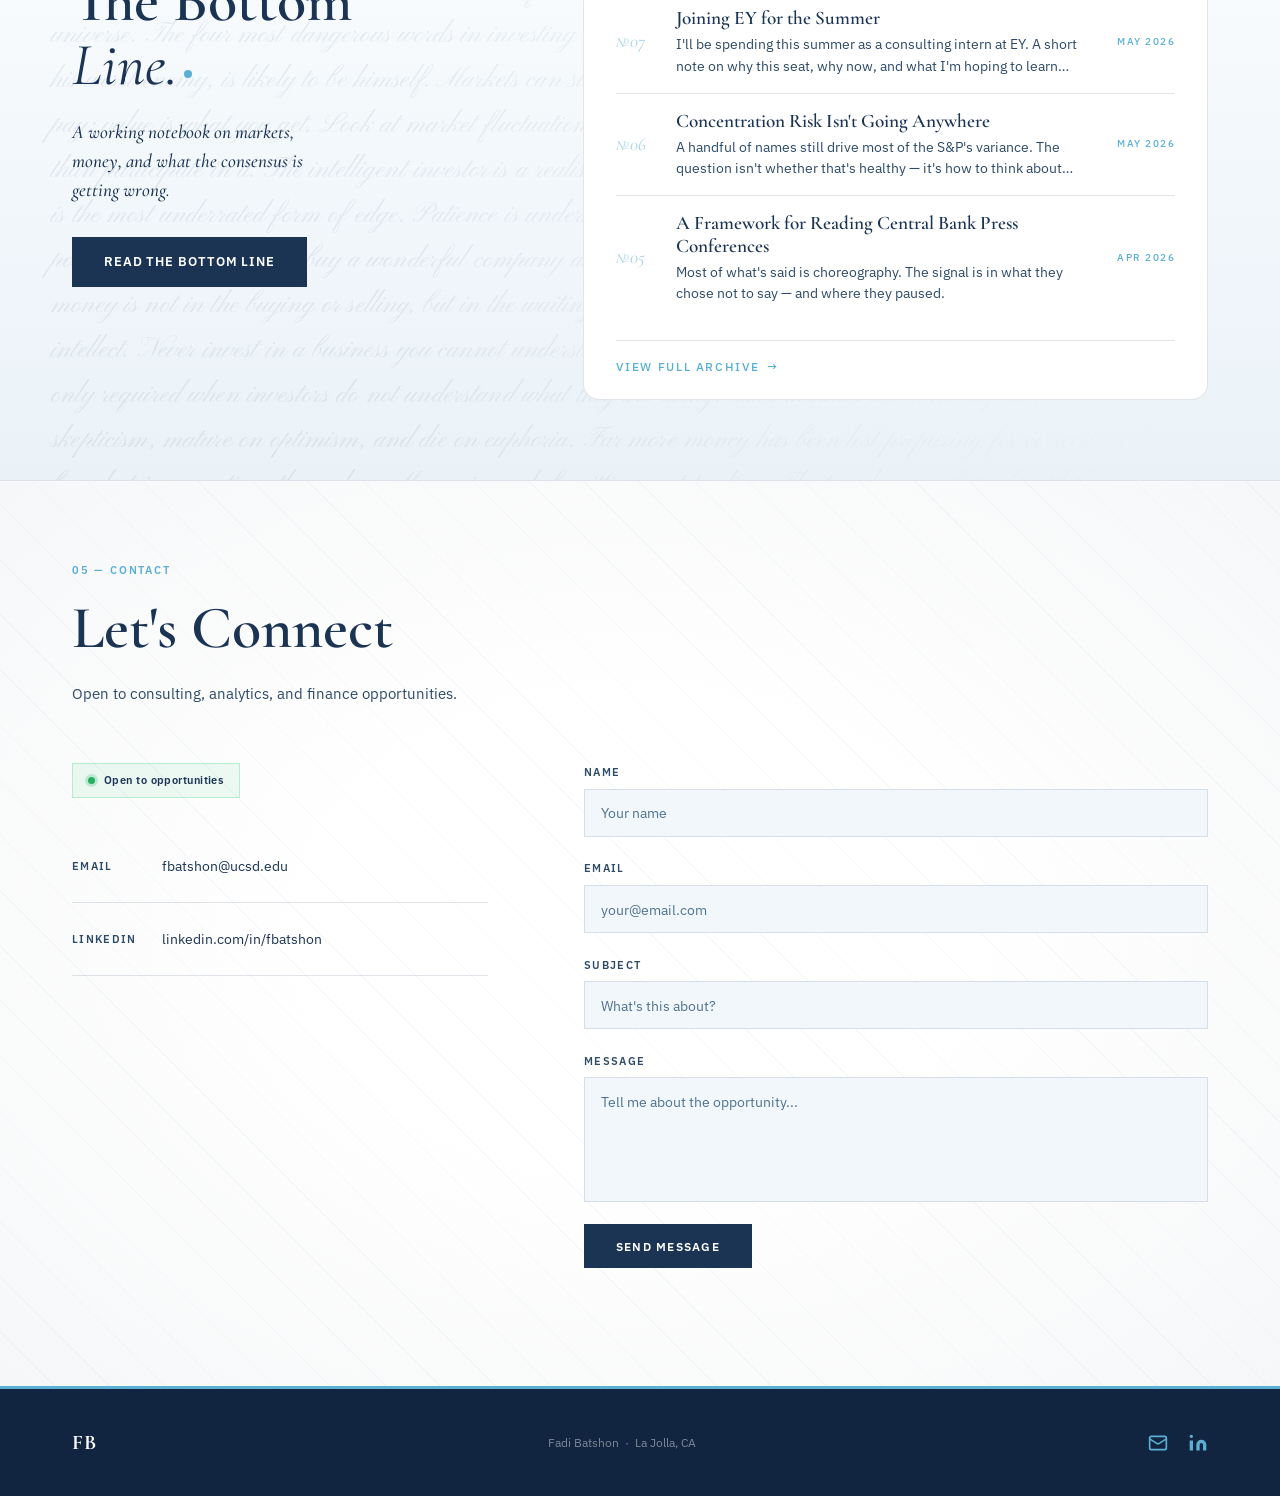
==== commit 812197c3: "Replace markets page with The Bottom Line writing platform Build a finance/markets writing platform " ====
--- a/index.html
+++ b/index.html
@@ -6,7 +6,7 @@
   <title>Fadi Batshon — Business Economics & Analytics</title>
   <link rel="preconnect" href="https://fonts.googleapis.com" />
   <link rel="preconnect" href="https://fonts.gstatic.com" crossorigin />
-  <link href="https://fonts.googleapis.com/css2?family=Cormorant+Garamond:ital,wght@0,300;0,400;0,500;0,600;0,700;1,300;1,400;1,500&family=IBM+Plex+Sans:ital,wght@0,300;0,400;0,500;0,600;1,300;1,400&display=swap" rel="stylesheet" />
+  <link href="https://fonts.googleapis.com/css2?family=Cormorant+Garamond:ital,wght@0,300;0,400;0,500;0,600;0,700;1,300;1,400;1,500&family=IBM+Plex+Sans:ital,wght@0,300;0,400;0,500;0,600;1,300;1,400&family=Pinyon+Script&display=swap" rel="stylesheet" />
   <link rel="icon" type="image/svg+xml" href="favicons/favicon.svg" />
   <link rel="icon" type="image/png" sizes="32x32" href="favicons/favicon-32.png" />
   <link rel="icon" type="image/x-icon" href="favicons/favicon.ico" />
@@ -23,8 +23,8 @@
         <li><a href="#about">About</a></li>
         <li><a href="#projects">Projects</a></li>
         <li><a href="#resume">Resume</a></li>
+        <li><a href="./writing/">Writing</a></li>
         <li><a href="#contact">Contact</a></li>
-        <li><a href="./markets/">Markets</a></li>
       </ul>
       <a href="#contact" class="btn-nav-cta">Let's Talk</a>
       <button class="nav-toggle" id="navToggle" aria-label="Toggle menu" aria-expanded="false">
@@ -41,8 +41,8 @@
       <li><a href="#about"          class="mob-link">About</a></li>
       <li><a href="#projects"       class="mob-link">Projects</a></li>
       <li><a href="#resume"         class="mob-link">Resume</a></li>
+      <li><a href="./writing/"      class="mob-link">Writing</a></li>
       <li><a href="#contact"        class="mob-link">Contact</a></li>
-      <li><a href="./markets/"  class="mob-link">Markets</a></li>
       <li><a href="#contact"        class="mob-link btn-nav-cta">Let's Talk</a></li>
     </ul>
   </div>
@@ -398,11 +398,35 @@
     </div>
   </section>
 
+  <!-- ░░ WRITING ░░ -->
+  <section class="wp" id="writing">
+    <div class="wp-script" aria-hidden="true">
+      <p>The market is a voting machine in the short run and a weighing machine in the long run. Be fearful when others are greedy and greedy when others are fearful. Risk comes from not knowing what you are doing. Forecasting tells us nothing of the future, but tells us much about the forecaster. Compound interest is the most powerful force in the universe. The four most dangerous words in investing are this time it is different. The investor's chief problem, and even his worst enemy, is likely to be himself. Markets can stay irrational longer than you can stay solvent. Price is what you pay; value is what you get. Look at market fluctuations as your friend rather than your enemy; profit from folly rather than participate in it. The intelligent investor is a realist who sells to optimists and buys from pessimists. Time arbitrage is the most underrated form of edge. Patience is undervalued. Conviction is dangerous. Curiosity is the only honest posture. It is far better to buy a wonderful company at a fair price than a fair company at a wonderful price. The big money is not in the buying or selling, but in the waiting. The most important quality for an investor is temperament, not intellect. Never invest in a business you cannot understand. Our favorite holding period is forever. Wide diversification is only required when investors do not understand what they are doing. Bull markets are born on pessimism, grow on skepticism, mature on optimism, and die on euphoria. Far more money has been lost preparing for corrections than has been lost in corrections themselves. Money is made by sitting, not trading. The trend is your friend until the end when it bends. Cut your losses short and let your winners run. Discipline is choosing between what you want now and what you want most. The four most dangerous words in investing are this time it is different. Read the tape, read the room, read the data, and then write down what you actually think — clearly enough that a careful reader can argue back. The bottom line is what remains when the noise clears.</p>
+    </div>
+    <div class="container">
+      <div class="wp-grid">
+        <div class="wp-left fade-in">
+          <p class="sec-label">04 — Writing</p>
+          <h2 class="sec-h">The Bottom<br><em>Line.</em></h2>
+          <p class="wp-blurb">A working notebook on markets, money, and what the consensus is getting wrong.</p>
+          <a href="./writing/" class="btn-primary wp-cta">Read The Bottom Line</a>
+        </div>
+        <div class="wp-right fade-in">
+          <p class="wp-sublabel">Latest pieces</p>
+          <div class="wp-list" id="wpList">
+            <p class="wp-loading">Loading…</p>
+          </div>
+          <a href="./writing/archive.html" class="wp-archive-link">View full archive <span aria-hidden="true">→</span></a>
+        </div>
+      </div>
+    </div>
+  </section>
+
   <!-- ░░ CONTACT ░░ -->
   <section class="contact" id="contact">
     <div class="container">
       <div class="sec-head fade-in">
-        <p class="sec-label">04 — Contact</p>
+        <p class="sec-label">05 — Contact</p>
         <h2 class="sec-h">Let's Connect</h2>
         <p class="sec-sub">Open to consulting, analytics, and finance opportunities.</p>
       </div>
@@ -435,6 +459,10 @@
             <div class="field">
               <label for="femail">Email</label>
               <input type="email" id="femail" name="email" placeholder="your@email.com" autocomplete="email" required />
+            </div>
+            <div class="field">
+              <label for="fsubject">Subject</label>
+              <input type="text" id="fsubject" name="subject" placeholder="What's this about?" required />
             </div>
             <div class="field">
               <label for="fmsg">Message</label>
--- a/style.css
+++ b/style.css
@@ -824,6 +824,194 @@
 }
 
 /* ============================================================
+   WRITING PROMO — section on main page pitching The Bottom Line
+   ============================================================ */
+.wp {
+  padding: 5rem 0;
+  position: relative;
+  overflow: hidden;
+  background-color: #f5f9fc;
+  background-image: linear-gradient(180deg, #fbfdfe 0%, #eaf2f8 100%);
+  border-top: 1px solid var(--border);
+  border-bottom: 1px solid var(--border);
+}
+
+/* Calligraphy texture — left side, spans full height, fades across to the right */
+.wp-script {
+  position: absolute;
+  inset: 0;
+  z-index: 0;
+  pointer-events: none;
+  user-select: none;
+  overflow: hidden;
+}
+.wp-script p {
+  margin: 0;
+  padding: 1.5rem clamp(1.5rem, 4vw, 4rem);
+  font-family: 'Pinyon Script', cursive;
+  font-weight: 400;
+  font-size: clamp(1.4rem, 2.2vw, 2.1rem);
+  line-height: 1.6;
+  color: var(--navy);
+  opacity: .08;
+  letter-spacing: .005em;
+  text-align: left;
+  -webkit-font-smoothing: antialiased;
+  mask-image: linear-gradient(
+    to right,
+    rgba(0,0,0,1) 0%,
+    rgba(0,0,0,1) 30%,
+    rgba(0,0,0,.4) 65%,
+    rgba(0,0,0,0) 95%
+  );
+  -webkit-mask-image: linear-gradient(
+    to right,
+    rgba(0,0,0,1) 0%,
+    rgba(0,0,0,1) 30%,
+    rgba(0,0,0,.4) 65%,
+    rgba(0,0,0,0) 95%
+  );
+}
+
+.wp-grid {
+  position: relative;
+  z-index: 1;
+  display: grid;
+  grid-template-columns: minmax(280px, 1fr) 1.4fr;
+  gap: 4rem;
+  align-items: start;
+}
+
+.wp-left .sec-h em {
+  font-style: italic;
+  font-weight: 400;
+}
+.wp-left .sec-h em::after {
+  content: "";
+  display: inline-block;
+  width: 8px;
+  height: 8px;
+  background: var(--sky);
+  border-radius: 50%;
+  vertical-align: baseline;
+  margin-left: 6px;
+  margin-bottom: 6px;
+}
+.wp-blurb {
+  font-family: var(--f-serif);
+  font-style: italic;
+  font-size: 1.2rem;
+  font-weight: 500;
+  color: var(--navy);
+  line-height: 1.5;
+  margin: 1rem 0 1.75rem;
+  max-width: 34ch;
+}
+.wp-cta {
+  margin-top: .25rem;
+}
+
+.wp-right {
+  background: var(--white);
+  border: 1px solid var(--border);
+  border-radius: 16px;
+  padding: 1.75rem 2rem 1.25rem;
+}
+.wp-sublabel {
+  font-family: var(--f-sans);
+  font-size: .68rem;
+  font-weight: 600;
+  letter-spacing: .2em;
+  text-transform: uppercase;
+  color: var(--sky);
+  margin-bottom: 1rem;
+}
+.wp-list {
+  display: flex;
+  flex-direction: column;
+}
+.wp-item {
+  display: grid;
+  grid-template-columns: 44px 1fr auto;
+  gap: 1rem;
+  align-items: center;
+  padding: 1rem 0;
+  border-top: 1px solid var(--border);
+  text-decoration: none;
+  color: inherit;
+  transition: padding .25s var(--ease);
+}
+.wp-item:first-child { border-top: 0; padding-top: .65rem; }
+.wp-item:hover { padding-left: .35rem; }
+.wp-no {
+  font-family: var(--f-serif);
+  font-style: italic;
+  font-size: 1.15rem;
+  color: var(--sky);
+  opacity: .55;
+}
+.wp-main { min-width: 0; }
+.wp-title {
+  font-family: var(--f-serif);
+  font-size: 1.2rem;
+  font-weight: 600;
+  color: var(--navy);
+  margin: 0 0 .25rem;
+  line-height: 1.2;
+}
+.wp-excerpt {
+  font-size: .88rem;
+  color: var(--muted);
+  line-height: 1.5;
+  margin: 0;
+  display: -webkit-box;
+  -webkit-line-clamp: 2;
+  line-clamp: 2;
+  -webkit-box-orient: vertical;
+  overflow: hidden;
+}
+.wp-date {
+  font-family: var(--f-sans);
+  font-size: .65rem;
+  font-weight: 500;
+  letter-spacing: .14em;
+  text-transform: uppercase;
+  color: var(--sky);
+  white-space: nowrap;
+}
+.wp-loading {
+  padding: 1rem 0;
+  font-size: .9rem;
+  color: var(--sub);
+  text-align: center;
+}
+.wp-archive-link {
+  display: inline-flex;
+  align-items: center;
+  gap: .45rem;
+  margin-top: 1.25rem;
+  padding-top: 1rem;
+  border-top: 1px solid var(--border);
+  width: 100%;
+  font-family: var(--f-sans);
+  font-size: .72rem;
+  font-weight: 500;
+  letter-spacing: .14em;
+  text-transform: uppercase;
+  color: var(--sky);
+  text-decoration: none;
+  transition: color .2s var(--ease), gap .2s var(--ease);
+}
+.wp-archive-link:hover { color: var(--navy); gap: .75rem; }
+
+@media (max-width: 860px) {
+  .wp-grid { grid-template-columns: 1fr; gap: 2rem; }
+  .wp-right { padding: 1.4rem 1.4rem 1rem; }
+  .wp-item { grid-template-columns: 36px 1fr; }
+  .wp-date { display: none; }
+}
+
+/* ============================================================
    CONTACT — white
    ============================================================ */
 .contact {
@@ -1040,1149 +1228,1004 @@
   .footer-links { justify-content: center; }
 }
 
+
 /* ============================================================
-   MARKETS PAGE
+   WRITING — Field Notes
    ============================================================ */
-
-@keyframes availPulse {
-  0%,100% { box-shadow: 0 0 0 3px rgba(39,174,96,.25); }
-  50%      { box-shadow: 0 0 0 6px rgba(39,174,96,0); }
-}
-
-/* Page header */
-.mkts-header {
-  padding: 9rem 0 4rem;
-  background: var(--navy-dark);
-  background-image: repeating-linear-gradient(
-    45deg, transparent, transparent 38px,
-    rgba(90,175,212,.035) 38px, rgba(90,175,212,.035) 39px
-  );
+.writing-body {
+  background: var(--white);
+  color: var(--text);
+}
+
+
+/* ============================================================
+   HERO — full-bleed editorial masthead
+   ============================================================ */
+/* cool paper palette (hero only) — on-brand navy/sky family */
+.wh {
+  position: relative;
+  min-height: 92vh;
+  display: flex;
+  flex-direction: column;
+  align-items: center;
+  justify-content: center;
+  padding: 7rem 2rem 10rem;
+  overflow: hidden;
+  background-color: #f5f9fc;
+  background-image: linear-gradient(180deg, #fbfdfe 0%, #eaf2f8 100%);
+  border-bottom: 1px solid var(--border);
+}
+
+/* Calligraphy script — two side panels receding to a center vanishing point */
+.wh-script {
+  position: absolute;
+  top: 0;
+  bottom: 6rem;
+  left: 0;
+  right: 0;
+  z-index: 1;
+  pointer-events: none;
+  user-select: none;
+  overflow: hidden;
+  perspective: 1000px;
+  perspective-origin: 50% 50%;
+  display: flex;
+}
+.wh-script-side {
+  flex: 1;
   position: relative;
   overflow: hidden;
-}
-.mkts-header::after {
-  content: '$';
-  position: absolute;
-  bottom: -5%; right: 2%;
-  font-family: var(--f-serif);
-  font-size: clamp(18rem, 36vw, 44rem);
-  font-weight: 700;
-  line-height: 1;
-  color: rgba(255,255,255,.025);
+  display: flex;
+  align-items: center;
+}
+.wh-script-side p {
+  margin: 0;
+  width: 100%;
+  padding: 2rem clamp(1rem, 3vw, 3rem);
+  font-family: 'Pinyon Script', cursive;
+  font-weight: 400;
+  font-size: clamp(1.8rem, 3vw, 2.7rem);
+  line-height: 1.55;
+  color: var(--navy);
+  opacity: .22;
+  letter-spacing: .005em;
+  text-align: left;
+  word-spacing: .12em;
+  backface-visibility: hidden;
+  -webkit-font-smoothing: antialiased;
+}
+.wh-script-left p {
+  transform: rotateY(35deg);
+  transform-origin: 0% 50%;
+  mask-image: linear-gradient(
+    to right,
+    rgba(0,0,0,1) 0%,
+    rgba(0,0,0,.92) 30%,
+    rgba(0,0,0,.35) 70%,
+    rgba(0,0,0,0) 100%
+  );
+  -webkit-mask-image: linear-gradient(
+    to right,
+    rgba(0,0,0,1) 0%,
+    rgba(0,0,0,.92) 30%,
+    rgba(0,0,0,.35) 70%,
+    rgba(0,0,0,0) 100%
+  );
+}
+.wh-script-right p {
+  transform: rotateY(-35deg);
+  transform-origin: 100% 50%;
+  mask-image: linear-gradient(
+    to left,
+    rgba(0,0,0,1) 0%,
+    rgba(0,0,0,.92) 30%,
+    rgba(0,0,0,.35) 70%,
+    rgba(0,0,0,0) 100%
+  );
+  -webkit-mask-image: linear-gradient(
+    to left,
+    rgba(0,0,0,1) 0%,
+    rgba(0,0,0,.92) 30%,
+    rgba(0,0,0,.35) 70%,
+    rgba(0,0,0,0) 100%
+  );
+}
+
+/* Subtle paper fiber + grain */
+.wh-grain {
+  position: absolute; inset: 0;
   pointer-events: none;
-  user-select: none;
-}
-.mkts-header-body { position: relative; z-index: 1; }
-.mkts-header .sec-label { color: var(--sky); margin-bottom: .85rem; }
-
-.mkts-title {
-  font-family: var(--f-serif);
-  font-size: clamp(3.2rem, 8vw, 6rem);
-  font-weight: 600;
-  color: var(--white);
-  line-height: 1.04;
-  margin-bottom: 1rem;
-}
-
-.mkts-subtitle {
-  font-size: .9rem;
-  color: rgba(255,255,255,.45);
-  margin-bottom: 1.75rem;
-  max-width: 420px;
-}
-
-.mkts-status {
-  display: flex;
-  align-items: center;
-  gap: .6rem;
-  flex-wrap: wrap;
-}
-
-.mkts-status-text {
-  font-size: .7rem;
-  color: rgba(255,255,255,.4);
-  letter-spacing: .04em;
-}
-
-.live-dot {
+  opacity: .045;
+  z-index: 1;
+  mix-blend-mode: multiply;
+  background-image: url("data:image/svg+xml;utf8,<svg xmlns='http://www.w3.org/2000/svg' width='220' height='220'><filter id='n'><feTurbulence type='fractalNoise' baseFrequency='.85' numOctaves='2' stitchTiles='stitch'/></filter><rect width='220' height='220' filter='url(%23n)'/></svg>");
+}
+
+/* Edge vignette — cool navy shadow at corners */
+.wh-vignette {
+  position: absolute; inset: 0;
+  pointer-events: none;
+  z-index: 1;
+  background:
+    radial-gradient(ellipse 90% 70% at 50% 50%, transparent 55%, rgba(27,52,84,.10) 100%),
+    radial-gradient(ellipse 28% 22% at 5% 5%, rgba(27,52,84,.10) 0%, transparent 70%),
+    radial-gradient(ellipse 28% 22% at 95% 95%, rgba(27,52,84,.10) 0%, transparent 70%),
+    radial-gradient(ellipse 22% 18% at 95% 5%, rgba(27,52,84,.06) 0%, transparent 70%),
+    radial-gradient(ellipse 22% 18% at 5% 95%, rgba(27,52,84,.06) 0%, transparent 70%);
+}
+
+
+
+/* Marquee band — cool tint */
+.wh-inner {
+  position: relative;
+  z-index: 2;
+  text-align: center;
+  max-width: 1000px;
+}
+
+.wh-eyebrow {
+  font-family: var(--f-sans);
+  font-size: .72rem;
+  font-weight: 500;
+  letter-spacing: .26em;
+  text-transform: uppercase;
+  color: var(--sub);
+  margin-bottom: 1.5rem;
+  display: inline-flex;
+  align-items: center;
+  gap: .65rem;
+}
+.wh-eb-dot {
   width: 6px; height: 6px;
   border-radius: 50%;
-  background: #27ae60;
-  flex-shrink: 0;
-  animation: availPulse 2.8s ease-in-out infinite;
-}
-
-.refresh-btn {
-  background: none;
-  border: 1px solid rgba(90,175,212,.28);
-  color: rgba(90,175,212,.75);
+  background: var(--sky);
+  box-shadow: 0 0 0 4px rgba(90,175,212,.18);
+  animation: wh-pulse 2.4s ease-in-out infinite;
+}
+@keyframes wh-pulse {
+  0%, 100% { box-shadow: 0 0 0 4px rgba(90,175,212,.18); }
+  50%      { box-shadow: 0 0 0 8px rgba(90,175,212,.06); }
+}
+
+.wh-title {
+  font-family: var(--f-serif);
+  font-weight: 500;
+  line-height: .92;
+  color: var(--navy);
+  margin-bottom: 1.5rem;
+  letter-spacing: -.02em;
+  text-align: center;
+}
+.wh-title-1,
+.wh-title-2 {
+  display: block;
+  font-size: clamp(4rem, 12.5vw, 10.5rem);
+}
+.wh-title-1 { font-weight: 400; }
+.wh-title-2 { font-style: italic; font-weight: 400; margin-top: -.04em; }
+.wh-title-dot { color: var(--sky); }
+
+.wh-tagline {
+  font-family: var(--f-serif);
+  font-style: italic;
+  font-size: clamp(1.15rem, 2vw, 1.45rem);
+  color: var(--muted);
+  line-height: 1.5;
+  margin-bottom: 1.9rem;
+  max-width: 640px;
+  margin-left: auto;
+  margin-right: auto;
+}
+
+.wh-meta {
+  display: inline-flex;
+  align-items: center;
+  gap: 1rem;
+  padding: .7rem 1.5rem;
+  border: 1px solid var(--border);
+  border-radius: 999px;
+  background: rgba(255,255,255,.7);
+  backdrop-filter: blur(8px);
+  box-shadow: 0 8px 24px -16px rgba(27,52,84,.18);
+}
+.wh-meta-item {
+  font-family: var(--f-sans);
+  font-size: .68rem;
+  font-weight: 500;
+  letter-spacing: .18em;
+  text-transform: uppercase;
+  color: var(--sub);
+}
+.wh-meta-sep {
+  width: 3px; height: 3px;
+  border-radius: 50%;
+  background: var(--sky);
+  opacity: .6;
+}
+
+/* Scroll hint — floats above the marquee band */
+.wh-scroll {
+  position: absolute;
+  bottom: 6rem;
+  left: 50%;
+  transform: translateX(-50%);
+  display: flex;
+  flex-direction: column;
+  align-items: center;
+  gap: .55rem;
+  text-decoration: none;
+  z-index: 4;
+}
+.wh-scroll span {
   font-family: var(--f-sans);
   font-size: .65rem;
-  letter-spacing: .08em;
-  text-transform: uppercase;
-  padding: .3rem .85rem;
-  cursor: pointer;
-  transition: border-color .2s, color .2s, background .2s;
-}
-.refresh-btn:hover:not(:disabled) {
+  font-weight: 500;
+  letter-spacing: .25em;
+  text-transform: uppercase;
+  color: var(--sub);
+}
+.wh-scroll-line {
+  width: 1px; height: 36px;
+  background: linear-gradient(to bottom, var(--sky) 0%, var(--sky) 50%, transparent 50%, transparent 100%);
+  background-size: 100% 200%;
+  animation: wh-scroll-down 2s ease-in-out infinite;
+}
+@keyframes wh-scroll-down {
+  0%   { background-position: 0 0; }
+  100% { background-position: 0 -100%; }
+}
+
+/* Marquee — true bottom band */
+.wh-marquee {
+  position: absolute;
+  bottom: 0;
+  left: 0; right: 0;
+  overflow: hidden;
+  z-index: 3;
+  padding: 1.25rem 0;
+  background: linear-gradient(180deg, rgba(27,52,84,0) 0%, rgba(27,52,84,.04) 100%);
+  border-top: 1px solid var(--border);
+  mask-image: linear-gradient(90deg, transparent 0, #000 10%, #000 90%, transparent 100%);
+  -webkit-mask-image: linear-gradient(90deg, transparent 0, #000 10%, #000 90%, transparent 100%);
+}
+.wh-marquee-track {
+  display: flex;
+  align-items: center;
+  gap: 1.5rem;
+  width: max-content;
+  animation: wh-marquee 40s linear infinite;
+  font-family: var(--f-serif);
+  font-style: italic;
+  font-size: 1.1rem;
+  color: var(--sub);
+  white-space: nowrap;
+}
+.wh-marquee-track span { letter-spacing: .01em; }
+.wh-marquee-track em { color: var(--sky); font-style: normal; }
+@keyframes wh-marquee {
+  from { transform: translateX(0); }
+  to   { transform: translateX(-50%); }
+}
+
+/* ============================================================
+   SECTION SCAFFOLDING — alternating rhythm
+   ============================================================ */
+.ws { padding: 4.5rem 0; position: relative; }
+.ws-latest   {
+  background-color: var(--white);
+  background-image: repeating-linear-gradient(45deg, transparent 0 40px, rgba(27,52,84,.022) 40px 41px);
+}
+.ws-archive  {
+  background-color: var(--off);
+  background-image: repeating-linear-gradient(-45deg, transparent 0 40px, rgba(27,52,84,.025) 40px 41px);
+  border-top: 1px solid var(--border);
+  border-bottom: 1px solid var(--border);
+}
+.ws-colophon {
+  background-color: var(--white);
+  background-image: repeating-linear-gradient(45deg, transparent 0 40px, rgba(27,52,84,.022) 40px 41px);
+}
+
+/* thin accent line at top of each section */
+.ws::before {
+  content: "";
+  position: absolute;
+  top: 0; left: 50%;
+  transform: translateX(-50%);
+  width: 60px; height: 2px;
+  background: linear-gradient(90deg, transparent 0%, var(--sky) 50%, transparent 100%);
+}
+
+.ws-head { margin-bottom: 2.25rem; max-width: 720px; }
+.ws-label {
+  font-family: var(--f-sans);
+  font-size: .7rem;
+  font-weight: 600;
+  letter-spacing: .22em;
+  text-transform: uppercase;
+  color: var(--sky);
+  margin-bottom: 1rem;
+}
+.ws-h {
+  font-family: var(--f-serif);
+  font-size: clamp(2.2rem, 4.5vw, 3.4rem);
+  font-weight: 500;
+  line-height: 1.08;
+  color: var(--navy);
+  letter-spacing: -.005em;
+  margin-bottom: 1.15rem;
+}
+.ws-sub {
+  font-family: var(--f-serif);
+  font-style: italic;
+  font-size: 1.1rem;
+  color: var(--muted);
+  line-height: 1.6;
+  max-width: 560px;
+}
+
+/* ============================================================
+   FEATURED (latest piece)
+   ============================================================ */
+.feat-card {
+  display: grid;
+  grid-template-columns: minmax(120px, 180px) 1fr;
+  gap: 2rem;
+  text-decoration: none;
+  color: inherit;
+  padding: 2.25rem 2.5rem;
+  border: 1px solid var(--border);
+  border-radius: 18px;
+  background: linear-gradient(135deg, #fff 0%, #f7fafd 100%);
+  transition: transform .35s var(--ease), border-color .35s var(--ease), box-shadow .35s var(--ease);
+  position: relative;
+  overflow: hidden;
+}
+.feat-card::before {
+  content: "";
+  position: absolute;
+  top: 0; left: 0;
+  width: 4px; height: 100%;
+  background: linear-gradient(180deg, var(--sky) 0%, var(--navy) 100%);
+  transform: scaleY(0);
+  transform-origin: top;
+  transition: transform .5s var(--ease);
+}
+.feat-card:hover {
+  transform: translateY(-4px);
+  border-color: var(--border-s);
+  box-shadow: 0 30px 60px -30px rgba(27,52,84,.25);
+}
+.feat-card:hover::before { transform: scaleY(1); }
+
+.feat-no {
+  font-family: var(--f-serif);
+  font-style: italic;
+  font-weight: 400;
+  font-size: clamp(3rem, 6vw, 5rem);
+  color: var(--sky);
+  line-height: 1;
+  align-self: start;
+  opacity: .55;
+}
+.feat-body { min-width: 0; }
+.feat-top {
+  display: flex;
+  align-items: center;
+  flex-wrap: wrap;
+  gap: .55rem;
+  margin-bottom: 1.1rem;
+}
+.feat-title {
+  font-family: var(--f-serif);
+  font-size: clamp(1.9rem, 3.5vw, 2.9rem);
+  font-weight: 600;
+  line-height: 1.1;
+  color: var(--navy);
+  margin: 0 0 1.1rem;
+  letter-spacing: -.005em;
+}
+.feat-excerpt {
+  font-family: var(--f-serif);
+  font-size: 1.18rem;
+  color: var(--muted);
+  line-height: 1.65;
+  margin-bottom: 1.6rem;
+  max-width: 60ch;
+}
+.feat-cta {
+  display: inline-flex;
+  align-items: center;
+  gap: .5rem;
+  font-family: var(--f-sans);
+  font-size: .85rem;
+  font-weight: 500;
+  letter-spacing: .06em;
+  text-transform: uppercase;
+  color: var(--sky);
+  transition: gap .25s var(--ease);
+}
+.feat-card:hover .feat-cta { gap: .9rem; }
+
+/* ============================================================
+   ARCHIVE LIST
+   ============================================================ */
+.post-list {
+  display: flex;
+  flex-direction: column;
+  gap: 0;
+}
+.post-row {
+  border-top: 1px solid var(--border);
+}
+.post-row:last-child { border-bottom: 1px solid var(--border); }
+.post-row-link {
+  display: grid;
+  grid-template-columns: 64px 1fr 24px;
+  align-items: center;
+  gap: 1.5rem;
+  padding: 1.35rem .5rem;
+  text-decoration: none;
+  color: inherit;
+  transition: padding .3s var(--ease), background .3s var(--ease);
+}
+.post-row-link:hover {
+  padding-left: 1.2rem;
+  background: linear-gradient(90deg, rgba(90,175,212,.06) 0%, rgba(90,175,212,0) 100%);
+}
+.post-row-no {
+  font-family: var(--f-serif);
+  font-style: italic;
+  font-size: 1.6rem;
+  color: var(--sky);
+  opacity: .5;
+}
+.post-row-main { min-width: 0; }
+.post-row-top {
+  display: flex;
+  align-items: center;
+  flex-wrap: wrap;
+  gap: .5rem;
+  margin-bottom: .35rem;
+}
+.post-row-title {
+  font-family: var(--f-serif);
+  font-size: 1.7rem;
+  font-weight: 600;
+  line-height: 1.18;
+  color: var(--navy);
+  margin: 0 0 .35rem;
+}
+.post-row-excerpt {
+  font-family: var(--f-serif);
+  font-size: 1.02rem;
+  color: var(--muted);
+  line-height: 1.55;
+  max-width: 64ch;
+}
+.post-row-arr {
+  font-size: 1.2rem;
+  color: var(--sky);
+  opacity: 0;
+  transform: translateX(-6px);
+  transition: opacity .3s var(--ease), transform .3s var(--ease);
+}
+.post-row-link:hover .post-row-arr {
+  opacity: 1;
+  transform: translateX(0);
+}
+
+/* Shared meta chips */
+.post-date {
+  font-family: var(--f-sans);
+  font-size: .68rem;
+  font-weight: 500;
+  letter-spacing: .18em;
+  text-transform: uppercase;
+  color: var(--sky);
+}
+.post-tag {
+  font-family: var(--f-sans);
+  font-size: .62rem;
+  font-weight: 500;
+  letter-spacing: .12em;
+  text-transform: uppercase;
+  color: var(--sub);
+  background: var(--sky-light);
+  padding: .18rem .55rem;
+  border-radius: 999px;
+}
+
+/* View-all CTA on the main page */
+.arch-cta-wrap {
+  text-align: center;
+  margin-top: 2.5rem;
+}
+.arch-cta {
+  display: inline-flex;
+  align-items: center;
+  gap: .55rem;
+  font-family: var(--f-sans);
+  font-size: .78rem;
+  font-weight: 500;
+  letter-spacing: .14em;
+  text-transform: uppercase;
+  color: var(--sky);
+  text-decoration: none;
+  padding: .85rem 1.75rem;
+  border: 1px solid var(--border-s);
+  border-radius: 999px;
+  background: var(--white);
+  transition: gap .25s var(--ease), background .25s var(--ease), border-color .25s var(--ease), color .25s var(--ease);
+}
+.arch-cta:hover {
+  gap: .95rem;
+  background: var(--sky-light);
   border-color: var(--sky);
-  color: var(--sky);
-  background: rgba(90,175,212,.07);
-}
-.refresh-btn:disabled { opacity: .5; cursor: not-allowed; }
-
-/* Market data section */
-.mkts-section {
-  padding: 4rem 0;
+}
+
+/* Standalone archive page */
+.arch-header {
+  padding: 9rem 0 2.5rem;
+  background-color: var(--white);
+  background-image: repeating-linear-gradient(45deg, transparent 0 40px, rgba(27,52,84,.022) 40px 41px);
+  border-bottom: 1px solid var(--border);
+  position: relative;
+}
+.arch-header::before {
+  content: "";
+  position: absolute;
+  top: 0; left: 50%;
+  transform: translateX(-50%);
+  width: 60px; height: 2px;
+  background: linear-gradient(90deg, transparent 0%, var(--sky) 50%, transparent 100%);
+}
+.arch-back {
+  display: inline-flex;
+  align-items: center;
+  gap: .4rem;
+  font-family: var(--f-sans);
+  font-size: .72rem;
+  font-weight: 500;
+  letter-spacing: .14em;
+  text-transform: uppercase;
+  color: var(--sub);
+  text-decoration: none;
+  margin-bottom: 2rem;
+  transition: color .2s var(--ease), gap .2s var(--ease);
+}
+.arch-back:hover { color: var(--sky); gap: .65rem; }
+.arch-title {
+  font-family: var(--f-serif);
+  font-size: clamp(2.5rem, 5vw, 4rem);
+  font-weight: 500;
+  line-height: 1.05;
+  color: var(--navy);
+  letter-spacing: -.015em;
+  margin: .4rem 0 .85rem;
+}
+.arch-title::after {
+  content: ".";
+  color: var(--sky);
+}
+.arch-sub {
+  font-family: var(--f-serif);
+  font-style: italic;
+  font-size: 1.1rem;
+  color: var(--muted);
+  max-width: 560px;
+}
+.arch-main {
+  padding: 3.5rem 0 6rem;
   background: var(--white);
 }
 
-.mkts-section-head {
-  display: flex;
-  align-items: center;
-  justify-content: space-between;
-  margin-bottom: 1.75rem;
-  flex-wrap: wrap;
-  gap: .75rem;
-}
-
-.mkts-section-title {
-  font-size: .68rem;
-  letter-spacing: .16em;
-  text-transform: uppercase;
-  color: var(--sky);
-  font-weight: 700;
-}
-
-.mkts-note {
-  font-size: .68rem;
+/* Search + tag filter UI */
+.arch-filters {
+  display: flex;
+  flex-direction: column;
+  gap: 1.1rem;
+  margin-bottom: 1.5rem;
+  max-width: 820px;
+}
+.arch-search-wrap {
+  position: relative;
+  display: block;
+}
+.arch-search-icon {
+  position: absolute;
+  left: 1.1rem;
+  top: 50%;
+  transform: translateY(-50%);
+  width: 16px;
+  height: 16px;
   color: var(--sub);
-  font-style: italic;
-}
-
-/* Market cards grid */
-.mkt-grid {
-  display: grid;
-  grid-template-columns: repeat(4, 1fr);
-  gap: 1rem;
-}
-
-.mkt-card {
+  pointer-events: none;
+}
+.arch-search {
+  width: 100%;
+  padding: .95rem 1.2rem .95rem 2.85rem;
+  font-family: var(--f-sans);
+  font-size: .95rem;
+  color: var(--navy);
   background: var(--white);
   border: 1px solid var(--border);
-  padding: 1.5rem;
-  position: relative;
-  overflow: hidden;
-  cursor: default;
-  transition: box-shadow .25s var(--ease), border-color .25s var(--ease), transform .25s var(--ease);
-}
-.mkt-card::before {
-  content: '';
-  position: absolute;
-  top: 0; left: 0; right: 0;
-  height: 2px;
-  background: linear-gradient(to right, var(--sky), var(--navy));
-  transform: scaleX(0);
-  transform-origin: left;
-  transition: transform .3s var(--ease);
-}
-.mkt-card:hover {
-  box-shadow: 0 8px 28px rgba(27,52,84,.1), 0 2px 8px rgba(90,175,212,.07);
-  border-color: var(--border-s);
-  transform: translateY(-2px);
-}
-.mkt-card:hover::before { transform: scaleX(1); }
-
-.mkt-ticker {
-  font-size: .6rem;
-  letter-spacing: .15em;
-  color: var(--sky);
-  font-weight: 700;
-  text-transform: uppercase;
-  margin-bottom: .2rem;
-}
-
-.mkt-name {
-  font-size: .74rem;
+  border-radius: 999px;
+  outline: none;
+  transition: border-color .25s var(--ease), box-shadow .25s var(--ease);
+  -webkit-appearance: none;
+  appearance: none;
+}
+.arch-search:focus {
+  border-color: var(--sky);
+  box-shadow: 0 0 0 4px rgba(90,175,212,.14);
+}
+.arch-search::placeholder { color: var(--sub); }
+.arch-search::-webkit-search-cancel-button {
+  -webkit-appearance: none;
+  height: 14px;
+  width: 14px;
+  background:
+    linear-gradient(45deg, transparent 45%, var(--sub) 45% 55%, transparent 55%),
+    linear-gradient(-45deg, transparent 45%, var(--sub) 45% 55%, transparent 55%);
+  cursor: pointer;
+}
+
+/* Date range + count row */
+.arch-filter-row {
+  display: flex;
+  align-items: center;
+  flex-wrap: wrap;
+  gap: 1rem 1.5rem;
+  justify-content: space-between;
+}
+.arch-range {
+  display: inline-flex;
+  align-items: center;
+  flex-wrap: wrap;
+  gap: .65rem;
+}
+.arch-range-sep {
+  font-family: var(--f-sans);
+  font-size: .95rem;
   color: var(--sub);
-  margin-bottom: 1.1rem;
-  white-space: nowrap;
-  overflow: hidden;
-  text-overflow: ellipsis;
-}
-
-.mkt-price {
-  font-family: var(--f-serif);
-  font-size: 1.8rem;
-  font-weight: 600;
-  color: var(--navy);
-  line-height: 1;
-  margin-bottom: .45rem;
-}
-
-.mkt-change { font-size: .78rem; font-weight: 600; }
-
-.mkt-up   { color: #27ae60; }
-.mkt-down { color: #e74c3c; }
-
-/* Skeleton loading */
-.mkt-skel {
-  background: linear-gradient(
-    90deg, var(--off) 25%, rgba(90,175,212,.09) 50%, var(--off) 75%
-  );
-  background-size: 200% 100%;
-  animation: skelPulse 1.4s ease-in-out infinite;
-  border-radius: 2px;
-  color: transparent !important;
-}
-.mkt-skel-price  { height: 1.8rem; width: 65%; display: block; }
-.mkt-skel-change { height: .85rem; width: 55%; display: block; }
-
-@keyframes skelPulse {
-  0%   { background-position: 200% 0; }
-  100% { background-position: -200% 0; }
-}
-
-/* News section */
-.news-section {
-  padding: 4rem 0;
-  background: var(--off);
-}
-
-.news-grid {
-  display: grid;
-  grid-template-columns: repeat(3, 1fr);
-  gap: 1.25rem;
-}
-
-.news-loading {
-  grid-column: 1 / -1;
-  text-align: center;
-  font-size: .85rem;
-  color: var(--sub);
-  padding: 3rem 0;
-  font-style: italic;
-}
-
-.news-card {
+  margin: 0 .15rem;
+}
+.arch-month-wrap {
+  display: inline-flex;
+  align-items: center;
+  gap: .65rem;
+  padding: .55rem 1.1rem;
   background: var(--white);
   border: 1px solid var(--border);
-  overflow: hidden;
+  border-radius: 999px;
+  cursor: pointer;
+  transition: border-color .2s var(--ease), box-shadow .2s var(--ease);
+}
+.arch-month-wrap:focus-within {
+  border-color: var(--sky);
+  box-shadow: 0 0 0 4px rgba(90,175,212,.14);
+}
+.arch-filter-label {
+  font-family: var(--f-sans);
+  font-size: .62rem;
+  font-weight: 600;
+  letter-spacing: .2em;
+  text-transform: uppercase;
+  color: var(--sub);
+}
+.arch-pick {
+  -webkit-appearance: none;
+  appearance: none;
+  background: transparent;
+  border: 0;
+  outline: 0;
+  font-family: var(--f-sans);
+  font-size: .85rem;
+  font-weight: 500;
+  color: var(--navy);
+  padding: 0 1.05rem 0 0;
+  cursor: pointer;
+  min-width: 56px;
+  background-image: url("data:image/svg+xml;utf8,<svg xmlns='http://www.w3.org/2000/svg' width='10' height='6' viewBox='0 0 10 6' fill='none'><path d='M1 1l4 4 4-4' stroke='%234e7290' stroke-width='1.5' stroke-linecap='round' stroke-linejoin='round'/></svg>");
+  background-repeat: no-repeat;
+  background-position: right center;
+  background-size: 10px;
+}
+.arch-pick + .arch-pick { margin-left: .15rem; }
+.arch-pick option { color: var(--navy); }
+.arch-pick option:disabled { color: rgba(78,114,144,.4); }
+
+.arch-status {
+  display: inline-flex;
+  align-items: center;
+  flex-wrap: wrap;
+  gap: .85rem;
+}
+.arch-status::before {
+  content: "";
+}
+.arch-count {
+  font-family: var(--f-sans);
+  font-size: .68rem;
+  font-weight: 500;
+  letter-spacing: .18em;
+  text-transform: uppercase;
+  color: var(--sub);
+  margin: 0;
+}
+.arch-reset {
+  display: inline-flex;
+  align-items: center;
+  gap: .35rem;
+  background: transparent;
+  border: 1px solid var(--border-s);
+  border-radius: 999px;
+  padding: .35rem .75rem .35rem .6rem;
+  font-family: var(--f-sans);
+  font-size: .65rem;
+  font-weight: 500;
+  letter-spacing: .16em;
+  text-transform: uppercase;
+  color: var(--sky);
+  cursor: pointer;
+  transition: color .2s var(--ease), background .2s var(--ease), border-color .2s var(--ease);
+}
+.arch-reset:hover {
+  color: var(--navy);
+  background: var(--sky-light);
+  border-color: var(--sky);
+}
+.arch-reset-x {
+  display: inline-flex;
+  align-items: center;
+  justify-content: center;
+  width: 16px;
+  height: 16px;
+  border-radius: 50%;
+  background: currentColor;
+  color: var(--white);
+  font-size: .9rem;
+  font-weight: 600;
+  line-height: 1;
+}
+
+.arch-empty {
+  text-align: center;
+  font-family: var(--f-serif);
+  font-style: italic;
+  font-size: 1.1rem;
+  color: var(--muted);
+  padding: 3rem 1rem 1rem;
+}
+.arch-empty a {
+  color: var(--sky);
+  text-decoration: underline;
+  text-decoration-thickness: 1px;
+  text-underline-offset: 3px;
+}
+.arch-empty a:hover { color: var(--navy); }
+
+.arch-hidden { display: none !important; }
+
+.post-loading, .post-empty, .post-error {
+  text-align: center;
+  color: var(--sub);
+  padding: 2rem 1rem;
+  font-size: .95rem;
+}
+.post-error code {
+  background: var(--sky-light);
+  padding: .12rem .4rem;
+  border-radius: 4px;
+  font-size: .85rem;
+}
+
+/* ============================================================
+   COLOPHON
+   ============================================================ */
+.colo-grid {
+  display: grid;
+  grid-template-columns: minmax(220px, 320px) 1fr;
+  gap: 2.5rem;
+  align-items: start;
+}
+.colo-left { position: sticky; top: 6rem; }
+.colo-pull {
+  font-family: var(--f-serif);
+  font-style: italic;
+  font-size: clamp(1.4rem, 2.4vw, 1.85rem);
+  line-height: 1.4;
+  color: var(--navy);
+  margin-bottom: 1.5rem;
+  border-left: 3px solid var(--sky);
+  padding-left: 1.5rem;
+}
+.colo-body {
+  font-family: var(--f-serif);
+  font-size: 1.1rem;
+  line-height: 1.65;
+  color: var(--muted);
+  margin-bottom: .9rem;
+  max-width: 62ch;
+}
+.colo-body em { color: var(--navy); font-style: italic; }
+.colo-cta {
+  display: inline-flex;
+  align-items: center;
+  gap: .5rem;
+  margin-top: 1.5rem;
+  font-family: var(--f-sans);
+  font-size: .82rem;
+  font-weight: 500;
+  letter-spacing: .08em;
+  text-transform: uppercase;
+  color: var(--sky);
   text-decoration: none;
-  color: inherit;
-  display: flex;
-  flex-direction: column;
-  transition: box-shadow .25s var(--ease), border-color .25s, transform .25s var(--ease);
-}
-.news-card:hover {
-  box-shadow: 0 8px 28px rgba(27,52,84,.11);
-  border-color: var(--border-s);
-  transform: translateY(-2px);
-}
-
-.news-img {
-  width: 100%;
-  height: 155px;
-  object-fit: cover;
-  display: block;
-  flex-shrink: 0;
-}
-
-.news-img-placeholder {
-  width: 100%;
-  height: 155px;
-  background: linear-gradient(140deg, var(--navy-dark) 0%, #1e4e7f 55%, var(--sky) 100%);
-  display: flex;
-  align-items: center;
-  justify-content: center;
-  flex-shrink: 0;
-}
-.news-img-placeholder svg {
-  width: 30px; height: 30px;
-  stroke: rgba(255,255,255,.25);
-  fill: none;
-  stroke-width: 1.5;
-  stroke-linecap: round;
-  stroke-linejoin: round;
-}
-
-.news-body {
-  padding: 1.15rem;
-  display: flex;
-  flex-direction: column;
-  flex: 1;
-}
-
-.news-meta {
+  border-bottom: 1px solid transparent;
+  padding-bottom: 2px;
+  transition: border-color .25s var(--ease), gap .25s var(--ease);
+}
+.colo-cta:hover { border-color: var(--sky); gap: .85rem; }
+
+/* ============================================================
+   POST DETAIL PAGE
+   ============================================================ */
+.post-wrap {
+  background: var(--white);
+  padding: 9rem 0 5rem;
+  min-height: calc(100vh - 200px);
+  position: relative;
+}
+.post-container {
+  max-width: 720px;
+  margin: 0 auto;
+  padding: 0 1.75rem;
+}
+.post-back {
+  display: inline-flex;
+  align-items: center;
+  gap: .4rem;
+  font-family: var(--f-sans);
+  font-size: .72rem;
+  font-weight: 500;
+  letter-spacing: .14em;
+  text-transform: uppercase;
+  color: var(--sub);
+  text-decoration: none;
+  margin-bottom: 2.5rem;
+  transition: color .2s var(--ease), gap .2s var(--ease);
+}
+.post-back:hover { color: var(--sky); gap: .65rem; }
+.post-head { margin-bottom: 2.75rem; }
+.post-meta {
+  font-family: var(--f-sans);
+  font-size: .68rem;
+  font-weight: 500;
+  letter-spacing: .18em;
+  text-transform: uppercase;
+  color: var(--sky);
+  margin-bottom: 1rem;
   display: flex;
   align-items: center;
   gap: .55rem;
-  margin-bottom: .65rem;
   flex-wrap: wrap;
 }
-
-.news-source {
-  font-size: .58rem;
-  letter-spacing: .1em;
-  text-transform: uppercase;
-  color: var(--sky);
-  font-weight: 700;
+.post-title {
+  font-family: var(--f-serif);
+  font-size: clamp(2.3rem, 5vw, 3.4rem);
+  font-weight: 600;
+  line-height: 1.1;
+  color: var(--navy);
+  letter-spacing: -.005em;
+}
+
+.post-body {
+  font-family: var(--f-serif);
+  font-size: 1.24rem;
+  line-height: 1.74;
+  color: var(--text);
+}
+.post-body p { margin: 0 0 1.4rem; }
+.post-body p:first-of-type::first-letter {
+  font-family: var(--f-serif);
+  font-size: 4.2em;
+  font-weight: 500;
+  float: left;
+  line-height: .85;
+  padding: .15em .12em 0 0;
+  color: var(--navy);
+}
+.post-body h2 {
+  font-family: var(--f-serif);
+  font-size: 1.75rem;
+  font-weight: 600;
+  color: var(--navy);
+  margin: 2.6rem 0 .9rem;
+  letter-spacing: -.005em;
+}
+.post-body h3 {
+  font-family: var(--f-serif);
+  font-size: 1.35rem;
+  font-weight: 600;
+  color: var(--navy);
+  margin: 2rem 0 .65rem;
+}
+.post-body a {
+  color: var(--sky);
+  text-decoration: underline;
+  text-decoration-thickness: 1px;
+  text-underline-offset: 3px;
+}
+.post-body a:hover { color: var(--navy); }
+.post-body ul, .post-body ol { margin: 0 0 1.4rem 1.4rem; padding: 0; }
+.post-body li { margin-bottom: .55rem; }
+.post-body blockquote {
+  margin: 1.8rem 0;
+  padding: .25rem 0 .25rem 1.4rem;
+  border-left: 3px solid var(--sky);
+  color: var(--muted);
+  font-style: italic;
+}
+.post-body code {
+  font-family: ui-monospace, SFMono-Regular, Menlo, monospace;
+  font-size: .9em;
   background: var(--sky-light);
-  border: 1px solid var(--border-s);
-  padding: .14rem .48rem;
-  max-width: 110px;
-  white-space: nowrap;
-  overflow: hidden;
-  text-overflow: ellipsis;
-  flex-shrink: 0;
-}
-
-.news-time {
-  font-size: .65rem;
-  color: var(--sub);
-  flex-shrink: 0;
-}
-
-.news-headline {
-  font-family: var(--f-serif);
-  font-size: 1.04rem;
-  font-weight: 600;
-  color: var(--navy);
-  line-height: 1.38;
-  flex: 1;
-  transition: color .2s;
-  display: -webkit-box;
-  -webkit-line-clamp: 3;
-  -webkit-box-orient: vertical;
-  overflow: hidden;
-}
-.news-card:hover .news-headline { color: var(--sky); }
-
-.news-read {
-  margin-top: .85rem;
-  font-size: .63rem;
-  letter-spacing: .09em;
-  text-transform: uppercase;
-  color: var(--sky);
-  font-weight: 600;
-}
-
-@media (max-width: 1100px) {
-  .news-grid { grid-template-columns: repeat(2, 1fr); }
-}
-
+  padding: .08rem .35rem;
+  border-radius: 4px;
+}
+.post-body pre {
+  background: var(--navy-dark);
+  color: #e8eef5;
+  padding: 1.1rem 1.25rem;
+  border-radius: 10px;
+  overflow-x: auto;
+  font-size: .9rem;
+  line-height: 1.55;
+  margin: 0 0 1.6rem;
+}
+.post-body pre code { background: transparent; padding: 0; color: inherit; }
+.post-body img { width: 100%; border-radius: 10px; margin: 1.6rem 0; }
+.post-body hr { border: 0; border-top: 1px solid var(--border); margin: 2.5rem 0; }
+.post-foot { margin-top: 4rem; padding-top: 2rem; border-top: 1px solid var(--border); }
+
+/* ============================================================
+   RESPONSIVE
+   ============================================================ */
 @media (max-width: 900px) {
-  .mkt-grid { grid-template-columns: repeat(2, 1fr); }
-}
-
-@media (max-width: 600px) {
-  .news-grid { grid-template-columns: 1fr; }
-  .mkts-section, .news-section { padding: 3rem 0; }
-}
-
-/* ============================================================
-   DARK DASHBOARD — markets.html full rebuild
-   ============================================================ */
-
-body.dark-mode {
-  background: #0b1929;
-  color: #cce0ef;
-}
-
-body.dark-mode .navbar {
-  background: rgba(11,25,41,.96);
-  backdrop-filter: blur(14px);
-  -webkit-backdrop-filter: blur(14px);
-  border-bottom-color: rgba(90,175,212,.12);
-  box-shadow: 0 1px 24px rgba(0,0,0,.28);
-}
-body.dark-mode .navbar.scrolled { background: rgba(11,25,41,.99); }
-body.dark-mode .nav-logo        { color: var(--sky); }
-body.dark-mode .nav-links a     { color: rgba(204,224,239,.45); }
-body.dark-mode .nav-links a:hover { color: #cce0ef; }
-body.dark-mode .nav-links a.active { color: var(--sky); border-bottom-color: var(--sky); }
-body.dark-mode .btn-nav-cta     { background: var(--sky); color: #0b1929; }
-body.dark-mode .btn-nav-cta:hover { background: #8ed0e8; }
-body.dark-mode .nav-toggle span { background: #cce0ef; }
-body.dark-mode .mobile-menu     { background: #060f19; }
-body.dark-mode .footer          { background: #060f19; border-top-color: rgba(90,175,212,.18); }
-body.dark-mode .footer-copy,
-body.dark-mode .footer-links a { color: var(--sky); }
-
-/* ── Layout ── */
-.dark-page-wrap {
-  padding-top: 70px;
-  display: flex;
-  min-height: 100vh;
-}
-
-/* Ticker tape — sticky inside dash-main, breaks out of its padding to span edge-to-edge */
-.ticker-tape-outer {
-  position: sticky;
-  top: 70px;
-  z-index: 90;
-  margin: -2rem -2.25rem 1.5rem;
-  width: calc(100% + 4.5rem);
-  border-bottom: 1px solid rgba(90,175,212,.15);
-  overflow: hidden;
-}
-
-/* ── Watchlist sidebar ── */
-.wl-sidebar {
-  width: 268px;
-  flex-shrink: 0;
-  background: #0d1f33;
-  border-right: 1px solid rgba(90,175,212,.1);
-  position: sticky;
-  top: 70px;
-  height: calc(100vh - 70px);
-  overflow-y: auto;
-  display: flex;
-  flex-direction: column;
-}
-.wl-sidebar::-webkit-scrollbar { width: 3px; }
-.wl-sidebar::-webkit-scrollbar-thumb { background: rgba(90,175,212,.2); border-radius: 2px; }
-
-.wl-top {
-  padding: 1.4rem 1.1rem 1rem;
-  border-bottom: 1px solid rgba(90,175,212,.08);
-  flex-shrink: 0;
-}
-
-.wl-heading {
-  font-size: .6rem;
-  letter-spacing: .18em;
-  text-transform: uppercase;
-  color: var(--sky);
-  font-weight: 700;
-  margin-bottom: .9rem;
-}
-
-.wl-search { display: flex; gap: .4rem; }
-
-.wl-input {
-  flex: 1;
-  background: rgba(90,175,212,.07);
-  border: 1px solid rgba(90,175,212,.16);
-  color: #cce0ef;
-  padding: .5rem .7rem;
-  font-family: var(--f-sans);
-  font-size: .78rem;
-  outline: none;
-  text-transform: uppercase;
-  letter-spacing: .05em;
-  transition: border-color .2s, background .2s;
-}
-.wl-input::placeholder { color: rgba(204,224,239,.28); text-transform: none; letter-spacing: 0; }
-.wl-input:focus { border-color: var(--sky); background: rgba(90,175,212,.11); }
-
-.wl-add-btn {
-  background: var(--sky);
-  border: none;
-  color: #0b1929;
-  width: 34px;
-  font-size: 1.25rem;
-  font-weight: 700;
-  cursor: pointer;
-  flex-shrink: 0;
-  transition: background .18s;
-}
-.wl-add-btn:hover:not(:disabled) { background: #8ed0e8; }
-.wl-add-btn:disabled { opacity: .5; cursor: not-allowed; }
-
-.wl-err {
-  font-size: .66rem;
-  color: #e74c3c;
-  margin-top: .45rem;
-  min-height: 1em;
-}
-
-.wl-list { list-style: none; flex: 1; padding: .4rem 0; }
-
-.wl-item {
-  padding: .85rem 1.1rem;
-  border-left: 2px solid transparent;
-  cursor: pointer;
-  transition: background .16s, border-color .16s;
-}
-.wl-item:hover   { background: rgba(90,175,212,.05); }
-.wl-item.active  { background: rgba(90,175,212,.09); border-left-color: var(--sky); }
-
-.wl-item-top {
-  display: flex;
-  align-items: baseline;
-  justify-content: space-between;
-  margin-bottom: .18rem;
-}
-
-.wl-symbol {
-  font-size: .76rem;
-  font-weight: 700;
-  color: #ddeef8;
-  letter-spacing: .07em;
-}
-
-.wl-rm {
-  background: none;
-  border: none;
-  color: rgba(204,224,239,.2);
-  font-size: .95rem;
-  cursor: pointer;
-  line-height: 1;
-  padding: 0 0 0 .4rem;
-  transition: color .14s;
-}
-.wl-rm:hover { color: #e74c3c; }
-
-.wl-item-mid {
-  display: flex;
-  justify-content: space-between;
-  align-items: baseline;
-  margin-bottom: .32rem;
-}
-
-.wl-price {
-  font-family: var(--f-serif);
-  font-size: 1.08rem;
-  font-weight: 600;
-  color: #e4f1fb;
-}
-
-.wl-chg { font-size: .7rem; font-weight: 600; }
-
-.wl-rsi {
-  font-size: .57rem;
-  font-weight: 700;
-  letter-spacing: .07em;
-  text-transform: uppercase;
-  padding: .11rem .42rem;
-}
-.rsi-ob { background: rgba(231,76,60,.16);  color: #e74c3c; }
-.rsi-os { background: rgba(39,174,96,.16);  color: #27ae60; }
-.rsi-nt { background: rgba(90,175,212,.12); color: var(--sky); }
-
-/* ── Main panel ── */
-.dash-main {
-  flex: 1;
-  min-width: 0;
-  padding: 2rem 2.25rem 3rem;
-}
-
-/* ── Stock header ── */
-.stock-hdr {
-  display: flex;
-  align-items: flex-start;
-  justify-content: space-between;
-  margin-bottom: 1.5rem;
-  flex-wrap: wrap;
-  gap: 1rem;
-}
-
-.hdr-sym {
-  font-family: var(--f-serif);
-  font-size: 2.6rem;
-  font-weight: 700;
-  color: #e4f1fb;
-  line-height: 1;
-  margin-bottom: .2rem;
-}
-
-.hdr-name {
-  font-size: .82rem;
-  color: rgba(204,224,239,.5);
-  margin-bottom: .25rem;
-}
-
-.hdr-exch {
-  font-size: .58rem;
-  letter-spacing: .13em;
-  text-transform: uppercase;
-  color: var(--sky);
-  font-weight: 600;
-}
-
-.hdr-price {
-  font-family: var(--f-serif);
-  font-size: 2.2rem;
-  font-weight: 600;
-  color: #e4f1fb;
-  line-height: 1;
-  margin-bottom: .25rem;
-  text-align: right;
-}
-
-.hdr-chg { font-size: .88rem; font-weight: 600; text-align: right; }
-
-/* ── Chart panel ── */
-.chart-panel {
-  background: #0d1f33;
-  border: 1px solid rgba(90,175,212,.1);
-  margin-bottom: 1.1rem;
-  overflow: hidden;
-}
-
-.chart-tv-note {
-  padding: .55rem 1rem;
-  border-bottom: 1px solid rgba(90,175,212,.07);
-  font-size: .62rem;
-  color: rgba(204,224,239,.3);
-  letter-spacing: .05em;
-}
-
-.chart-controls {
-  display: flex;
-  align-items: center;
-  justify-content: flex-end;
-  padding: .65rem .9rem;
-  border-bottom: 1px solid rgba(90,175,212,.07);
-  gap: .3rem;
-}
-
-.tf-btn {
-  background: none;
-  border: 1px solid rgba(90,175,212,.16);
-  color: rgba(204,224,239,.42);
-  font-family: var(--f-sans);
-  font-size: .62rem;
-  font-weight: 600;
-  letter-spacing: .08em;
-  padding: .28rem .65rem;
-  cursor: pointer;
-  transition: background .14s, border-color .14s, color .14s;
-}
-.tf-btn:hover { border-color: var(--sky); color: var(--sky); }
-.tf-btn.active { background: var(--sky); border-color: var(--sky); color: #0b1929; }
-
-#priceChart { width: 100%; height: 360px; }
-
-/* ── Analysis grid ── */
-.analysis-grid {
-  display: grid;
-  grid-template-columns: 1.1fr 1fr;
-  gap: 1.1rem;
-  margin-bottom: 1.1rem;
-}
-
-.d-panel {
-  background: #0d1f33;
-  border: 1px solid rgba(90,175,212,.1);
-  padding: 1.25rem;
-}
-
-.d-panel-title {
-  font-size: .6rem;
-  letter-spacing: .17em;
-  text-transform: uppercase;
-  color: var(--sky);
-  font-weight: 700;
-  margin-bottom: 1rem;
-}
-
-/* ── Signal rows ── */
-.sig-row {
-  display: flex;
-  align-items: center;
-  padding: .55rem 0;
-  border-bottom: 1px solid rgba(90,175,212,.06);
-  gap: .5rem;
-}
-.sig-row:last-child { border-bottom: none; padding-bottom: 0; }
-
-.sig-lbl { font-size: .72rem; color: rgba(204,224,239,.52); flex: 1; }
-
-.sig-val {
-  font-size: .78rem;
-  font-weight: 600;
-  color: #cce0ef;
-  font-variant-numeric: tabular-nums;
-  margin-right: .4rem;
-}
-
-.sig-badge {
-  font-size: .58rem;
-  font-weight: 700;
-  letter-spacing: .07em;
-  text-transform: uppercase;
-  padding: .14rem .45rem;
-  flex-shrink: 0;
-}
-.s-green  { background: rgba(39,174,96,.14);  color: #27ae60; }
-.s-red    { background: rgba(231,76,60,.14);  color: #e74c3c; }
-.s-yellow { background: rgba(243,156,18,.14); color: #f39c12; }
-.s-sky    { background: rgba(90,175,212,.12); color: var(--sky); }
-
-/* RSI gauge */
-.rsi-gauge { margin-top: .8rem; }
-
-.rsi-track {
-  position: relative;
-  height: 5px;
-  border-radius: 3px;
-  margin-bottom: .35rem;
-  background: linear-gradient(to right,
-    rgba(39,174,96,.5) 0%, rgba(39,174,96,.5) 30%,
-    rgba(90,175,212,.25) 30%, rgba(90,175,212,.25) 70%,
-    rgba(231,76,60,.5) 70%, rgba(231,76,60,.5) 100%
-  );
-}
-
-.rsi-needle {
-  position: absolute;
-  top: -4px;
-  width: 2px;
-  height: 13px;
-  background: #fff;
-  border-radius: 1px;
-  transform: translateX(-50%);
-  transition: left .55s cubic-bezier(.4,0,.2,1);
-  box-shadow: 0 0 5px rgba(255,255,255,.55);
-}
-
-.rsi-track-labels {
-  display: flex;
-  justify-content: space-between;
-  font-size: .54rem;
-  color: rgba(204,224,239,.3);
-  letter-spacing: .05em;
-}
-
-/* ── Stat rows ── */
-.stat-row {
-  display: flex;
-  justify-content: space-between;
-  align-items: baseline;
-  padding: .52rem 0;
-  border-bottom: 1px solid rgba(90,175,212,.06);
-}
-.stat-row:last-child { border-bottom: none; padding-bottom: 0; }
-
-.stat-lbl { font-size: .7rem; color: rgba(204,224,239,.45); }
-
-.stat-val {
-  font-size: .78rem;
-  font-weight: 600;
-  color: #cce0ef;
-  font-variant-numeric: tabular-nums;
-}
-
-/* ── Action panel ── */
-.action-panel {
-  background: #0d1f33;
-  border: 1px solid rgba(90,175,212,.1);
-  padding: 1.25rem;
-  margin-bottom: 1.1rem;
-  display: flex;
-  gap: 1.75rem;
-  flex-wrap: wrap;
-  align-items: flex-start;
-}
-
-.action-left { flex-shrink: 0; }
-
-.action-badge {
-  margin-top: .5rem;
-  display: inline-block;
-  padding: .55rem 1.6rem;
-  font-size: .7rem;
-  font-weight: 700;
-  letter-spacing: .12em;
-  text-transform: uppercase;
-  border: 1.5px solid;
-}
-
-.action-right { flex: 1; min-width: 200px; }
-
-.action-reasons-title {
-  font-size: .62rem;
-  color: rgba(204,224,239,.4);
-  letter-spacing: .09em;
-  text-transform: uppercase;
-  margin-bottom: .5rem;
-}
-
-.action-reason-list {
-  list-style: none;
-  display: flex;
-  flex-direction: column;
-  gap: .28rem;
-}
-
-.action-reason-list li {
-  font-size: .76rem;
-  color: rgba(204,224,239,.6);
-  padding-left: .9rem;
-  position: relative;
-  line-height: 1.5;
-}
-.action-reason-list li::before { content: '–'; position: absolute; left: 0; color: var(--sky); }
-
-/* ── Mini news ── */
-.mini-news-panel {
-  background: #0d1f33;
-  border: 1px solid rgba(90,175,212,.1);
-  padding: 1.25rem;
-}
-
-.news-mini-item {
-  display: block;
-  padding: .8rem 0;
-  border-bottom: 1px solid rgba(90,175,212,.06);
-  text-decoration: none;
-  color: inherit;
-  transition: opacity .15s;
-}
-.news-mini-item:last-child { border-bottom: none; padding-bottom: 0; }
-.news-mini-item:hover { opacity: .75; }
-
-.news-mini-meta { display: flex; gap: .55rem; align-items: center; margin-bottom: .22rem; }
-
-.news-mini-src {
-  font-size: .57rem;
-  letter-spacing: .09em;
-  text-transform: uppercase;
-  color: var(--sky);
-  font-weight: 700;
-}
-
-.news-mini-time { font-size: .6rem; color: rgba(204,224,239,.3); }
-
-.news-mini-hl {
-  font-size: .82rem;
-  color: rgba(204,224,239,.75);
-  line-height: 1.45;
-  display: -webkit-box;
-  -webkit-line-clamp: 2;
-  -webkit-box-orient: vertical;
-  line-clamp: 2;
-  overflow: hidden;
-}
-
-/* ── TradingView widget panels ── */
-.tv-widget-grid {
-  display: grid;
-  grid-template-columns: 1fr 1fr;
-  gap: .75rem;
-  margin-bottom: 1.1rem;
-}
-
-@media (max-width: 860px) { .tv-widget-grid { grid-template-columns: 1fr; } }
-
-.tv-widget-panel {
-  background: #0d1f33;
-  border: 1px solid rgba(90,175,212,.1);
-  padding: 1.25rem;
-  overflow: hidden;
-}
-
-.tv-widget-panel .d-panel-title { margin-bottom: .85rem; }
-
-.tv-widget-container {
-  width: 100%;
-}
-
-/* ── Macro bar ── */
-.macro-bar {
-  display: flex;
-  align-items: center;
-  gap: 1rem;
-  background: rgba(13,31,51,.7);
-  border: 1px solid rgba(90,175,212,.1);
-  border-bottom: none;
-  padding: .55rem 1.1rem;
-  flex-wrap: wrap;
-}
-
-.macro-bar-label {
-  font-size: .57rem;
-  letter-spacing: .1em;
-  text-transform: uppercase;
-  color: rgba(204,224,239,.3);
-  margin-right: .25rem;
-  flex-shrink: 0;
-}
-
-.macro-item {
-  display: flex;
-  align-items: center;
-  gap: .45rem;
-  font-size: .7rem;
-}
-
-.macro-sym {
-  font-weight: 700;
-  color: rgba(204,224,239,.6);
-  letter-spacing: .04em;
-}
-
-.macro-price { font-variant-numeric: tabular-nums; color: #cce0ef; font-size: .7rem; }
-
-.macro-chg { font-size: .66rem; font-variant-numeric: tabular-nums; }
-
-.macro-divider {
-  width: 1px;
-  height: 14px;
-  background: rgba(90,175,212,.15);
-  flex-shrink: 0;
-}
-
-.regime-badge {
-  margin-left: auto;
-  font-size: .58rem;
-  font-weight: 700;
-  letter-spacing: .1em;
-  text-transform: uppercase;
-  padding: .22rem .75rem;
-  border-radius: 2px;
-}
-.regime-on  { background: rgba(39,174,96,.15);  color: #2ecc71; border: 1px solid rgba(39,174,96,.3); }
-.regime-off { background: rgba(231,76,60,.15);  color: #e74c3c; border: 1px solid rgba(231,76,60,.3); }
-.regime-neu { background: rgba(243,156,18,.12); color: #f39c12; border: 1px solid rgba(243,156,18,.28); }
-
-/* ── Insight cards ── */
-.insight-row {
-  display: grid;
-  grid-template-columns: repeat(4, 1fr);
-  gap: .75rem;
-  margin-bottom: 1.1rem;
-}
-
-@media (max-width: 900px) { .insight-row { grid-template-columns: repeat(2, 1fr); } }
-@media (max-width: 520px) { .insight-row { grid-template-columns: 1fr; } }
-
-.insight-card {
-  background: #0d1f33;
-  border: 1px solid rgba(90,175,212,.1);
-  padding: .9rem 1rem;
-  display: flex;
-  flex-direction: column;
-  gap: .45rem;
-}
-
-.insight-type {
-  font-size: .55rem;
-  letter-spacing: .1em;
-  text-transform: uppercase;
-  color: var(--sky);
-  font-weight: 700;
-}
-
-.insight-text {
-  font-size: .74rem;
-  color: rgba(204,224,239,.8);
-  line-height: 1.45;
-  flex: 1;
-}
-
-.insight-horizon {
-  font-size: .6rem;
-  color: rgba(204,224,239,.35);
-}
-
-.conf-track {
-  height: 3px;
-  background: rgba(90,175,212,.1);
-  border-radius: 2px;
-  overflow: hidden;
-}
-
-.conf-fill {
-  height: 100%;
-  border-radius: 2px;
-  transition: width .5s cubic-bezier(.4,0,.2,1);
-}
-
-.conf-green { background: #27ae60; }
-.conf-sky   { background: var(--sky); }
-.conf-yellow{ background: #f39c12; }
-.conf-red   { background: #e74c3c; }
-
-.conf-label {
-  font-size: .58rem;
-  color: rgba(204,224,239,.35);
-  align-self: flex-end;
-  margin-top: -.2rem;
-}
-
-/* ── Key questions ── */
-.kq-panel {
-  background: #0d1f33;
-  border: 1px solid rgba(90,175,212,.1);
-  padding: 1.25rem;
-  margin-bottom: 1.1rem;
-}
-
-.kq-grid { display: flex; flex-direction: column; gap: 0; }
-
-.kq-row {
-  display: flex;
-  align-items: flex-start;
-  gap: 1rem;
-  padding: .65rem 0;
-  border-bottom: 1px solid rgba(90,175,212,.06);
-}
-.kq-row:last-child { border-bottom: none; padding-bottom: 0; }
-
-.kq-q {
-  font-size: .7rem;
-  color: rgba(204,224,239,.45);
-  flex: 0 0 185px;
-  line-height: 1.45;
-}
-
-.kq-a {
-  font-size: .74rem;
-  color: #cce0ef;
-  flex: 1;
-  line-height: 1.45;
-}
-
-.kq-dot {
-  flex-shrink: 0;
-  width: 7px;
-  height: 7px;
-  border-radius: 50%;
-  margin-top: .35rem;
-}
-
-/* ── Events & Catalysts ── */
-.events-panel {
-  background: #0d1f33;
-  border: 1px solid rgba(90,175,212,.1);
-  padding: 1.25rem;
-  margin-bottom: 1.1rem;
-}
-
-.events-sub { font-size: .62rem; letter-spacing: .08em; text-transform: uppercase; color: rgba(204,224,239,.35); margin: .9rem 0 .45rem; }
-.events-sub:first-of-type { margin-top: 0; }
-
-.event-row {
-  display: flex;
-  align-items: center;
-  justify-content: space-between;
-  padding: .45rem 0;
-  border-bottom: 1px solid rgba(90,175,212,.06);
-  gap: .75rem;
-}
-.event-row:last-child { border-bottom: none; }
-
-.event-date { font-size: .68rem; color: rgba(204,224,239,.45); min-width: 80px; font-variant-numeric: tabular-nums; }
-.event-period { font-size: .68rem; color: rgba(204,224,239,.55); flex: 1; }
-
-.event-badge {
-  font-size: .58rem;
-  font-weight: 700;
-  letter-spacing: .07em;
-  text-transform: uppercase;
-  padding: .18rem .55rem;
-  border-radius: 2px;
-  flex-shrink: 0;
-}
-.ev-beat { background: rgba(39,174,96,.15); color: #2ecc71; border: 1px solid rgba(39,174,96,.25); }
-.ev-miss { background: rgba(231,76,60,.15);  color: #e74c3c; border: 1px solid rgba(231,76,60,.25); }
-.ev-meet { background: rgba(90,175,212,.1);  color: var(--sky); border: 1px solid rgba(90,175,212,.2); }
-
-.event-surprise { font-size: .66rem; font-variant-numeric: tabular-nums; min-width: 48px; text-align: right; }
-
-/* ── Strategy row (inside action panel) ── */
-.strategy-row {
-  width: 100%;
-  border-top: 1px solid rgba(90,175,212,.08);
-  margin-top: .85rem;
-  padding-top: .85rem;
-  display: flex;
-  align-items: flex-start;
-  gap: .75rem;
-  flex-wrap: wrap;
-}
-
-.strategy-chip {
-  font-size: .6rem;
-  font-weight: 700;
-  letter-spacing: .09em;
-  text-transform: uppercase;
-  padding: .25rem .8rem;
-  border-radius: 2px;
-  flex-shrink: 0;
-}
-
-.strategy-meta {
-  display: flex;
-  flex-direction: column;
-  gap: .2rem;
-  flex: 1;
-}
-
-.strategy-dir {
-  font-size: .72rem;
-  font-weight: 600;
-  color: #cce0ef;
-}
-
-.strategy-note {
-  font-size: .68rem;
-  color: rgba(204,224,239,.55);
-  line-height: 1.45;
-}
-
-/* ── Heatmap panel ── */
-.heatmap-panel {
-  background: #0d1f33;
-  border: 1px solid rgba(90,175,212,.1);
-  padding: 1.25rem;
-  margin-bottom: 1.1rem;
-}
-
-.heatmap-panel .d-panel-title { margin-bottom: .85rem; }
-
-/* Disclaimer */
-.dash-disclaimer {
-  margin-top: 1.5rem;
-  font-size: .62rem;
-  color: rgba(204,224,239,.22);
-  line-height: 1.6;
-}
-
-/* Skeleton */
-.d-skel {
-  background: linear-gradient(
-    90deg, rgba(90,175,212,.04) 25%, rgba(90,175,212,.1) 50%, rgba(90,175,212,.04) 75%
-  );
-  background-size: 200% 100%;
-  animation: skelPulse 1.4s ease-in-out infinite;
-  border-radius: 2px;
-}
-
-/* ── Dark dashboard responsive ── */
-@media (max-width: 960px) {
-  .dark-page-wrap { flex-direction: column; }
-  .wl-sidebar {
-    width: 100%;
-    height: auto;
-    position: static;
-    border-right: none;
-    border-bottom: 1px solid rgba(90,175,212,.1);
+  .feat-card {
+    grid-template-columns: 1fr;
+    gap: .75rem;
+    padding: 2.25rem 1.75rem;
   }
-  .wl-list {
-    display: flex;
-    flex-direction: row;
-    overflow-x: auto;
-    padding: .5rem .75rem;
-    gap: .5rem;
+  .feat-no { font-size: 2.5rem; }
+  .colo-grid { grid-template-columns: 1fr; gap: 2rem; }
+  .colo-left { position: static; }
+}
+
+@media (max-width: 640px) {
+  .wh { padding: 7rem 1.5rem 8.5rem; min-height: 92vh; }
+  .wh-br { display: none; }
+  .wh-meta { flex-wrap: wrap; justify-content: center; gap: .6rem; padding: .55rem 1rem; }
+  .wh-script { font-size: clamp(1.3rem, 5vw, 1.8rem); padding: 1.25rem 1rem; line-height: 1.5; opacity: .07; }
+  .wh-marquee { padding: 1rem 0; }
+  .wh-marquee-track { font-size: .95rem; gap: 1.1rem; }
+  .wh-scroll { bottom: 4.5rem; }
+  .wh-scroll-line { height: 28px; }
+  .ws { padding: 4.5rem 0; }
+  .ws-head { margin-bottom: 2.5rem; }
+  .feat-card { padding: 1.75rem 1.4rem; }
+  .feat-title { font-size: 1.6rem; }
+  .feat-excerpt { font-size: 1.02rem; }
+  .post-row-link {
+    grid-template-columns: 1fr 20px;
+    gap: 1rem;
+    padding: 1.4rem .25rem;
   }
-  .wl-item {
-    min-width: 148px;
-    border-left: none;
-    border-bottom: 2px solid transparent;
-    flex-shrink: 0;
-  }
-  .wl-item.active { border-bottom-color: var(--sky); border-left-color: transparent; }
-  .analysis-grid { grid-template-columns: 1fr; }
-}
-
-@media (max-width: 600px) {
-  .dash-main { padding: 1.25rem 1rem 2rem; }
-  .ticker-tape-outer { margin: -1.25rem -1rem 1.25rem; width: calc(100% + 2rem); }
-  .hdr-sym   { font-size: 2rem; }
-  .hdr-price { font-size: 1.75rem; }
-  #priceChart { height: 260px; }
-}
+  .post-row-no { display: none; }
+  .post-row-title { font-size: 1.35rem; }
+  .post-wrap { padding: 7rem 0 3rem; }
+  .post-body { font-size: 1.12rem; }
+  .post-body p:first-of-type::first-letter { font-size: 3.4em; }
+}
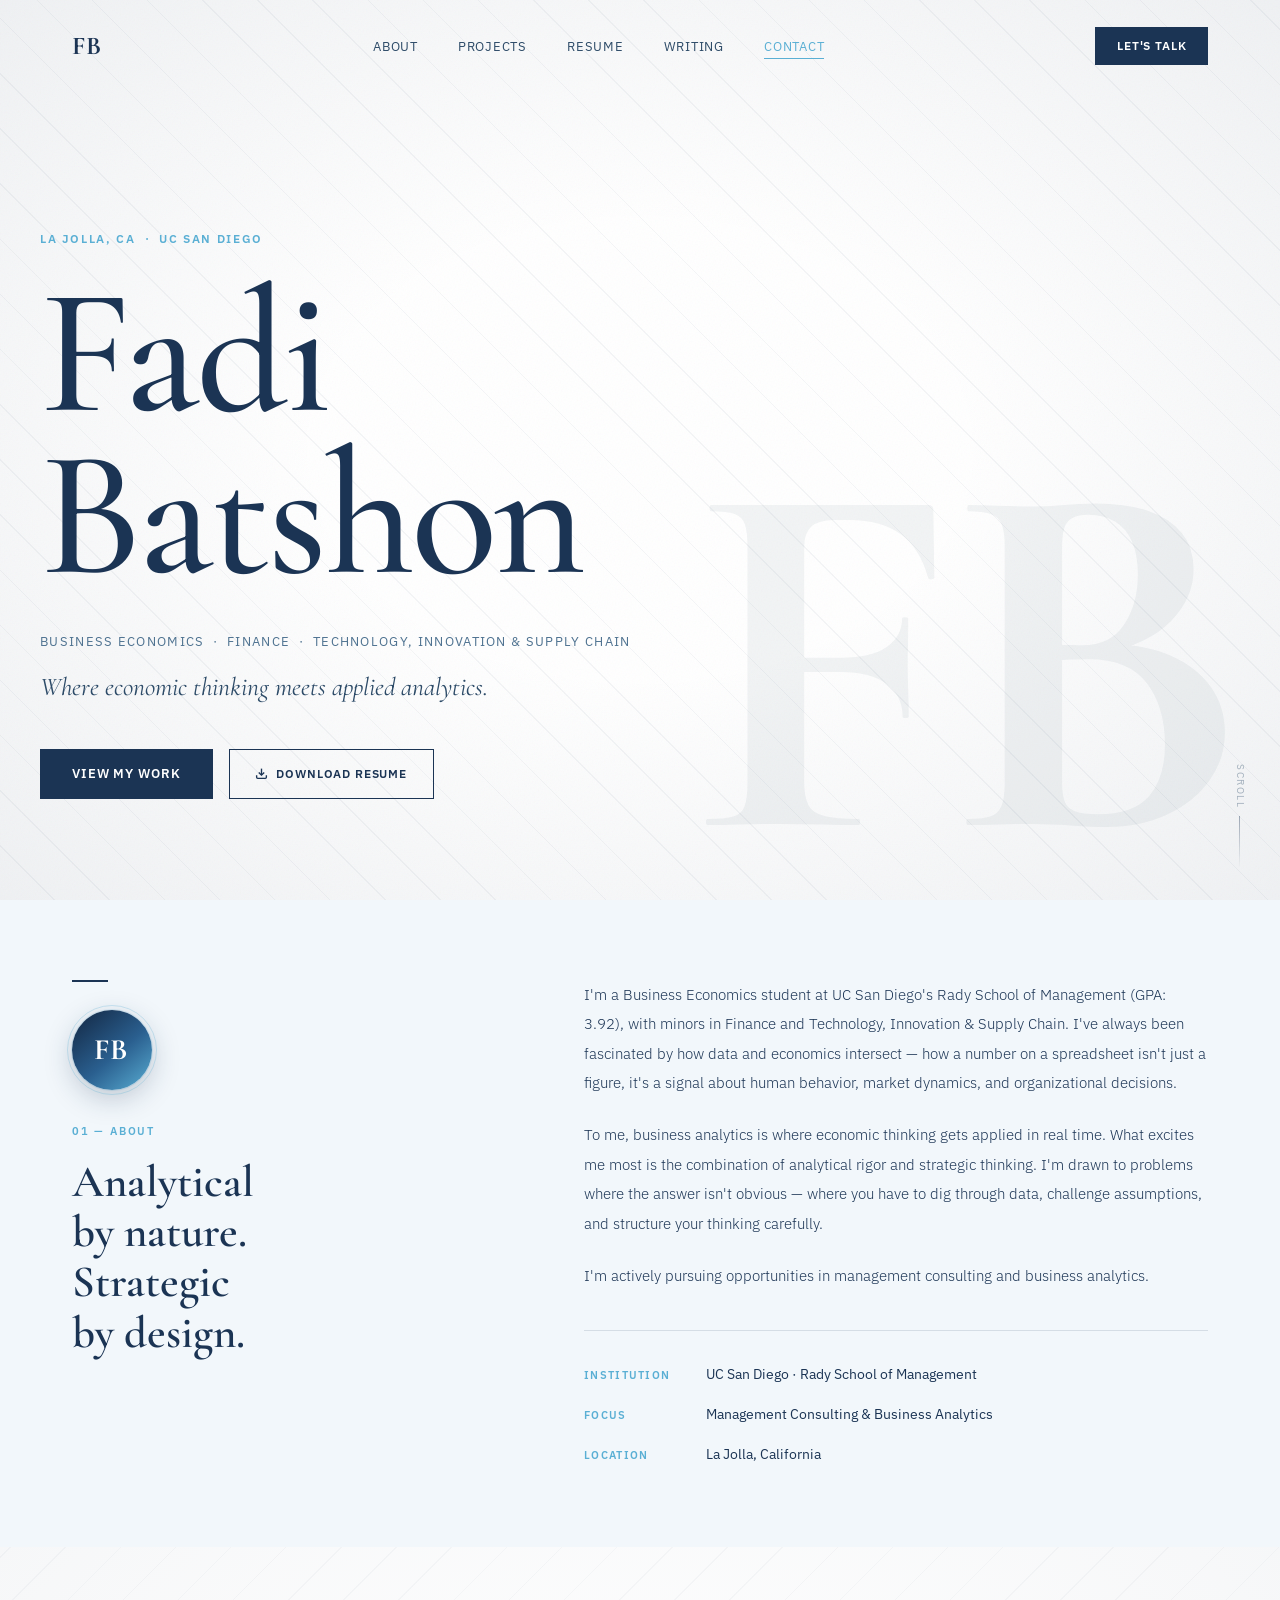
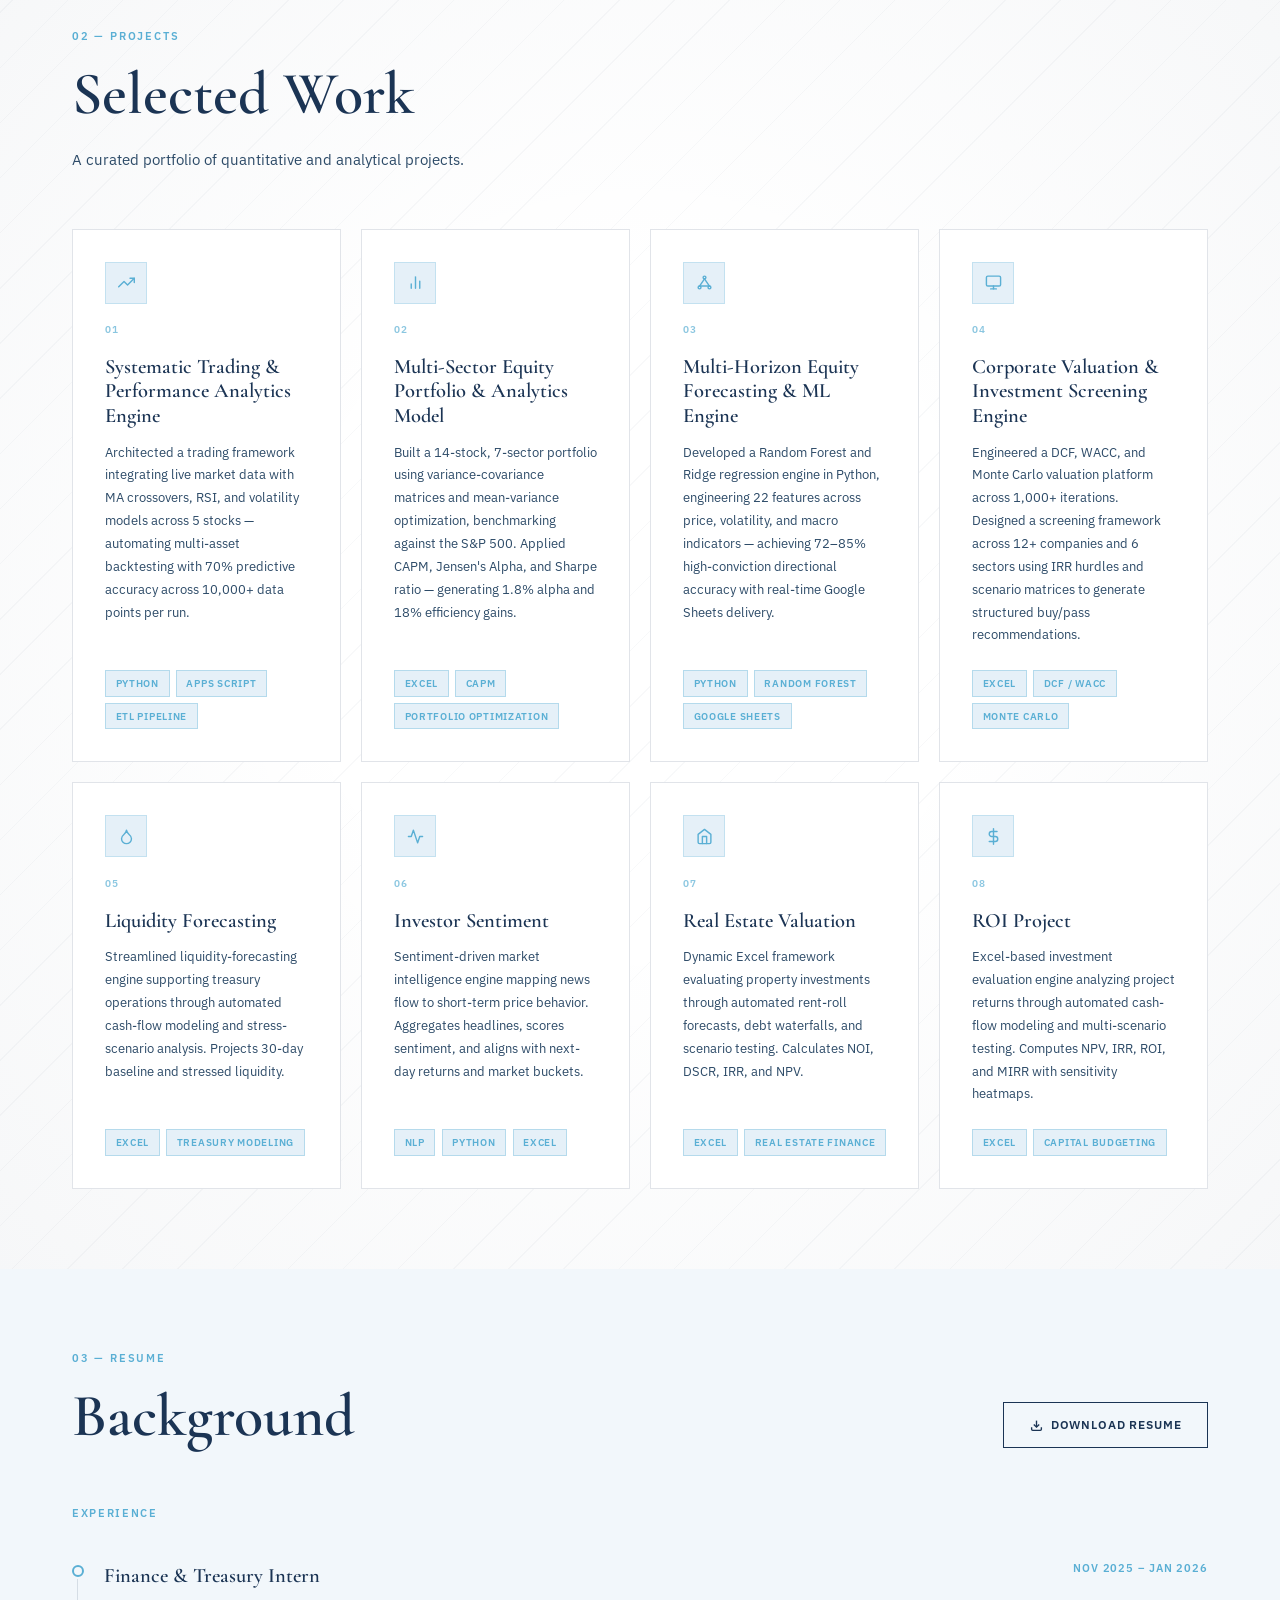
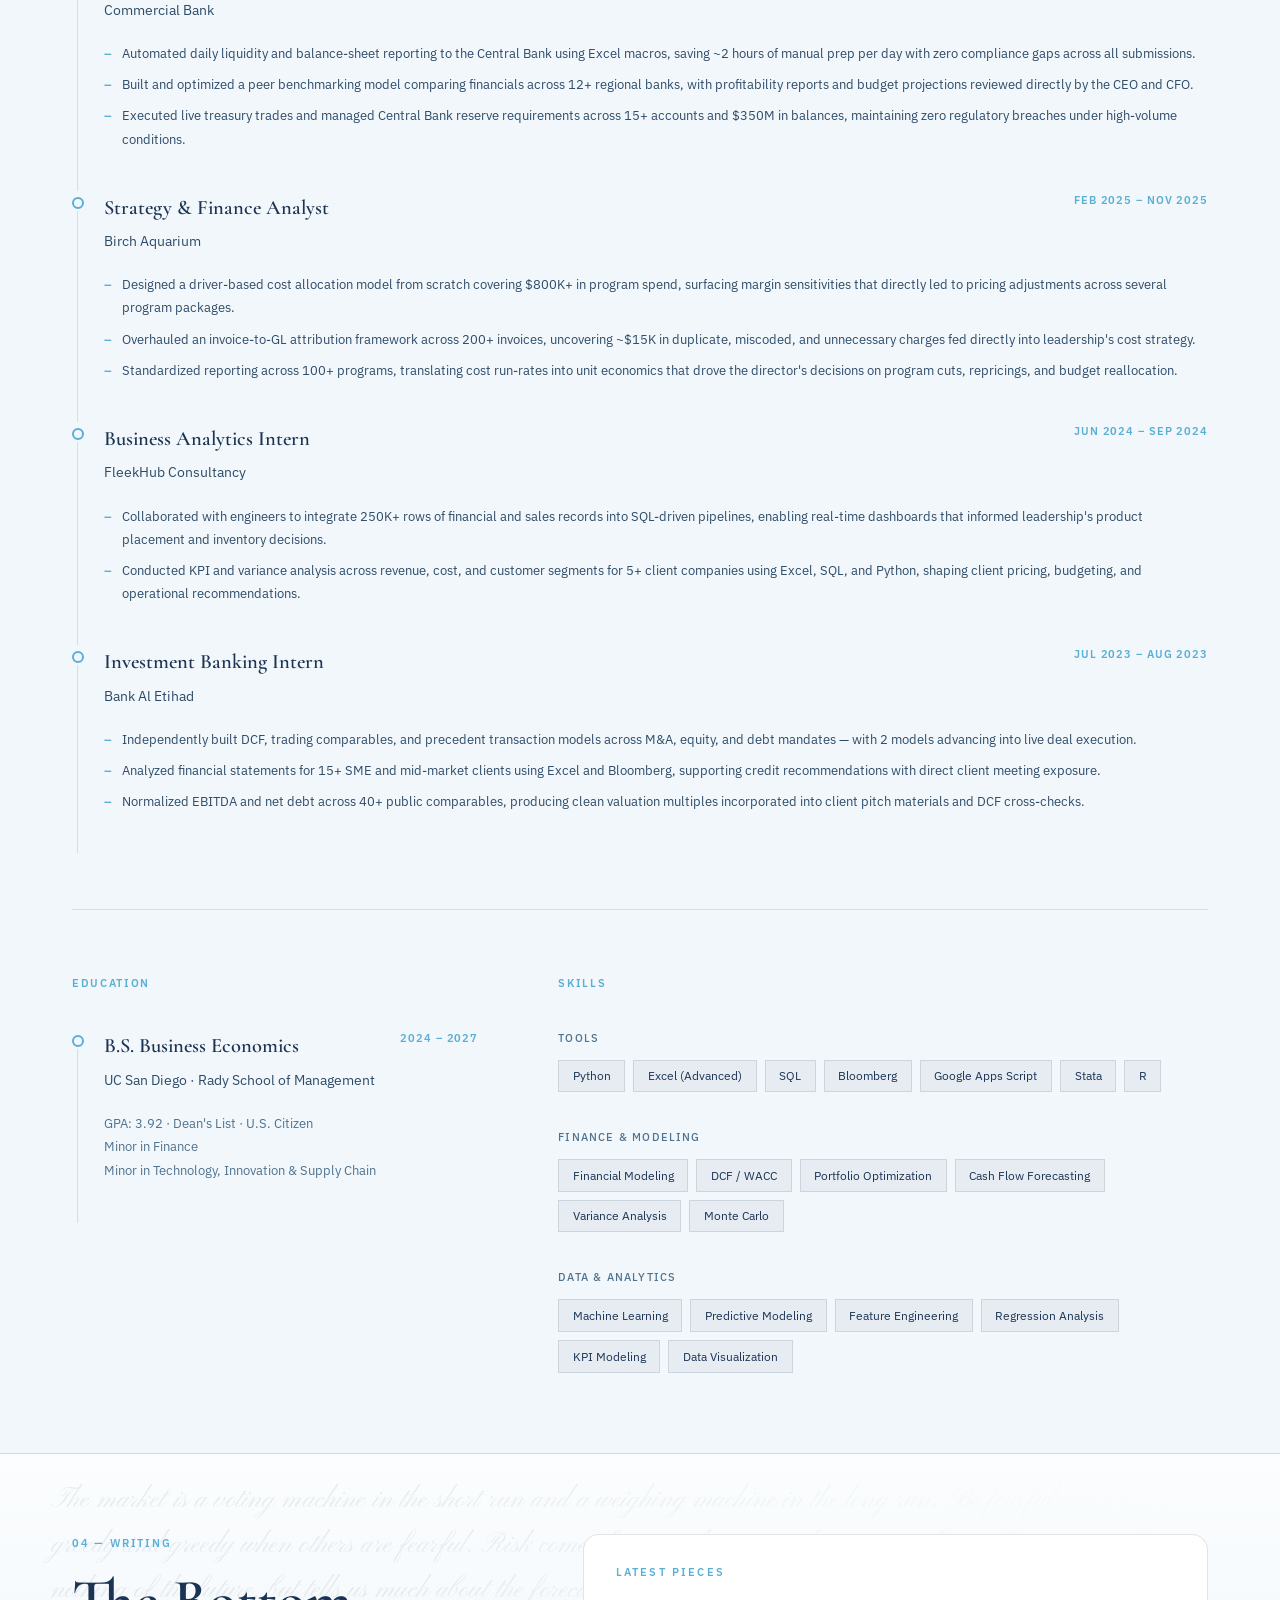
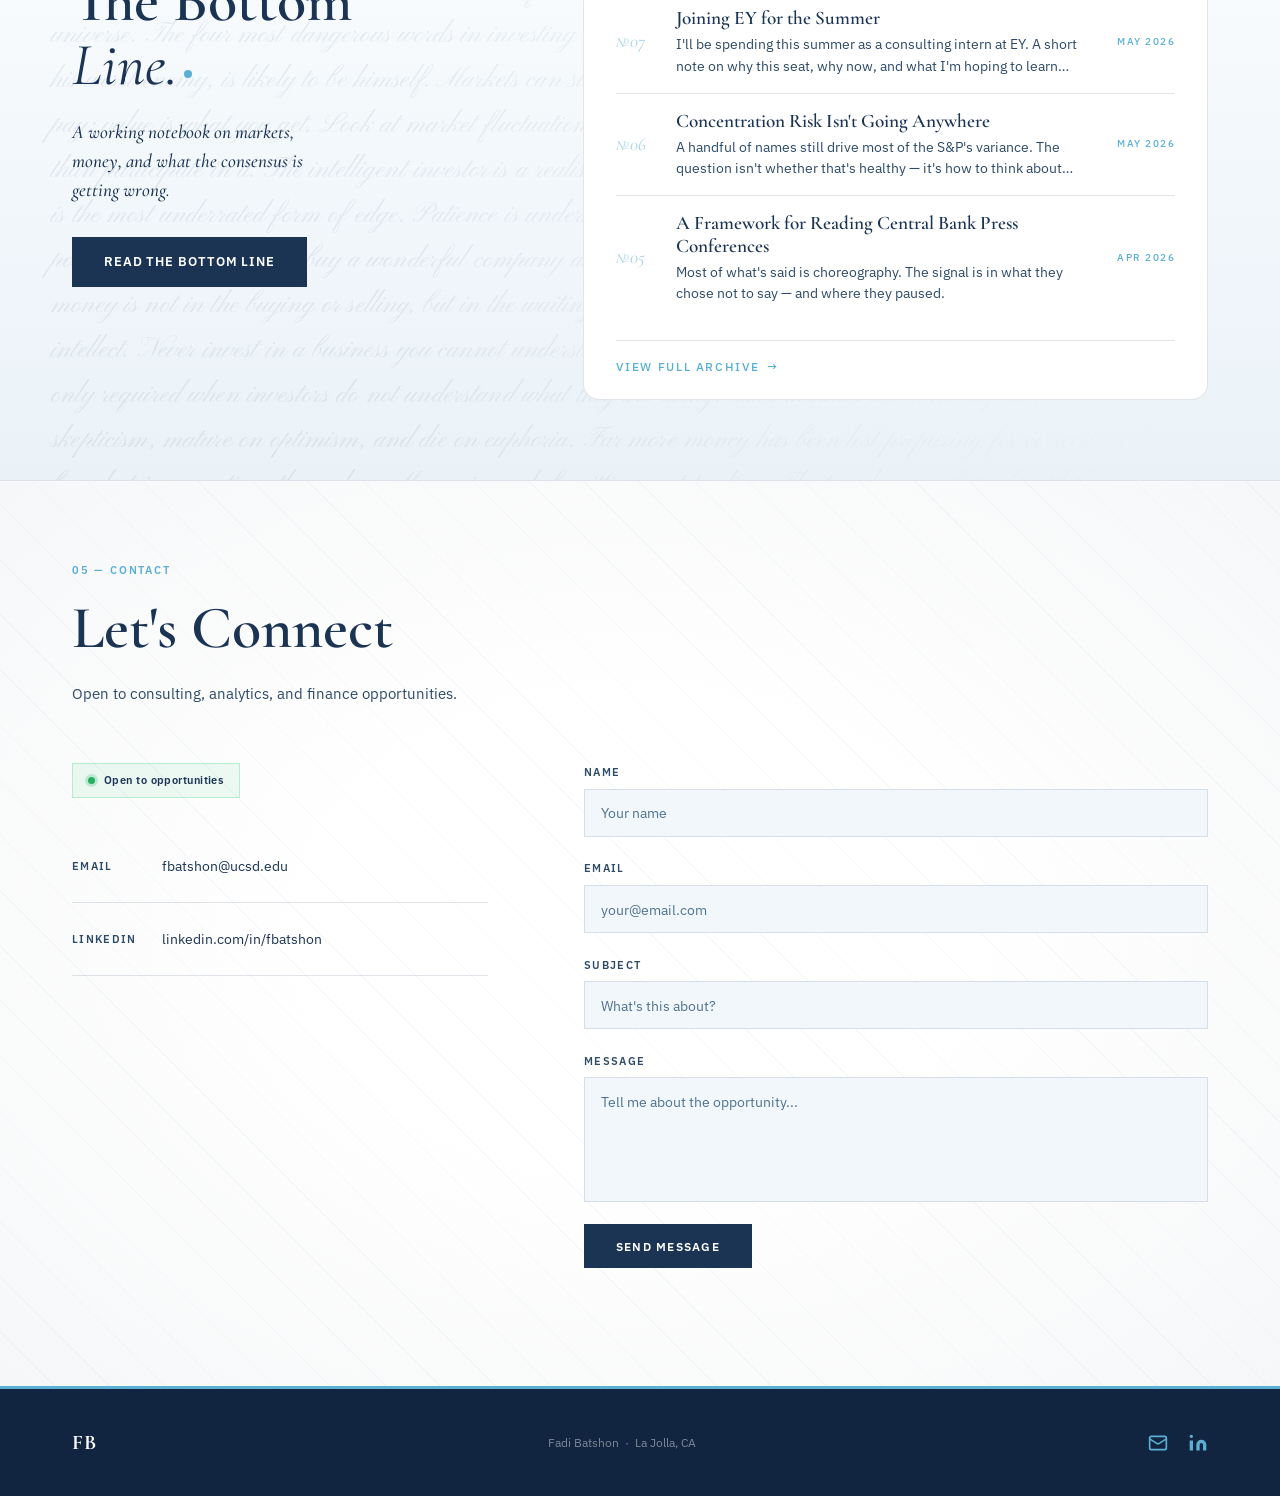
==== commit 0160525b: "Fix drop-cap to first paragraph only; reliable cross-page nav - Drop cap: change selector from .post" ====
--- a/index.html
+++ b/index.html
@@ -23,7 +23,7 @@
         <li><a href="#about">About</a></li>
         <li><a href="#projects">Projects</a></li>
         <li><a href="#resume">Resume</a></li>
-        <li><a href="./writing/">Writing</a></li>
+        <li><a href="./writing/" data-section="writing">Writing</a></li>
         <li><a href="#contact">Contact</a></li>
       </ul>
       <a href="#contact" class="btn-nav-cta">Let's Talk</a>
@@ -416,7 +416,7 @@
           <div class="wp-list" id="wpList">
             <p class="wp-loading">Loading…</p>
           </div>
-          <a href="./writing/archive.html" class="wp-archive-link">View full archive <span aria-hidden="true">→</span></a>
+          <a href="./writing/archive/" class="wp-archive-link">View full archive <span aria-hidden="true">→</span></a>
         </div>
       </div>
     </div>
--- a/style.css
+++ b/style.css
@@ -2128,7 +2128,7 @@
   color: var(--text);
 }
 .post-body p { margin: 0 0 1.4rem; }
-.post-body p:first-of-type::first-letter {
+.post-body > p:first-of-type::first-letter {
   font-family: var(--f-serif);
   font-size: 4.2em;
   font-weight: 500;
@@ -2227,5 +2227,5 @@
   .post-row-title { font-size: 1.35rem; }
   .post-wrap { padding: 7rem 0 3rem; }
   .post-body { font-size: 1.12rem; }
-  .post-body p:first-of-type::first-letter { font-size: 3.4em; }
-}
+  .post-body > p:first-of-type::first-letter { font-size: 3.4em; }
+}
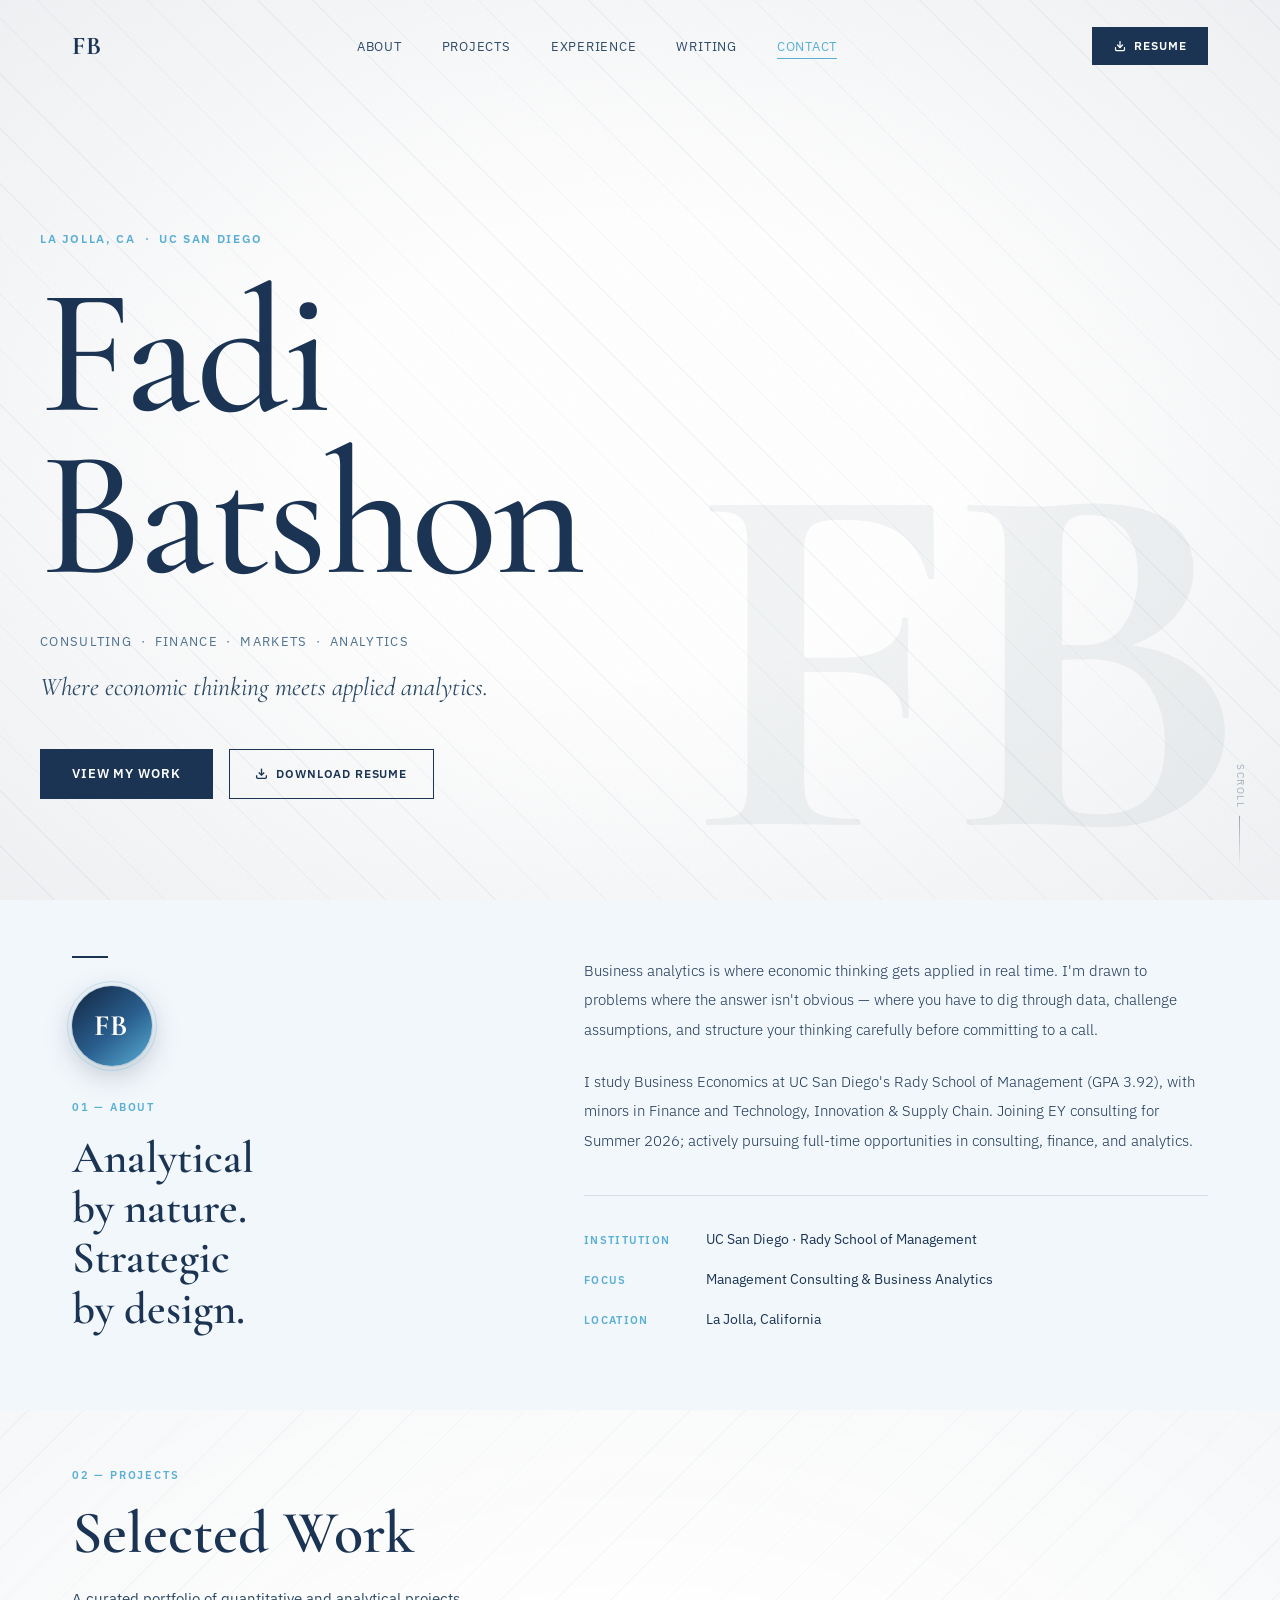
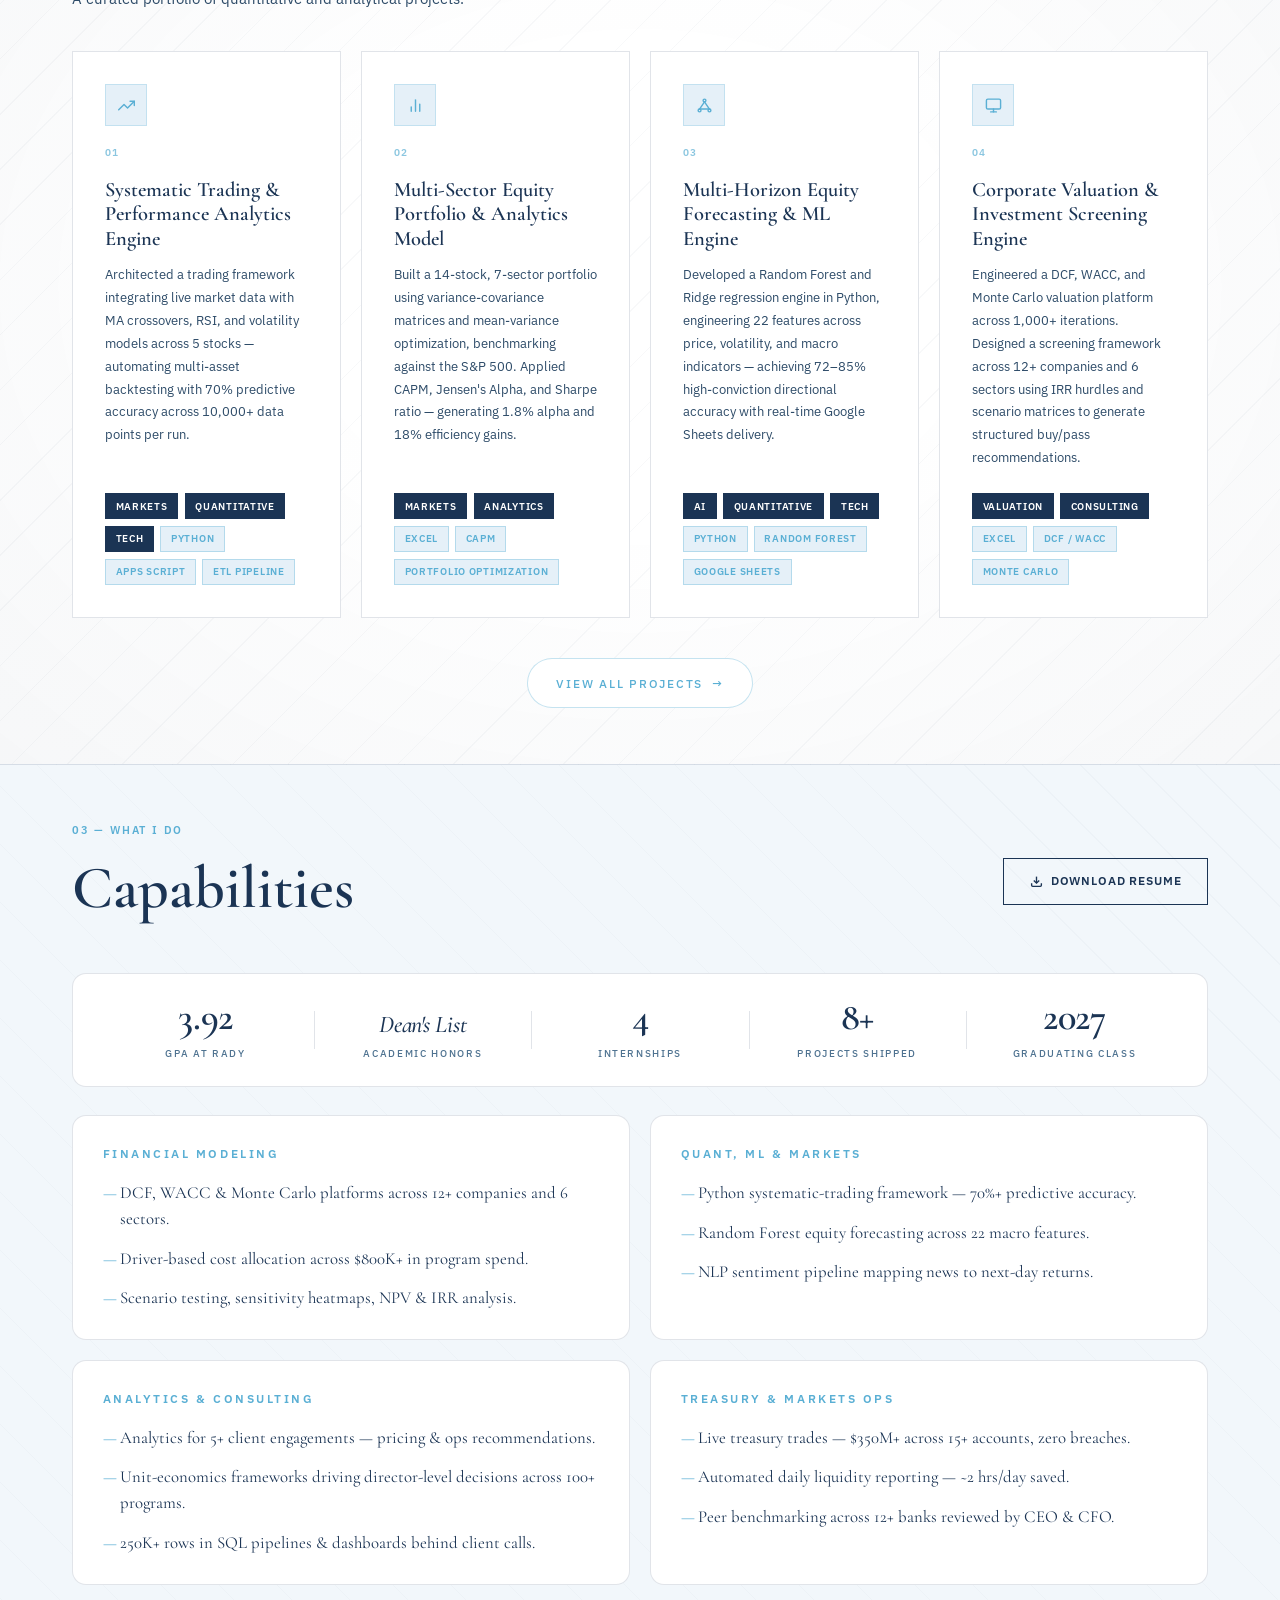
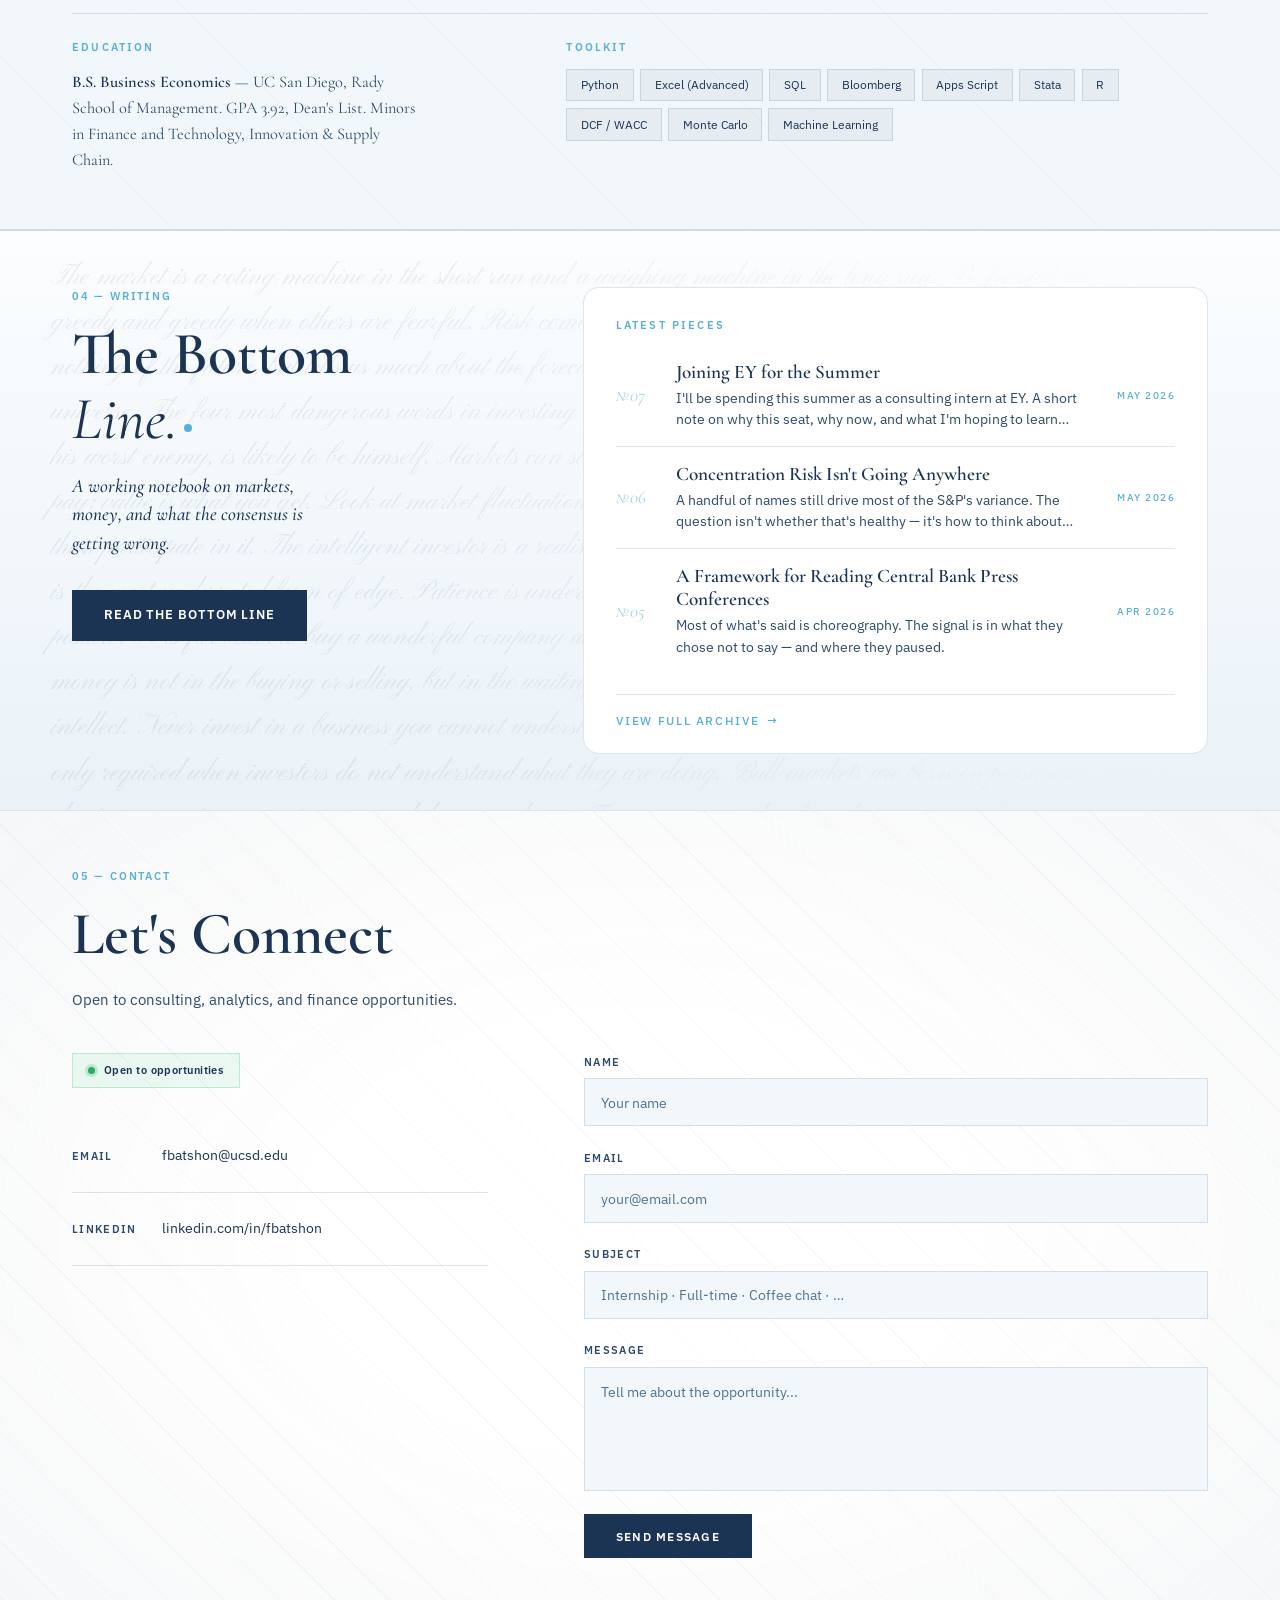
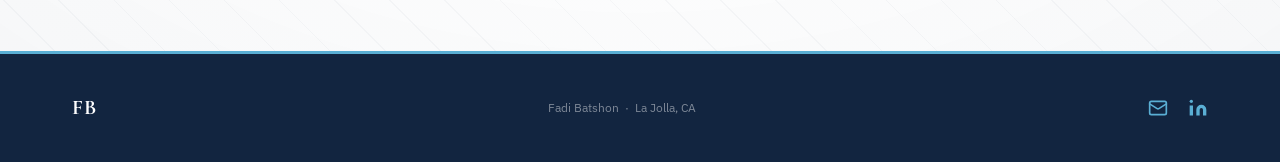
==== commit bcdc5ccf: "Projects archive, Capabilities section, Experience nav, OG tags Big batch of recruiter-facing polish" ====
--- a/index.html
+++ b/index.html
@@ -3,7 +3,18 @@
 <head>
   <meta charset="UTF-8" />
   <meta name="viewport" content="width=device-width, initial-scale=1.0" />
-  <title>Fadi Batshon — Business Economics & Analytics</title>
+  <title>Fadi Batshon — Consulting, Finance & Analytics</title>
+  <meta name="description" content="Business Economics @ UC San Diego Rady. Consulting, finance, and analytics — joining EY Summer 2026." />
+  <link rel="canonical" href="https://fbatshon.com/" />
+  <meta property="og:title" content="Fadi Batshon — Consulting, Finance & Analytics" />
+  <meta property="og:description" content="Business Economics @ UC San Diego Rady. Consulting, finance, and analytics — joining EY Summer 2026." />
+  <meta property="og:type" content="website" />
+  <meta property="og:url" content="https://fbatshon.com/" />
+  <meta property="og:image" content="https://fbatshon.com/favicons/apple-touch-icon.png" />
+  <meta name="twitter:card" content="summary" />
+  <meta name="twitter:title" content="Fadi Batshon — Consulting, Finance & Analytics" />
+  <meta name="twitter:description" content="Business Economics @ UC San Diego Rady. Consulting, finance, and analytics — joining EY Summer 2026." />
+  <meta name="twitter:image" content="https://fbatshon.com/favicons/apple-touch-icon.png" />
   <link rel="preconnect" href="https://fonts.googleapis.com" />
   <link rel="preconnect" href="https://fonts.gstatic.com" crossorigin />
   <link href="https://fonts.googleapis.com/css2?family=Cormorant+Garamond:ital,wght@0,300;0,400;0,500;0,600;0,700;1,300;1,400;1,500&family=IBM+Plex+Sans:ital,wght@0,300;0,400;0,500;0,600;1,300;1,400&family=Pinyon+Script&display=swap" rel="stylesheet" />
@@ -22,11 +33,11 @@
       <ul class="nav-links" id="navLinks">
         <li><a href="#about">About</a></li>
         <li><a href="#projects">Projects</a></li>
-        <li><a href="#resume">Resume</a></li>
+        <li><a href="#resume">Experience</a></li>
         <li><a href="./writing/" data-section="writing">Writing</a></li>
         <li><a href="#contact">Contact</a></li>
       </ul>
-      <a href="#contact" class="btn-nav-cta">Let's Talk</a>
+      <a href="resume.pdf" download="Fadi_Batshon_Resume.pdf" class="btn-nav-cta"><svg width="12" height="12" viewBox="0 0 24 24" fill="none" stroke="currentColor" stroke-width="2.5" stroke-linecap="round" stroke-linejoin="round" aria-hidden="true"><path d="M21 15v4a2 2 0 0 1-2 2H5a2 2 0 0 1-2-2v-4"/><polyline points="7 10 12 15 17 10"/><line x1="12" y1="15" x2="12" y2="3"/></svg> Resume</a>
       <button class="nav-toggle" id="navToggle" aria-label="Toggle menu" aria-expanded="false">
         <span></span>
         <span></span>
@@ -40,10 +51,10 @@
     <ul>
       <li><a href="#about"          class="mob-link">About</a></li>
       <li><a href="#projects"       class="mob-link">Projects</a></li>
-      <li><a href="#resume"         class="mob-link">Resume</a></li>
+      <li><a href="#resume"         class="mob-link">Experience</a></li>
       <li><a href="./writing/"      class="mob-link">Writing</a></li>
       <li><a href="#contact"        class="mob-link">Contact</a></li>
-      <li><a href="#contact"        class="mob-link btn-nav-cta">Let's Talk</a></li>
+      <li><a href="resume.pdf" download="Fadi_Batshon_Resume.pdf" class="mob-link btn-nav-cta"><svg width="12" height="12" viewBox="0 0 24 24" fill="none" stroke="currentColor" stroke-width="2.5" stroke-linecap="round" stroke-linejoin="round" aria-hidden="true"><path d="M21 15v4a2 2 0 0 1-2 2H5a2 2 0 0 1-2-2v-4"/><polyline points="7 10 12 15 17 10"/><line x1="12" y1="15" x2="12" y2="3"/></svg> Resume</a></li>
     </ul>
   </div>
 
@@ -54,7 +65,7 @@
     <div class="hero-body">
       <p class="hero-location">La Jolla, CA &nbsp;·&nbsp; UC San Diego</p>
       <h1 class="hero-name">Fadi<br>Batshon</h1>
-      <p class="hero-tagline">Business Economics &nbsp;·&nbsp; Finance &nbsp;·&nbsp; Technology, Innovation &amp; Supply Chain</p>
+      <p class="hero-tagline">Consulting &nbsp;·&nbsp; Finance &nbsp;·&nbsp; Markets &nbsp;·&nbsp; Analytics</p>
       <p class="hero-sub">Where economic thinking meets applied analytics.</p>
       <div class="hero-ctas">
         <a href="#projects" class="btn-primary">View My Work</a>
@@ -84,9 +95,8 @@
         </div>
 
         <div class="about-right fade-in">
-          <p>I'm a Business Economics student at UC San Diego's Rady School of Management (GPA: 3.92), with minors in Finance and Technology, Innovation &amp; Supply Chain. I've always been fascinated by how data and economics intersect — how a number on a spreadsheet isn't just a figure, it's a signal about human behavior, market dynamics, and organizational decisions.</p>
-          <p>To me, business analytics is where economic thinking gets applied in real time. What excites me most is the combination of analytical rigor and strategic thinking. I'm drawn to problems where the answer isn't obvious — where you have to dig through data, challenge assumptions, and structure your thinking carefully.</p>
-          <p>I'm actively pursuing opportunities in management consulting and business analytics.</p>
+          <p>Business analytics is where economic thinking gets applied in real time. I'm drawn to problems where the answer isn't obvious — where you have to dig through data, challenge assumptions, and structure your thinking carefully before committing to a call.</p>
+          <p>I study Business Economics at UC San Diego's Rady School of Management (GPA 3.92), with minors in Finance and Technology, Innovation &amp; Supply Chain. Joining EY consulting for Summer 2026; actively pursuing full-time opportunities in consulting, finance, and analytics.</p>
 
           <div class="about-meta">
             <div class="meta-row">
@@ -117,129 +127,24 @@
         <p class="sec-sub">A curated portfolio of quantitative and analytical projects.</p>
       </div>
 
-      <div class="proj-grid">
-
-        <article class="proj-card fade-in">
-          <div class="proj-inner">
-            <div class="proj-icon" aria-hidden="true"><svg viewBox="0 0 24 24"><polyline points="23 6 13.5 15.5 8.5 10.5 1 18"/><polyline points="17 6 23 6 23 12"/></svg></div>
-            <span class="proj-num">01</span>
-            <h3 class="proj-title">Systematic Trading &amp; Performance Analytics Engine</h3>
-            <p class="proj-desc">Architected a trading framework integrating live market data with MA crossovers, RSI, and volatility models across 5 stocks — automating multi-asset backtesting with 70% predictive accuracy across 10,000+ data points per run.</p>
-            <div class="proj-tags">
-              <span class="tag">Python</span>
-              <span class="tag">Apps Script</span>
-              <span class="tag">ETL Pipeline</span>
-            </div>
-          </div>
-        </article>
-
-        <article class="proj-card fade-in">
-          <div class="proj-inner">
-            <div class="proj-icon" aria-hidden="true"><svg viewBox="0 0 24 24"><line x1="18" y1="20" x2="18" y2="10"/><line x1="12" y1="20" x2="12" y2="4"/><line x1="6" y1="20" x2="6" y2="14"/></svg></div>
-            <span class="proj-num">02</span>
-            <h3 class="proj-title">Multi-Sector Equity Portfolio &amp; Analytics Model</h3>
-            <p class="proj-desc">Built a 14-stock, 7-sector portfolio using variance-covariance matrices and mean-variance optimization, benchmarking against the S&amp;P 500. Applied CAPM, Jensen's Alpha, and Sharpe ratio — generating 1.8% alpha and 18% efficiency gains.</p>
-            <div class="proj-tags">
-              <span class="tag">Excel</span>
-              <span class="tag">CAPM</span>
-              <span class="tag">Portfolio Optimization</span>
-            </div>
-          </div>
-        </article>
-
-        <article class="proj-card fade-in">
-          <div class="proj-inner">
-            <div class="proj-icon" aria-hidden="true"><svg viewBox="0 0 24 24"><circle cx="12" cy="5" r="2"/><circle cx="5" cy="19" r="2"/><circle cx="19" cy="19" r="2"/><line x1="12" y1="7" x2="5" y2="17"/><line x1="12" y1="7" x2="19" y2="17"/><line x1="5" y1="17" x2="19" y2="17"/></svg></div>
-            <span class="proj-num">03</span>
-            <h3 class="proj-title">Multi-Horizon Equity Forecasting &amp; ML Engine</h3>
-            <p class="proj-desc">Developed a Random Forest and Ridge regression engine in Python, engineering 22 features across price, volatility, and macro indicators — achieving 72–85% high-conviction directional accuracy with real-time Google Sheets delivery.</p>
-            <div class="proj-tags">
-              <span class="tag">Python</span>
-              <span class="tag">Random Forest</span>
-              <span class="tag">Google Sheets</span>
-            </div>
-          </div>
-        </article>
-
-        <article class="proj-card fade-in">
-          <div class="proj-inner">
-            <div class="proj-icon" aria-hidden="true"><svg viewBox="0 0 24 24"><rect x="2" y="3" width="20" height="14" rx="2"/><line x1="8" y1="21" x2="16" y2="21"/><line x1="12" y1="17" x2="12" y2="21"/></svg></div>
-            <span class="proj-num">04</span>
-            <h3 class="proj-title">Corporate Valuation &amp; Investment Screening Engine</h3>
-            <p class="proj-desc">Engineered a DCF, WACC, and Monte Carlo valuation platform across 1,000+ iterations. Designed a screening framework across 12+ companies and 6 sectors using IRR hurdles and scenario matrices to generate structured buy/pass recommendations.</p>
-            <div class="proj-tags">
-              <span class="tag">Excel</span>
-              <span class="tag">DCF / WACC</span>
-              <span class="tag">Monte Carlo</span>
-            </div>
-          </div>
-        </article>
-
-        <article class="proj-card fade-in">
-          <div class="proj-inner">
-            <div class="proj-icon" aria-hidden="true"><svg viewBox="0 0 24 24"><path d="M12 22a7 7 0 0 0 7-7c0-2-1-3.9-3-5.5s-3.5-4-4-6.5c-.5 2.5-2 4.9-4 6.5C6 11.1 5 13 5 15a7 7 0 0 0 7 7z"/></svg></div>
-            <span class="proj-num">05</span>
-            <h3 class="proj-title">Liquidity Forecasting</h3>
-            <p class="proj-desc">Streamlined liquidity-forecasting engine supporting treasury operations through automated cash-flow modeling and stress-scenario analysis. Projects 30-day baseline and stressed liquidity.</p>
-            <div class="proj-tags">
-              <span class="tag">Excel</span>
-              <span class="tag">Treasury Modeling</span>
-            </div>
-          </div>
-        </article>
-
-        <article class="proj-card fade-in">
-          <div class="proj-inner">
-            <div class="proj-icon" aria-hidden="true"><svg viewBox="0 0 24 24"><polyline points="22 12 18 12 15 21 9 3 6 12 2 12"/></svg></div>
-            <span class="proj-num">06</span>
-            <h3 class="proj-title">Investor Sentiment</h3>
-            <p class="proj-desc">Sentiment-driven market intelligence engine mapping news flow to short-term price behavior. Aggregates headlines, scores sentiment, and aligns with next-day returns and market buckets.</p>
-            <div class="proj-tags">
-              <span class="tag">NLP</span>
-              <span class="tag">Python</span>
-              <span class="tag">Excel</span>
-            </div>
-          </div>
-        </article>
-
-        <article class="proj-card fade-in">
-          <div class="proj-inner">
-            <div class="proj-icon" aria-hidden="true"><svg viewBox="0 0 24 24"><path d="M3 9l9-7 9 7v11a2 2 0 0 1-2 2H5a2 2 0 0 1-2-2z"/><polyline points="9 22 9 12 15 12 15 22"/></svg></div>
-            <span class="proj-num">07</span>
-            <h3 class="proj-title">Real Estate Valuation</h3>
-            <p class="proj-desc">Dynamic Excel framework evaluating property investments through automated rent-roll forecasts, debt waterfalls, and scenario testing. Calculates NOI, DSCR, IRR, and NPV.</p>
-            <div class="proj-tags">
-              <span class="tag">Excel</span>
-              <span class="tag">Real Estate Finance</span>
-            </div>
-          </div>
-        </article>
-
-        <article class="proj-card fade-in">
-          <div class="proj-inner">
-            <div class="proj-icon" aria-hidden="true"><svg viewBox="0 0 24 24"><line x1="12" y1="1" x2="12" y2="23"/><path d="M17 5H9.5a3.5 3.5 0 0 0 0 7h5a3.5 3.5 0 0 1 0 7H6"/></svg></div>
-            <span class="proj-num">08</span>
-            <h3 class="proj-title">ROI Project</h3>
-            <p class="proj-desc">Excel-based investment evaluation engine analyzing project returns through automated cash-flow modeling and multi-scenario testing. Computes NPV, IRR, ROI, and MIRR with sensitivity heatmaps.</p>
-            <div class="proj-tags">
-              <span class="tag">Excel</span>
-              <span class="tag">Capital Budgeting</span>
-            </div>
-          </div>
-        </article>
-
-      </div>
-    </div>
-  </section>
-
-  <!-- ░░ RESUME ░░ -->
-  <section class="resume" id="resume">
-    <div class="container">
-
-      <div class="res-top-row fade-in">
+      <div id="projGrid" class="proj-grid" aria-live="polite">
+        <p class="proj-loading">Loading projects…</p>
+      </div>
+
+      <div id="projCtaWrap" class="arch-cta-wrap" hidden>
+        <a class="arch-cta" href="./projects/">View all projects <span aria-hidden="true">→</span></a>
+      </div>
+    </div>
+  </section>
+
+  <!-- ░░ CAPABILITIES (replaces resume timeline) ░░ -->
+  <section class="caps" id="resume">
+    <div class="container">
+
+      <div class="caps-top-row fade-in">
         <div>
-          <p class="sec-label">03 — Resume</p>
-          <h2 class="sec-h">Background</h2>
+          <p class="sec-label">03 — What I Do</p>
+          <h2 class="sec-h">Capabilities</h2>
         </div>
         <a href="resume.pdf" download="Fadi_Batshon_Resume.pdf" class="btn-download">
           <svg width="13" height="13" viewBox="0 0 24 24" fill="none" stroke="currentColor" stroke-width="2.5" aria-hidden="true"><path d="M21 15v4a2 2 0 0 1-2 2H5a2 2 0 0 1-2-2v-4"/><polyline points="7 10 12 15 17 10"/><line x1="12" y1="15" x2="12" y2="3"/></svg>
@@ -247,154 +152,96 @@
         </a>
       </div>
 
-      <!-- Experience -->
-      <div class="res-block">
-        <h3 class="res-col-title fade-in">Experience</h3>
-        <div class="timeline">
-
-          <div class="tl-item fade-in">
-            <div class="tl-dot"></div>
-            <div class="tl-body">
-              <div class="tl-row">
-                <div>
-                  <h4 class="tl-degree">Finance &amp; Treasury Intern</h4>
-                  <p class="tl-org">Commercial Bank</p>
-                </div>
-                <p class="tl-year">Nov 2025 – Jan 2026</p>
-              </div>
-              <ul class="tl-list">
-                <li>Automated daily liquidity and balance-sheet reporting to the Central Bank using Excel macros, saving ~2 hours of manual prep per day with zero compliance gaps across all submissions.</li>
-                <li>Built and optimized a peer benchmarking model comparing financials across 12+ regional banks, with profitability reports and budget projections reviewed directly by the CEO and CFO.</li>
-                <li>Executed live treasury trades and managed Central Bank reserve requirements across 15+ accounts and $350M in balances, maintaining zero regulatory breaches under high-volume conditions.</li>
-              </ul>
-            </div>
+      <!-- Stats banner -->
+      <div class="caps-stats fade-in">
+        <div class="caps-stat">
+          <span class="caps-stat-num">3.92</span>
+          <span class="caps-stat-lbl">GPA at Rady</span>
+        </div>
+        <div class="caps-stat">
+          <span class="caps-stat-num caps-stat-text">Dean's List</span>
+          <span class="caps-stat-lbl">Academic Honors</span>
+        </div>
+        <div class="caps-stat">
+          <span class="caps-stat-num">4</span>
+          <span class="caps-stat-lbl">Internships</span>
+        </div>
+        <div class="caps-stat">
+          <span class="caps-stat-num">8+</span>
+          <span class="caps-stat-lbl">Projects Shipped</span>
+        </div>
+        <div class="caps-stat">
+          <span class="caps-stat-num">2027</span>
+          <span class="caps-stat-lbl">Graduating Class</span>
+        </div>
+      </div>
+
+      <!-- 4 capability pillars -->
+      <div class="caps-grid">
+
+        <div class="caps-pillar fade-in">
+          <h3 class="caps-pillar-title">Financial Modeling</h3>
+          <ul class="caps-list">
+            <li>DCF, WACC &amp; Monte Carlo platforms across 12+ companies and 6 sectors.</li>
+            <li>Driver-based cost allocation across $800K+ in program spend.</li>
+            <li>Scenario testing, sensitivity heatmaps, NPV &amp; IRR analysis.</li>
+          </ul>
+        </div>
+
+        <div class="caps-pillar fade-in">
+          <h3 class="caps-pillar-title">Quant, ML &amp; Markets</h3>
+          <ul class="caps-list">
+            <li>Python systematic-trading framework — 70%+ predictive accuracy.</li>
+            <li>Random Forest equity forecasting across 22 macro features.</li>
+            <li>NLP sentiment pipeline mapping news to next-day returns.</li>
+          </ul>
+        </div>
+
+        <div class="caps-pillar fade-in">
+          <h3 class="caps-pillar-title">Analytics &amp; Consulting</h3>
+          <ul class="caps-list">
+            <li>Analytics for 5+ client engagements — pricing &amp; ops recommendations.</li>
+            <li>Unit-economics frameworks driving director-level decisions across 100+ programs.</li>
+            <li>250K+ rows in SQL pipelines &amp; dashboards behind client calls.</li>
+          </ul>
+        </div>
+
+        <div class="caps-pillar fade-in">
+          <h3 class="caps-pillar-title">Treasury &amp; Markets Ops</h3>
+          <ul class="caps-list">
+            <li>Live treasury trades — $350M+ across 15+ accounts, zero breaches.</li>
+            <li>Automated daily liquidity reporting — ~2 hrs/day saved.</li>
+            <li>Peer benchmarking across 12+ banks reviewed by CEO &amp; CFO.</li>
+          </ul>
+        </div>
+
+      </div>
+
+      <!-- Education + Toolkit footer -->
+      <div class="caps-foot">
+        <div class="caps-foot-col fade-in">
+          <span class="caps-foot-lbl">Education</span>
+          <p class="caps-foot-body">
+            <strong>B.S. Business Economics</strong> — UC San Diego, Rady School of Management. GPA 3.92, Dean's List. Minors in Finance and Technology, Innovation &amp; Supply Chain.
+          </p>
+        </div>
+        <div class="caps-foot-col fade-in">
+          <span class="caps-foot-lbl">Toolkit</span>
+          <div class="caps-foot-chips">
+            <span class="chip">Python</span>
+            <span class="chip">Excel (Advanced)</span>
+            <span class="chip">SQL</span>
+            <span class="chip">Bloomberg</span>
+            <span class="chip">Apps Script</span>
+            <span class="chip">Stata</span>
+            <span class="chip">R</span>
+            <span class="chip">DCF / WACC</span>
+            <span class="chip">Monte Carlo</span>
+            <span class="chip">Machine Learning</span>
           </div>
-
-          <div class="tl-item fade-in">
-            <div class="tl-dot"></div>
-            <div class="tl-body">
-              <div class="tl-row">
-                <div>
-                  <h4 class="tl-degree">Strategy &amp; Finance Analyst</h4>
-                  <p class="tl-org">Birch Aquarium</p>
-                </div>
-                <p class="tl-year">Feb 2025 – Nov 2025</p>
-              </div>
-              <ul class="tl-list">
-                <li>Designed a driver-based cost allocation model from scratch covering $800K+ in program spend, surfacing margin sensitivities that directly led to pricing adjustments across several program packages.</li>
-                <li>Overhauled an invoice-to-GL attribution framework across 200+ invoices, uncovering ~$15K in duplicate, miscoded, and unnecessary charges fed directly into leadership's cost strategy.</li>
-                <li>Standardized reporting across 100+ programs, translating cost run-rates into unit economics that drove the director's decisions on program cuts, repricings, and budget reallocation.</li>
-              </ul>
-            </div>
-          </div>
-
-          <div class="tl-item fade-in">
-            <div class="tl-dot"></div>
-            <div class="tl-body">
-              <div class="tl-row">
-                <div>
-                  <h4 class="tl-degree">Business Analytics Intern</h4>
-                  <p class="tl-org">FleekHub Consultancy</p>
-                </div>
-                <p class="tl-year">Jun 2024 – Sep 2024</p>
-              </div>
-              <ul class="tl-list">
-                <li>Collaborated with engineers to integrate 250K+ rows of financial and sales records into SQL-driven pipelines, enabling real-time dashboards that informed leadership's product placement and inventory decisions.</li>
-                <li>Conducted KPI and variance analysis across revenue, cost, and customer segments for 5+ client companies using Excel, SQL, and Python, shaping client pricing, budgeting, and operational recommendations.</li>
-              </ul>
-            </div>
-          </div>
-
-          <div class="tl-item fade-in">
-            <div class="tl-dot"></div>
-            <div class="tl-body">
-              <div class="tl-row">
-                <div>
-                  <h4 class="tl-degree">Investment Banking Intern</h4>
-                  <p class="tl-org">Bank Al Etihad</p>
-                </div>
-                <p class="tl-year">Jul 2023 – Aug 2023</p>
-              </div>
-              <ul class="tl-list">
-                <li>Independently built DCF, trading comparables, and precedent transaction models across M&amp;A, equity, and debt mandates — with 2 models advancing into live deal execution.</li>
-                <li>Analyzed financial statements for 15+ SME and mid-market clients using Excel and Bloomberg, supporting credit recommendations with direct client meeting exposure.</li>
-                <li>Normalized EBITDA and net debt across 40+ public comparables, producing clean valuation multiples incorporated into client pitch materials and DCF cross-checks.</li>
-              </ul>
-            </div>
-          </div>
-
-        </div>
-      </div>
-
-      <!-- Education + Skills -->
-      <div class="resume-grid">
-
-        <div class="res-col fade-in">
-          <h3 class="res-col-title">Education</h3>
-          <div class="timeline">
-            <div class="tl-item">
-              <div class="tl-dot"></div>
-              <div class="tl-body">
-                <div class="tl-row">
-                  <div>
-                    <h4 class="tl-degree">B.S. Business Economics</h4>
-                    <p class="tl-org">UC San Diego · Rady School of Management</p>
-                  </div>
-                  <p class="tl-year">2024 – 2027</p>
-                </div>
-                <p class="tl-detail">GPA: 3.92 · Dean's List · U.S. Citizen</p>
-                <p class="tl-detail">Minor in Finance</p>
-                <p class="tl-detail">Minor in Technology, Innovation &amp; Supply Chain</p>
-              </div>
-            </div>
-          </div>
-        </div>
-
-        <div class="res-col fade-in">
-          <h3 class="res-col-title">Skills</h3>
-          <div class="skill-groups">
-
-            <div class="skill-group">
-              <span class="skill-cat">Tools</span>
-              <div class="skill-chips">
-                <span class="chip">Python</span>
-                <span class="chip">Excel (Advanced)</span>
-                <span class="chip">SQL</span>
-                <span class="chip">Bloomberg</span>
-                <span class="chip">Google Apps Script</span>
-                <span class="chip">Stata</span>
-                <span class="chip">R</span>
-              </div>
-            </div>
-
-            <div class="skill-group">
-              <span class="skill-cat">Finance &amp; Modeling</span>
-              <div class="skill-chips">
-                <span class="chip">Financial Modeling</span>
-                <span class="chip">DCF / WACC</span>
-                <span class="chip">Portfolio Optimization</span>
-                <span class="chip">Cash Flow Forecasting</span>
-                <span class="chip">Variance Analysis</span>
-                <span class="chip">Monte Carlo</span>
-              </div>
-            </div>
-
-            <div class="skill-group">
-              <span class="skill-cat">Data &amp; Analytics</span>
-              <div class="skill-chips">
-                <span class="chip">Machine Learning</span>
-                <span class="chip">Predictive Modeling</span>
-                <span class="chip">Feature Engineering</span>
-                <span class="chip">Regression Analysis</span>
-                <span class="chip">KPI Modeling</span>
-                <span class="chip">Data Visualization</span>
-              </div>
-            </div>
-
-          </div>
-        </div>
-
-      </div>
+        </div>
+      </div>
+
     </div>
   </section>
 
@@ -462,7 +309,14 @@
             </div>
             <div class="field">
               <label for="fsubject">Subject</label>
-              <input type="text" id="fsubject" name="subject" placeholder="What's this about?" required />
+              <input type="text" id="fsubject" name="subject" placeholder="Internship · Full-time · Coffee chat · …" autocomplete="off" list="subject-options" required />
+              <datalist id="subject-options">
+                <option value="Internship opportunity"></option>
+                <option value="Full-time role"></option>
+                <option value="Coffee chat"></option>
+                <option value="Collaboration"></option>
+                <option value="Quick question"></option>
+              </datalist>
             </div>
             <div class="field">
               <label for="fmsg">Message</label>
--- a/style.css
+++ b/style.css
@@ -81,7 +81,7 @@
   line-height: 1.7;
 }
 
-.sec-head { margin-bottom: 3.5rem; }
+.sec-head { margin-bottom: 2.5rem; }
 
 /* Scroll reveal */
 .fade-in {
@@ -159,6 +159,7 @@
 .btn-nav-cta {
   display: inline-flex;
   align-items: center;
+  gap: .55rem;
   padding: .55rem 1.35rem;
   background: var(--navy);
   color: var(--white);
@@ -416,7 +417,7 @@
    ABOUT — tinted off background
    ============================================================ */
 .about {
-  padding: 5rem 0;
+  padding: 3.5rem 0;
   background-color: var(--off);
 }
 
@@ -510,7 +511,7 @@
    PROJECTS — white, cards with sky hover accent
    ============================================================ */
 .projects {
-  padding: 5rem 0;
+  padding: 3.5rem 0;
   background-color: var(--white);
   background-image:
     radial-gradient(ellipse at 50% 50%, transparent 35%, rgba(27,52,84,.04) 100%),
@@ -635,8 +636,216 @@
   color: var(--navy);
 }
 
+/* Primary tag — category, more emphasized than the tech tags */
+.tag-primary {
+  background: var(--navy);
+  color: var(--white);
+  border-color: var(--navy);
+}
+.proj-card:hover .tag-primary {
+  background: var(--navy-dark);
+  color: var(--white);
+  border-color: var(--navy-dark);
+}
+
+.proj-loading {
+  grid-column: 1 / -1;
+  text-align: center;
+  color: var(--sub);
+  padding: 2rem 1rem;
+  font-size: .95rem;
+}
+
 /* ============================================================
-   RESUME — off background
+   CAPABILITIES — replaces resume timeline, recruiter-scannable
+   ============================================================ */
+.caps {
+  padding: 3.5rem 0;
+  background-color: var(--off);
+  background-image: repeating-linear-gradient(45deg, transparent 0 40px, rgba(27,52,84,.022) 40px 41px);
+  border-top: 1px solid var(--border);
+  border-bottom: 1px solid var(--border);
+}
+
+.caps-top-row {
+  display: flex;
+  align-items: center;
+  justify-content: space-between;
+  flex-wrap: wrap;
+  gap: 1.5rem;
+  margin-bottom: 2rem;
+}
+
+/* Stats banner */
+.caps-stats {
+  display: flex;
+  align-items: stretch;
+  justify-content: space-between;
+  flex-wrap: wrap;
+  gap: 1rem;
+  padding: 1.5rem 2rem;
+  background: var(--white);
+  border: 1px solid var(--border);
+  border-radius: 14px;
+  margin-bottom: 1.75rem;
+}
+.caps-stat {
+  display: flex;
+  flex-direction: column;
+  align-items: center;
+  text-align: center;
+  flex: 1;
+  min-width: 120px;
+  position: relative;
+}
+.caps-stat + .caps-stat::before {
+  content: "";
+  position: absolute;
+  left: -.5rem;
+  top: 50%;
+  transform: translateY(-50%);
+  height: 38px;
+  width: 1px;
+  background: var(--border);
+}
+.caps-stat-num {
+  font-family: var(--f-serif);
+  font-weight: 600;
+  font-size: clamp(1.7rem, 3vw, 2.4rem);
+  color: var(--navy);
+  line-height: 1;
+  letter-spacing: -.01em;
+  margin-bottom: .5rem;
+  /* Force same vertical height so text + numeric stats baseline-align */
+  min-height: clamp(1.7rem, 3vw, 2.4rem);
+  display: flex;
+  align-items: flex-end;
+  justify-content: center;
+}
+.caps-stat-text {
+  font-size: clamp(1.15rem, 1.9vw, 1.5rem);
+  font-style: italic;
+  font-weight: 500;
+  line-height: 1;
+}
+.caps-stat-lbl {
+  font-family: var(--f-sans);
+  font-size: .65rem;
+  font-weight: 500;
+  letter-spacing: .16em;
+  text-transform: uppercase;
+  color: var(--sub);
+}
+
+/* 4 capability pillars */
+.caps-grid {
+  display: grid;
+  grid-template-columns: repeat(2, 1fr);
+  gap: 1.25rem;
+  margin-bottom: 1.75rem;
+}
+.caps-pillar {
+  background: var(--white);
+  border: 1px solid var(--border);
+  border-radius: 14px;
+  padding: 1.75rem 1.85rem;
+  transition: transform .35s var(--ease), border-color .35s var(--ease), box-shadow .35s var(--ease);
+  position: relative;
+  overflow: hidden;
+}
+.caps-pillar::before {
+  content: "";
+  position: absolute;
+  top: 0; left: 0;
+  width: 3px; height: 100%;
+  background: var(--sky);
+  transform: scaleY(0);
+  transform-origin: top;
+  transition: transform .45s var(--ease);
+}
+.caps-pillar:hover {
+  transform: translateY(-3px);
+  border-color: var(--border-s);
+  box-shadow: 0 18px 36px -24px rgba(27,52,84,.22);
+}
+.caps-pillar:hover::before { transform: scaleY(1); }
+.caps-pillar-title {
+  font-family: var(--f-sans);
+  font-size: .72rem;
+  font-weight: 600;
+  letter-spacing: .22em;
+  text-transform: uppercase;
+  color: var(--sky);
+  margin: 0 0 1rem;
+}
+.caps-list {
+  list-style: none;
+  padding: 0;
+  margin: 0;
+  display: flex;
+  flex-direction: column;
+  gap: .85rem;
+}
+.caps-list li {
+  font-family: var(--f-serif);
+  font-size: 1.05rem;
+  line-height: 1.55;
+  color: var(--text);
+  padding-left: 1.1rem;
+  position: relative;
+}
+.caps-list li::before {
+  content: "—";
+  position: absolute;
+  left: 0;
+  color: var(--sky);
+  font-weight: 500;
+}
+
+/* Education + Toolkit footer */
+.caps-foot {
+  display: grid;
+  grid-template-columns: minmax(280px, 1fr) 1.4fr;
+  gap: 2.25rem;
+  padding-top: 1.5rem;
+  border-top: 1px solid var(--border);
+}
+.caps-foot-col {}
+.caps-foot-lbl {
+  display: block;
+  font-family: var(--f-sans);
+  font-size: .68rem;
+  font-weight: 600;
+  letter-spacing: .2em;
+  text-transform: uppercase;
+  color: var(--sky);
+  margin-bottom: .75rem;
+}
+.caps-foot-body {
+  font-family: var(--f-serif);
+  font-size: 1.02rem;
+  line-height: 1.6;
+  color: var(--muted);
+  margin: 0;
+  max-width: 44ch;
+}
+.caps-foot-body strong { color: var(--navy); font-weight: 600; }
+.caps-foot-chips {
+  display: flex;
+  flex-wrap: wrap;
+  gap: .4rem;
+}
+
+@media (max-width: 860px) {
+  .caps-grid { grid-template-columns: 1fr; }
+  .caps-foot { grid-template-columns: 1fr; gap: 1.75rem; }
+  .caps-stats { padding: 1.4rem 1.25rem; }
+  .caps-stat { min-width: 90px; }
+  .caps-stat + .caps-stat::before { display: none; }
+}
+
+/* ============================================================
+   RESUME — off background (legacy)
    ============================================================ */
 .resume {
   padding: 5rem 0;
@@ -827,7 +1036,7 @@
    WRITING PROMO — section on main page pitching The Bottom Line
    ============================================================ */
 .wp {
-  padding: 5rem 0;
+  padding: 3.5rem 0;
   position: relative;
   overflow: hidden;
   background-color: #f5f9fc;
@@ -1015,7 +1224,7 @@
    CONTACT — white
    ============================================================ */
 .contact {
-  padding: 5rem 0;
+  padding: 3.5rem 0;
   background-color: var(--white);
   background-image:
     radial-gradient(ellipse at 50% 50%, transparent 35%, rgba(27,52,84,.04) 100%),
@@ -1870,6 +2079,36 @@
     linear-gradient(45deg, transparent 45%, var(--sub) 45% 55%, transparent 55%),
     linear-gradient(-45deg, transparent 45%, var(--sub) 45% 55%, transparent 55%);
   cursor: pointer;
+}
+
+/* Tag chips (projects archive) */
+.arch-tags {
+  display: flex;
+  flex-wrap: wrap;
+  gap: .5rem;
+}
+.arch-tag-chip {
+  font-family: var(--f-sans);
+  font-size: .66rem;
+  font-weight: 500;
+  letter-spacing: .14em;
+  text-transform: uppercase;
+  color: var(--sub);
+  background: var(--white);
+  border: 1px solid var(--border);
+  padding: .5rem 1rem;
+  border-radius: 999px;
+  cursor: pointer;
+  transition: color .2s var(--ease), background .2s var(--ease), border-color .2s var(--ease);
+}
+.arch-tag-chip:hover {
+  color: var(--navy);
+  border-color: var(--border-s);
+}
+.arch-tag-chip.is-active {
+  color: var(--navy);
+  background: var(--sky-light);
+  border-color: var(--sky);
 }
 
 /* Date range + count row */
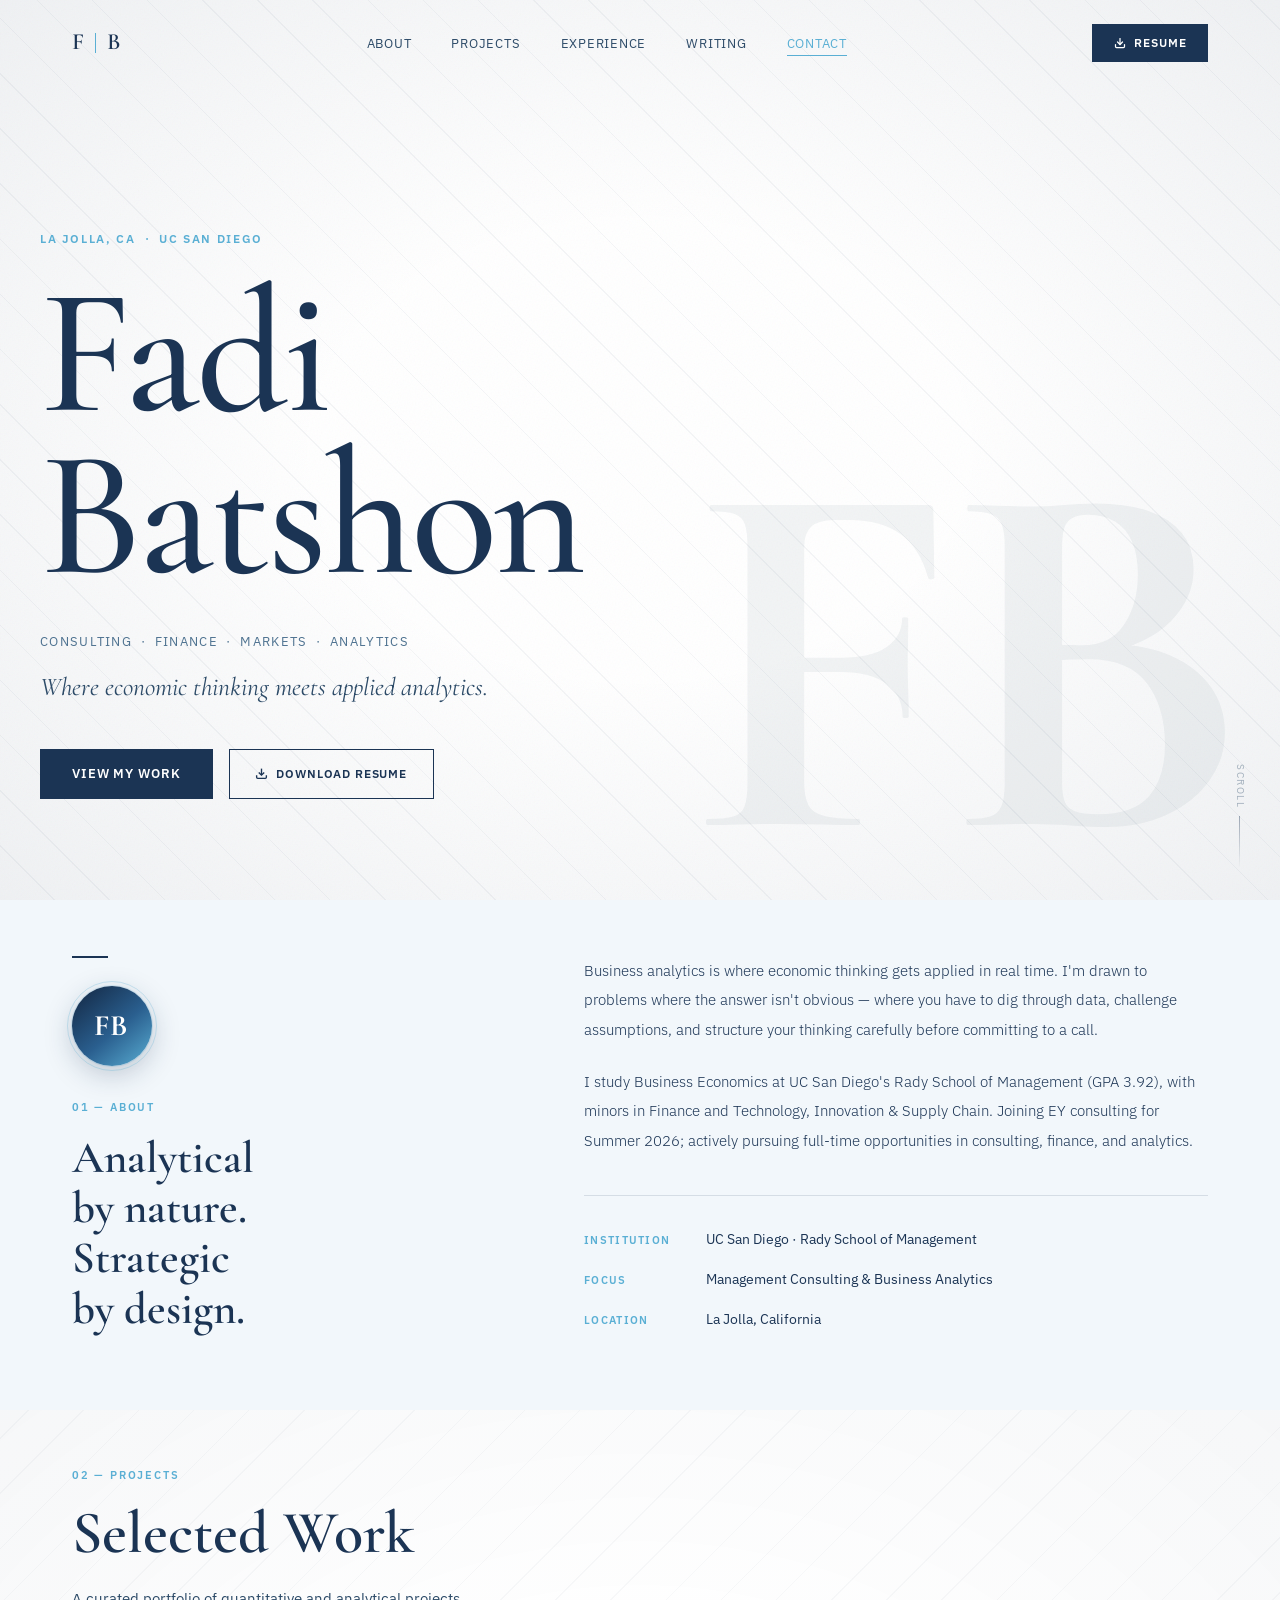
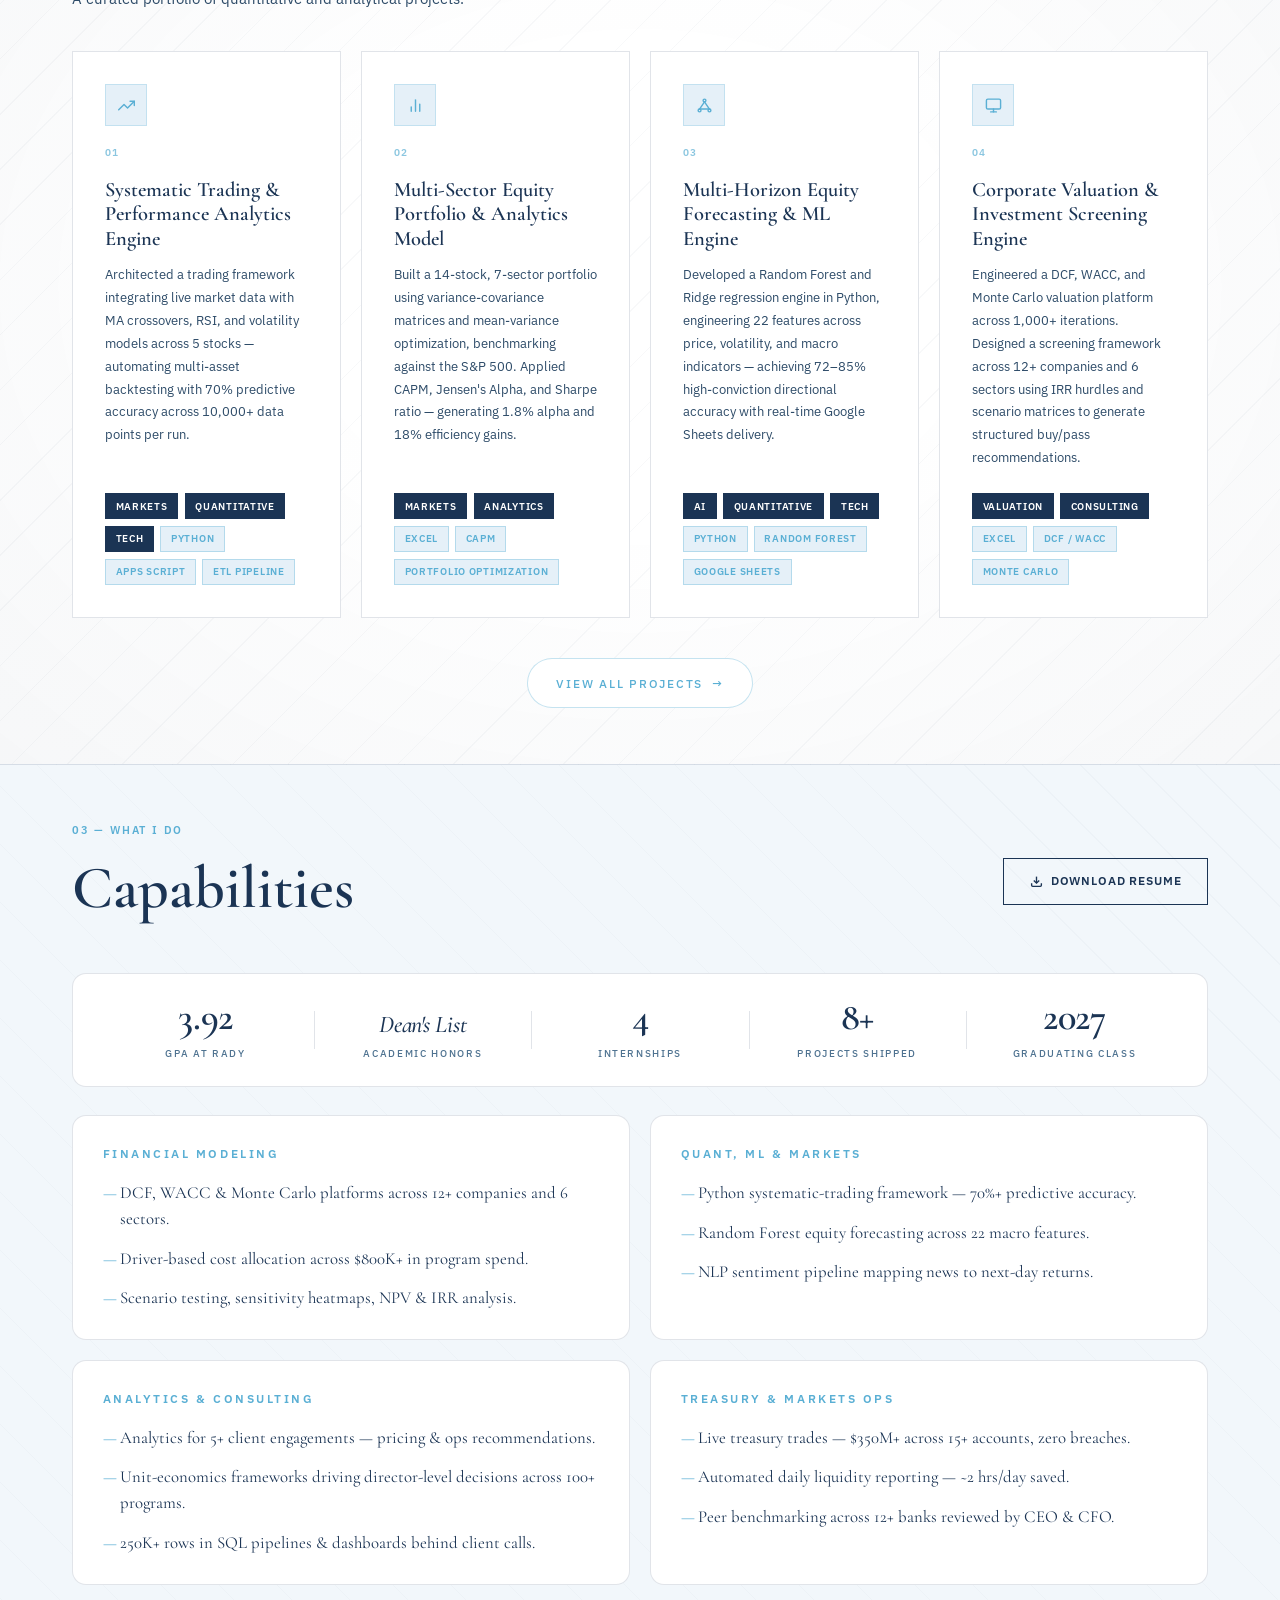
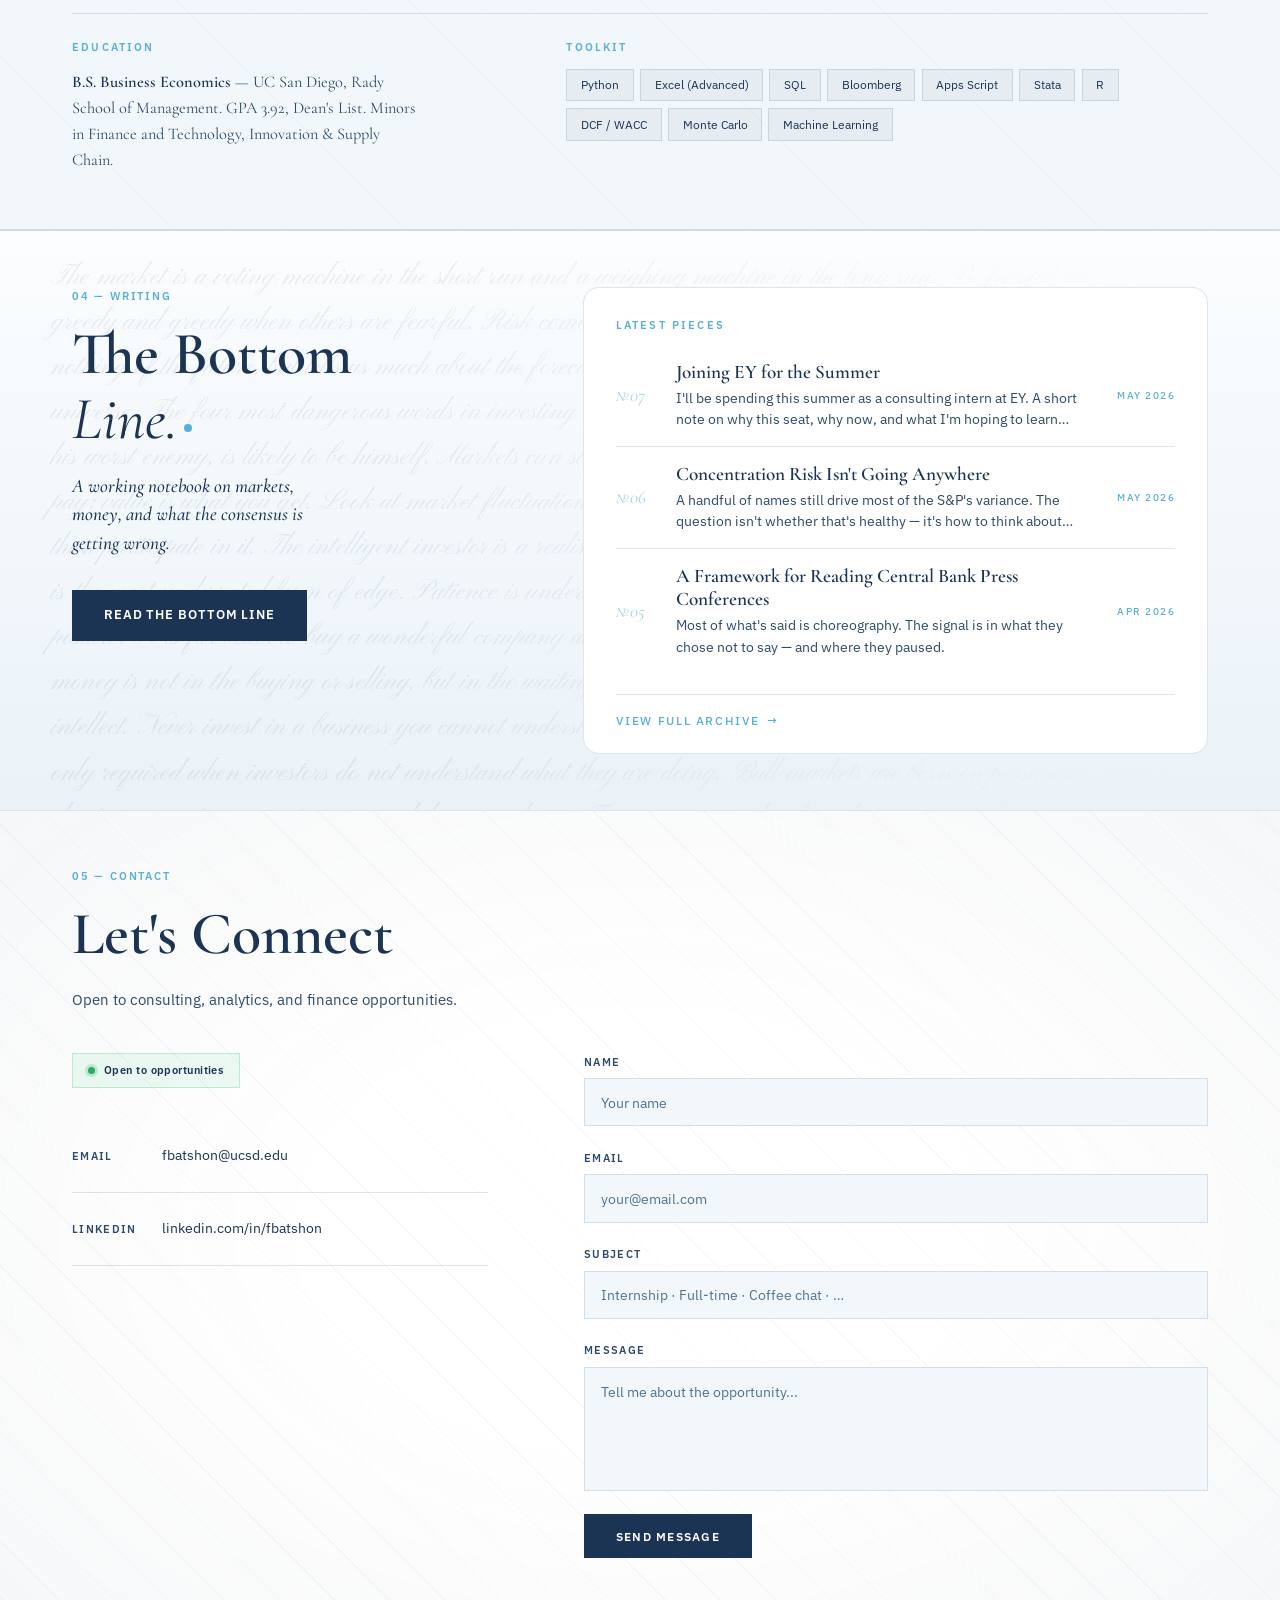
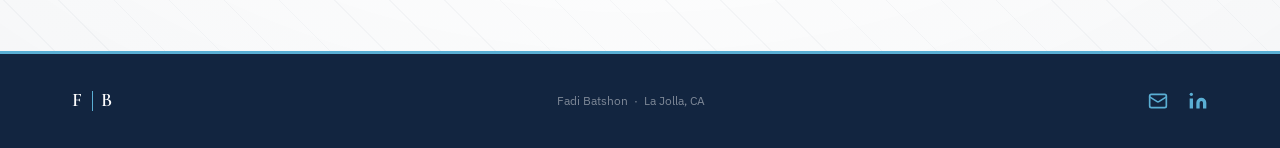
==== commit 174508dd: "Logo refresh: F | B big-bank wordmark across navbar, footer, favicon - Navbar logo: serif F + thin s" ====
--- a/index.html
+++ b/index.html
@@ -20,7 +20,6 @@
   <link href="https://fonts.googleapis.com/css2?family=Cormorant+Garamond:ital,wght@0,300;0,400;0,500;0,600;0,700;1,300;1,400;1,500&family=IBM+Plex+Sans:ital,wght@0,300;0,400;0,500;0,600;1,300;1,400&family=Pinyon+Script&display=swap" rel="stylesheet" />
   <link rel="icon" type="image/svg+xml" href="favicons/favicon.svg" />
   <link rel="icon" type="image/png" sizes="32x32" href="favicons/favicon-32.png" />
-  <link rel="icon" type="image/x-icon" href="favicons/favicon.ico" />
   <link rel="apple-touch-icon" sizes="180x180" href="favicons/apple-touch-icon.png" />
   <link rel="stylesheet" href="style.css" />
 </head>
@@ -29,7 +28,7 @@
   <!-- ░░ NAVBAR ░░ -->
   <nav class="navbar" id="navbar">
     <div class="nav-container">
-      <a href="#hero" class="nav-logo">FB</a>
+      <a href="#hero" class="nav-logo" aria-label="Fadi Batshon &mdash; Home"><span class="nav-logo-mark">F</span><span class="nav-logo-rule" aria-hidden="true"></span><span class="nav-logo-mark">B</span></a>
       <ul class="nav-links" id="navLinks">
         <li><a href="#about">About</a></li>
         <li><a href="#projects">Projects</a></li>
@@ -335,7 +334,7 @@
   <footer class="footer">
     <div class="container">
       <div class="footer-inner">
-        <span class="footer-logo">FB</span>
+        <span class="footer-logo"><span class="footer-logo-mark">F</span><span class="footer-logo-rule" aria-hidden="true"></span><span class="footer-logo-mark">B</span></span>
         <p class="footer-copy">Fadi Batshon &nbsp;·&nbsp; La Jolla, CA</p>
         <div class="footer-links">
           <a href="mailto:fbatshon@ucsd.edu" aria-label="Email">
--- a/style.css
+++ b/style.css
@@ -124,15 +124,33 @@
   gap: 2rem;
 }
 
+/* F | B wordmark — Morgan Stanley / JPMorgan-style typographic logo */
 .nav-logo {
-  font-family: var(--f-serif);
-  font-size: 1.6rem;
-  font-weight: 700;
-  color: var(--navy);
+  display: inline-flex;
+  align-items: center;
+  gap: .65em;
   text-decoration: none;
+  flex-shrink: 0;
+  padding: .15rem 0;
+}
+.nav-logo-mark {
+  font-family: var(--f-serif);
+  font-size: 1.45rem;
+  font-weight: 600;
+  color: var(--navy);
   letter-spacing: .04em;
-  flex-shrink: 0;
-}
+  line-height: 1;
+  transition: color .25s var(--ease);
+}
+.nav-logo-rule {
+  display: block;
+  width: 1px;
+  height: 1.3em;
+  background: var(--sky);
+  transition: height .25s var(--ease), background .25s var(--ease);
+}
+.nav-logo:hover .nav-logo-mark { color: var(--sky); }
+.nav-logo:hover .nav-logo-rule { height: 1.6em; background: var(--navy); }
 
 .nav-links {
   display: flex;
@@ -1377,11 +1395,24 @@
 }
 
 .footer-logo {
-  font-family: var(--f-serif);
-  font-size: 1.3rem;
-  font-weight: 700;
+  display: inline-flex;
+  align-items: center;
+  gap: .55em;
+  color: var(--white);
+}
+.footer-logo-mark {
+  font-family: var(--f-serif);
+  font-size: 1.2rem;
+  font-weight: 600;
   color: var(--white);
   letter-spacing: .04em;
+  line-height: 1;
+}
+.footer-logo-rule {
+  display: block;
+  width: 1px;
+  height: 1.25em;
+  background: var(--sky);
 }
 
 .footer-copy { font-size: .78rem; color: rgba(255,255,255,.45); }
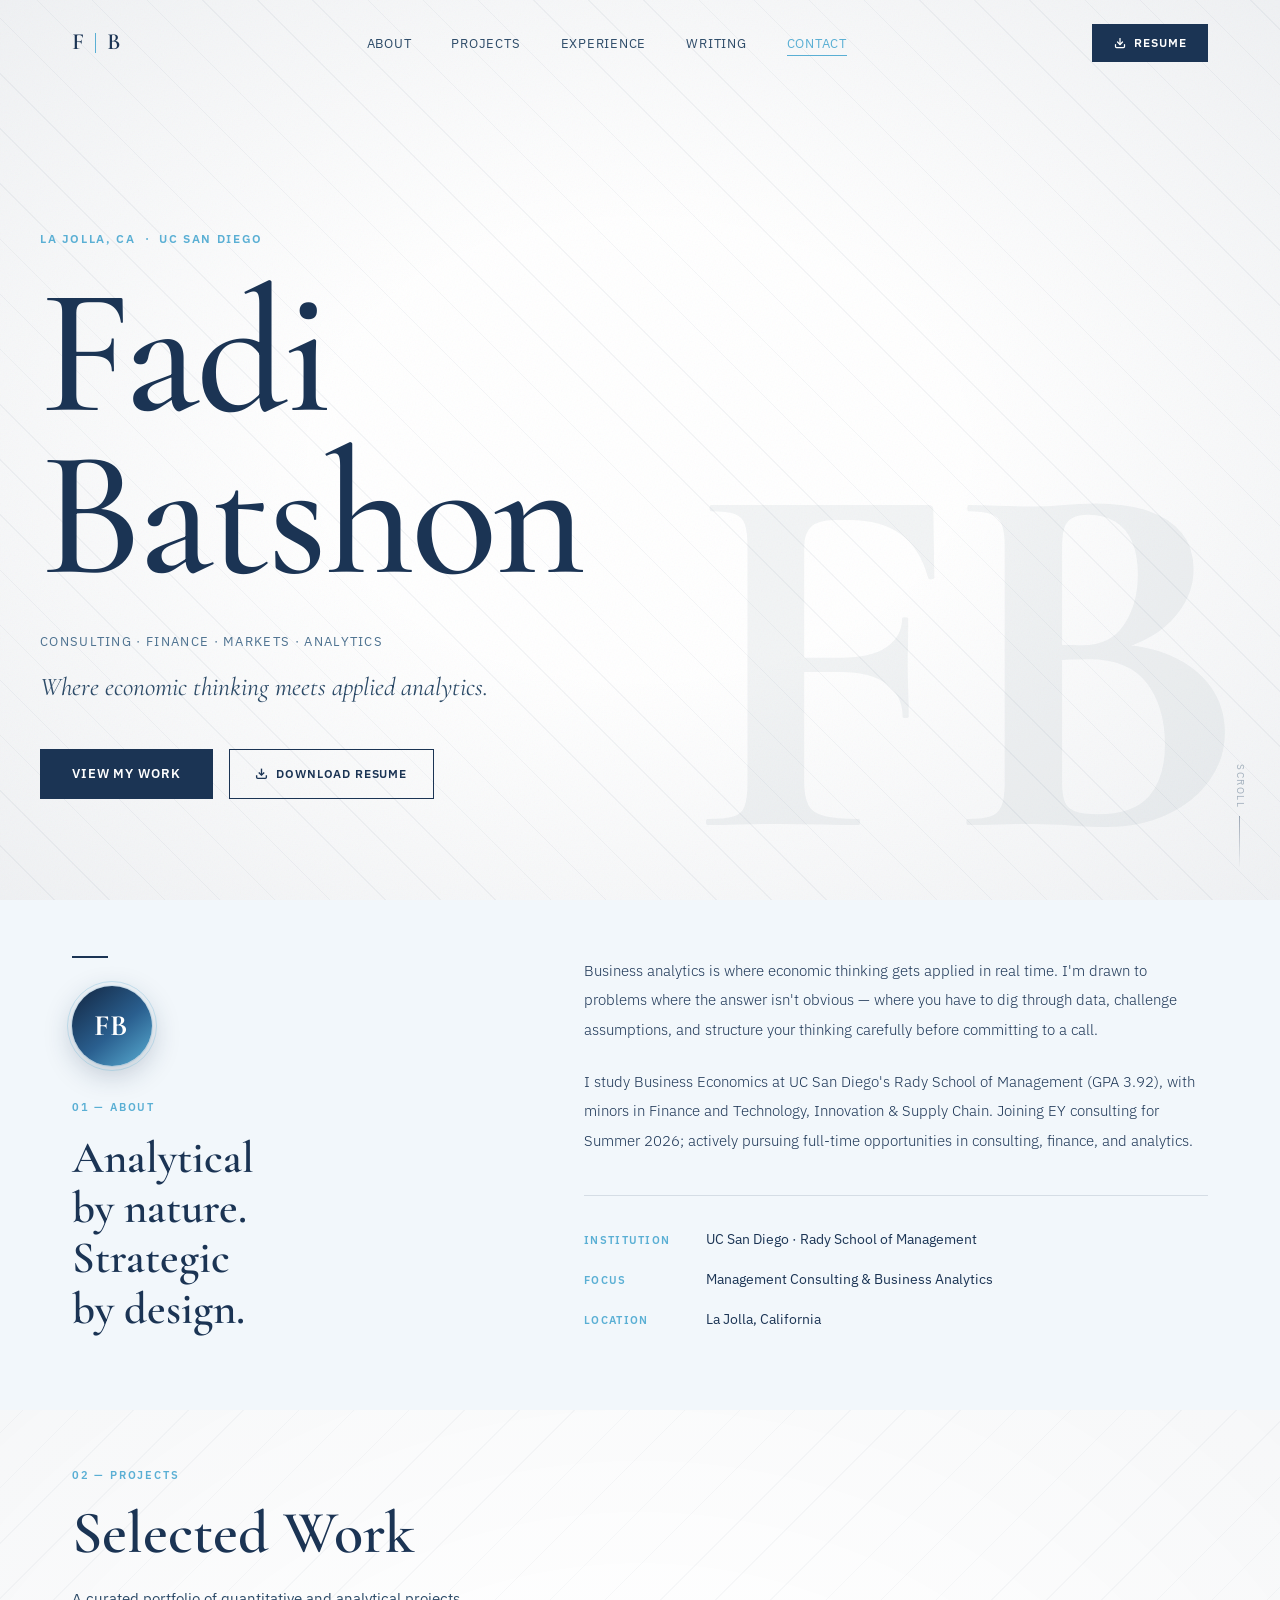
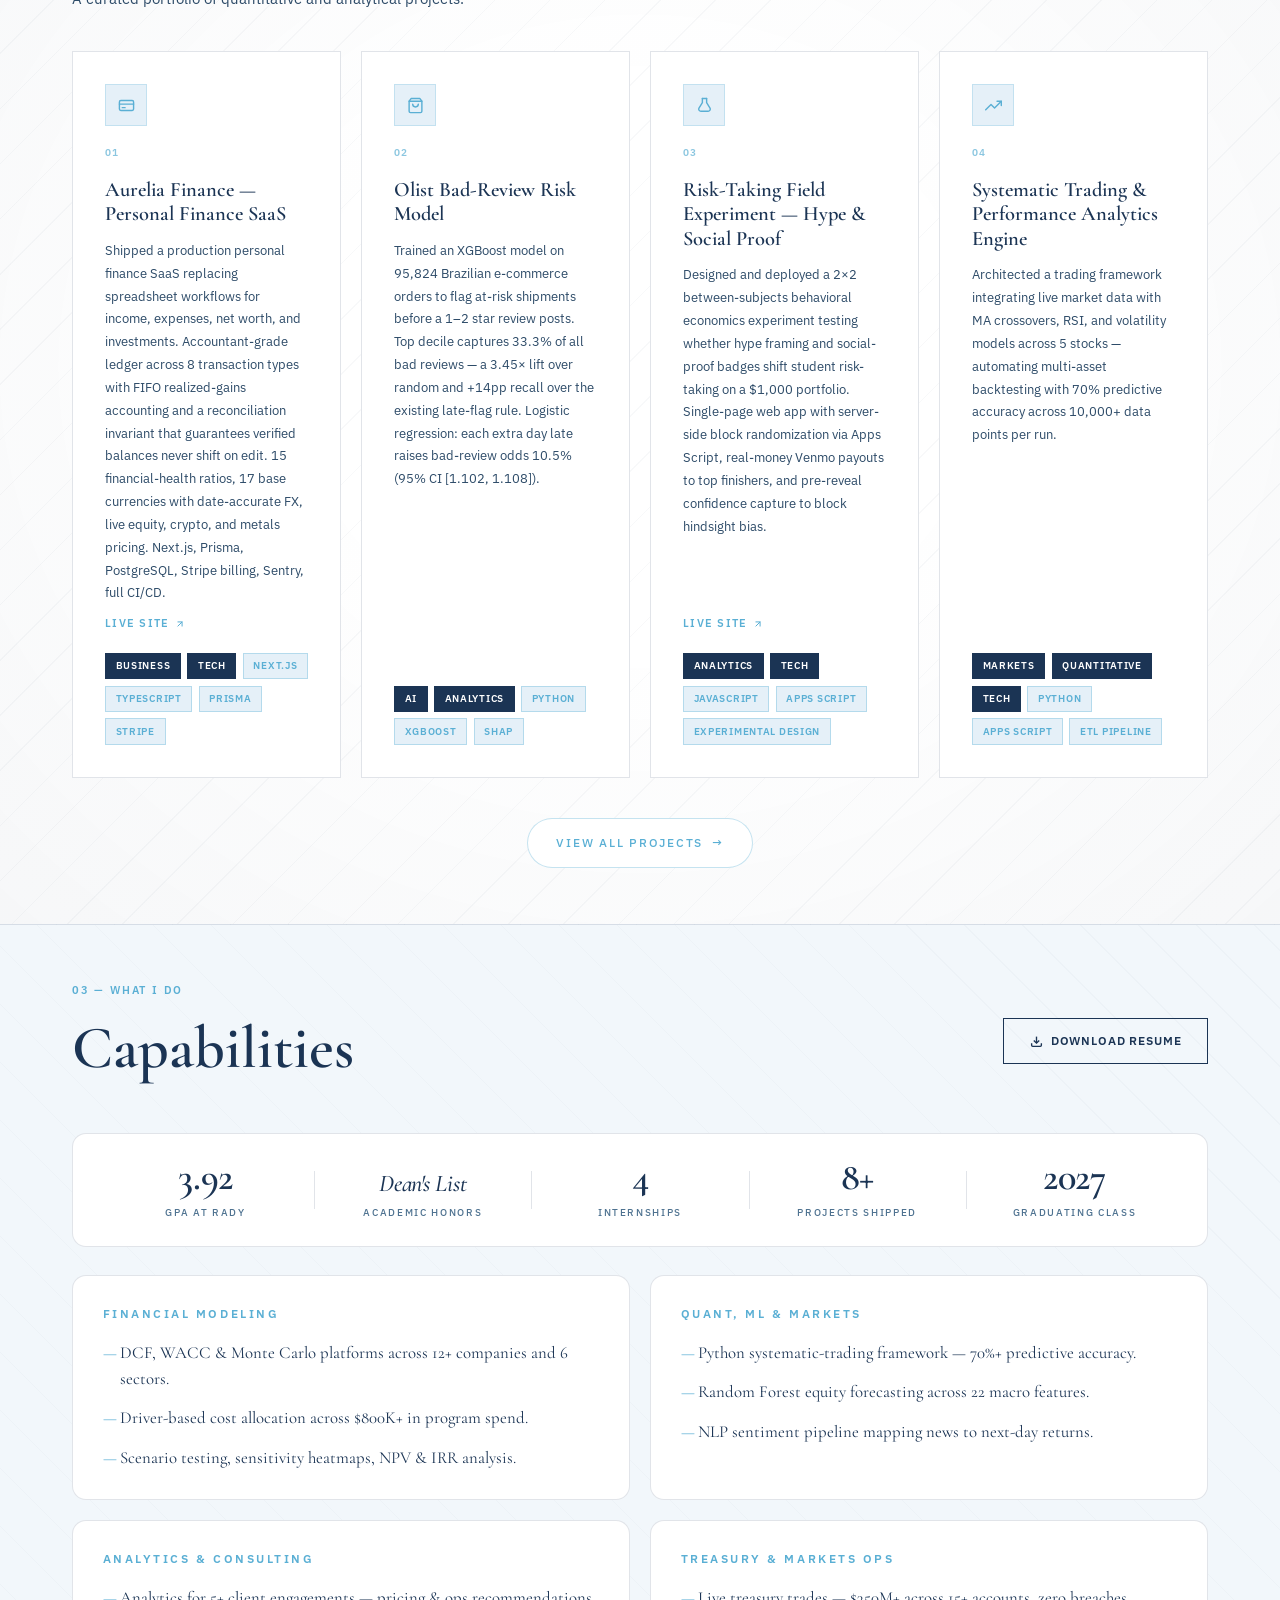
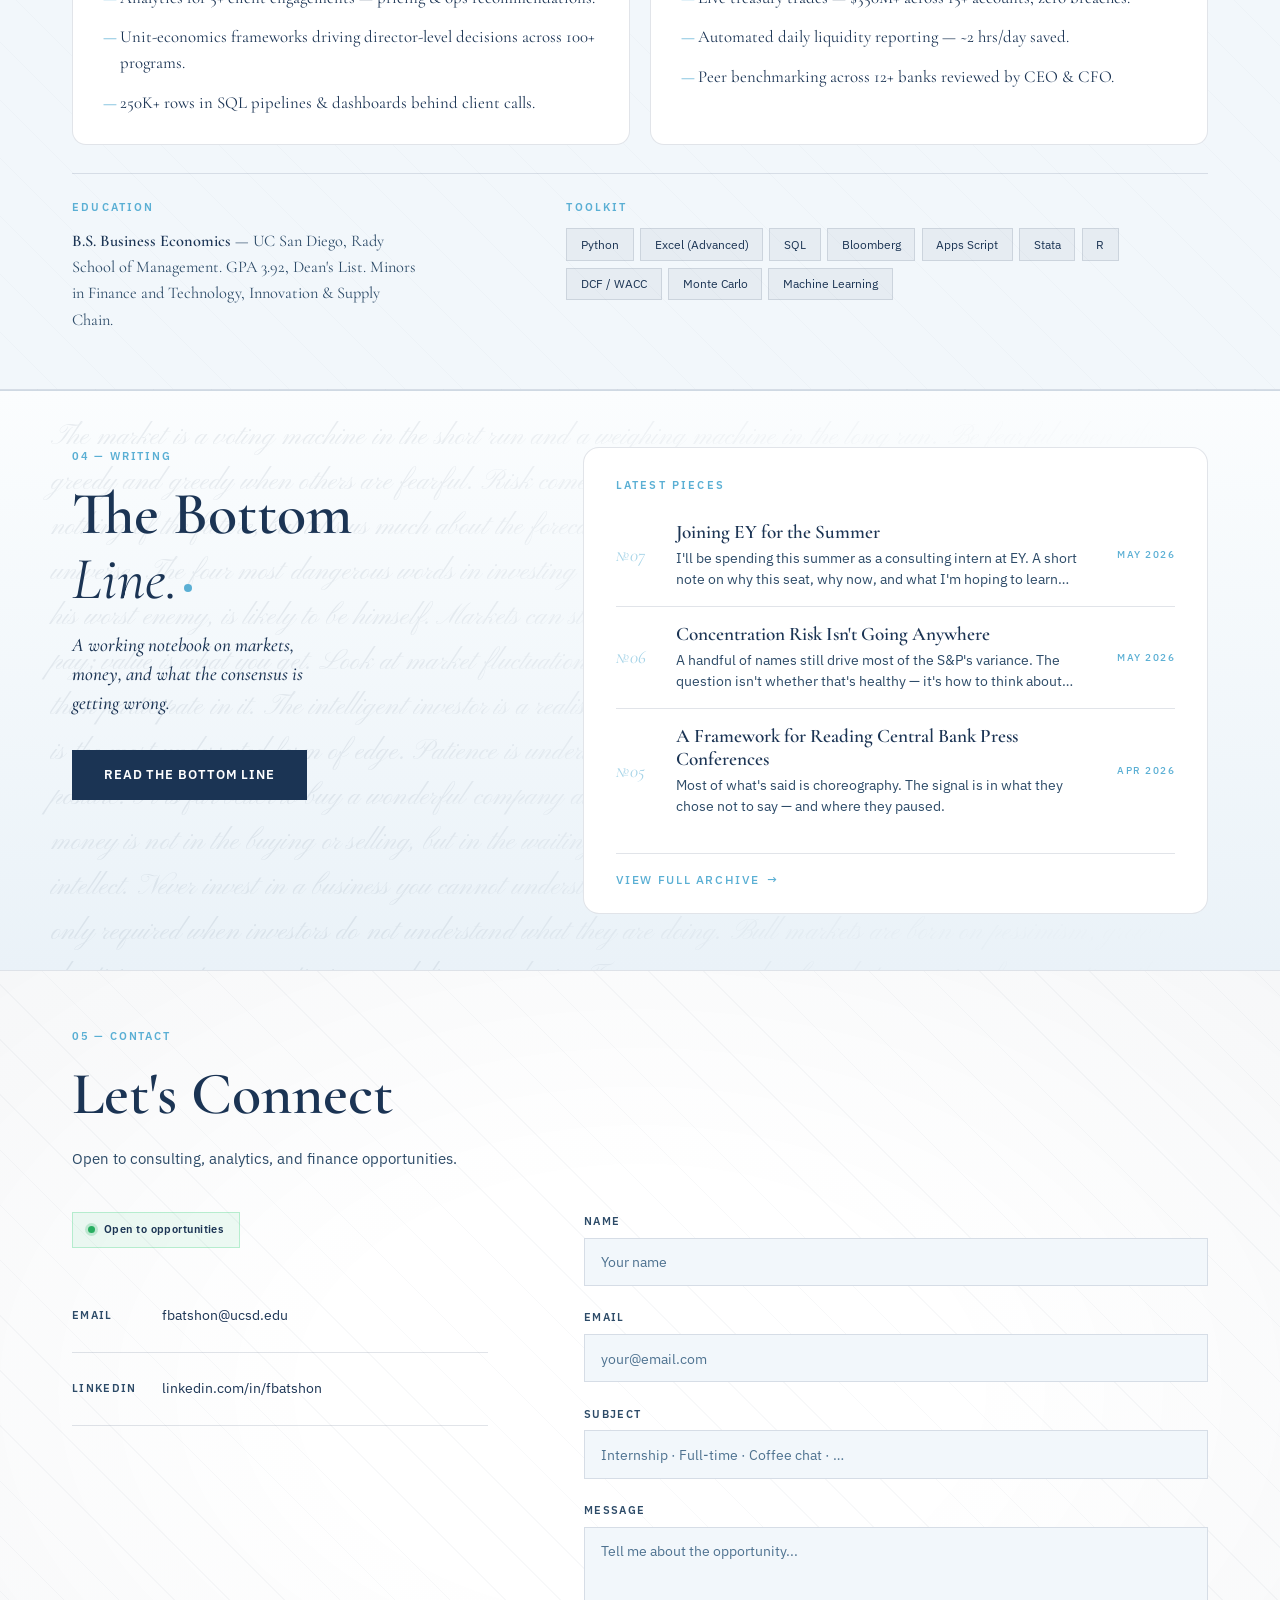
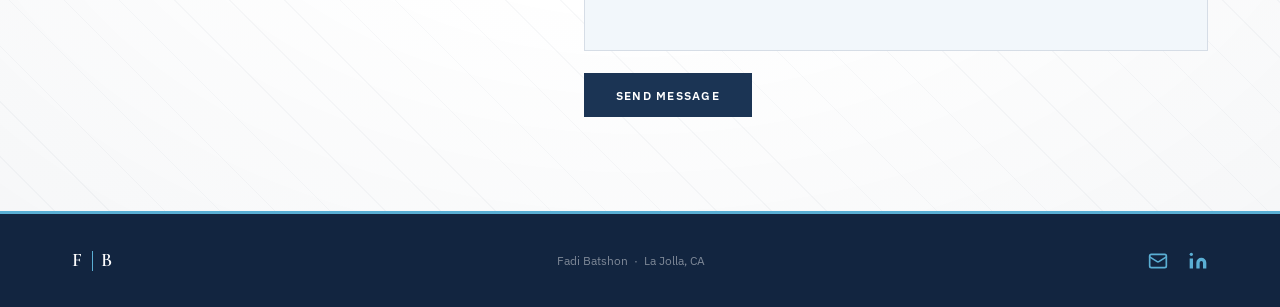
==== commit e28ab957: "Mobile polish: unified section padding, fix stat orphan, tighter cards Co-Authored-By: Claude Opus 4" ====
--- a/index.html
+++ b/index.html
@@ -64,7 +64,7 @@
     <div class="hero-body">
       <p class="hero-location">La Jolla, CA &nbsp;·&nbsp; UC San Diego</p>
       <h1 class="hero-name">Fadi<br>Batshon</h1>
-      <p class="hero-tagline">Consulting &nbsp;·&nbsp; Finance &nbsp;·&nbsp; Markets &nbsp;·&nbsp; Analytics</p>
+      <p class="hero-tagline">Consulting · Finance · Markets · Analytics</p>
       <p class="hero-sub">Where economic thinking meets applied analytics.</p>
       <div class="hero-ctas">
         <a href="#projects" class="btn-primary">View My Work</a>
--- a/style.css
+++ b/style.css
@@ -634,6 +634,34 @@
   line-height: 1.72;
   flex: 1;
   margin-bottom: 1.5rem;
+}
+
+.proj-link {
+  display: inline-flex;
+  align-items: center;
+  gap: .35rem;
+  width: fit-content;
+  font-size: .66rem;
+  letter-spacing: .12em;
+  text-transform: uppercase;
+  font-weight: 600;
+  color: var(--sky);
+  text-decoration: none;
+  margin-top: -.85rem;
+  margin-bottom: 1.25rem;
+  position: relative;
+  z-index: 2;
+  transition: color .2s var(--ease), gap .2s var(--ease);
+}
+.proj-link:hover { color: var(--navy); gap: .55rem; }
+.proj-link svg {
+  width: 10px;
+  height: 10px;
+  stroke: currentColor;
+  stroke-width: 2.4;
+  fill: none;
+  stroke-linecap: round;
+  stroke-linejoin: round;
 }
 
 .proj-tags { display: flex; flex-wrap: wrap; gap: .4rem; margin-top: auto; }
@@ -1457,15 +1485,89 @@
 
 @media (max-width: 600px) {
   .proj-grid { grid-template-columns: 1fr; }
+
+  /* Project cards: drop forced height + tighten interior so single-column doesn't leave orphan whitespace */
+  .proj-inner { padding: 1.6rem 1.5rem; min-height: 0; }
+  .proj-desc { margin-bottom: 1.25rem; }
+  .proj-link { margin-top: -.55rem; margin-bottom: 1rem; }
+
+  /* Capability stats: 2-col grid with the 5th item spanning, so nothing is stranded alone in a row */
+  .caps-stats {
+    display: grid;
+    grid-template-columns: 1fr 1fr;
+    gap: 1.25rem .75rem;
+    padding: 1.35rem 1rem;
+  }
+  .caps-stat { min-width: 0; }
+  .caps-stat:nth-child(5) { grid-column: 1 / -1; }
+  .caps-stat + .caps-stat::before { display: none; }
 }
 
 @media (max-width: 520px) {
   .container { padding: 0 1.25rem; }
-  .hero { padding: 5.5rem 1.25rem 0; }
-  .about, .projects, .resume, .contact { padding: 3rem 0; }
+
+  /* Hero — same theme, less crowding */
+  .hero { padding: 5rem 1.25rem 2.5rem; }
+  .hero-name { margin-bottom: 1.5rem; }
+  .hero-tagline { letter-spacing: .08em; }
+  .hero-sub { margin-bottom: 1.75rem; }
+  .hero-ctas { gap: .75rem; }
+  .btn-primary, .btn-download { padding: .8rem 1.5rem; font-size: .72rem; }
   .hero::after { display: none; }
+
+  /* Unified section padding across ALL sections (caps + wp were orphans before) */
+  .about, .projects, .resume, .caps, .wp, .contact { padding: 3rem 0; }
+
+  /* About — stack the meta label/value so labels don't squeeze the value */
+  .about-grid { gap: 2.25rem; }
+  .about-avatar { width: 68px; height: 68px; margin-bottom: 1.5rem; }
+  .about-avatar span { font-size: 1.55rem; }
+  .meta-row { flex-direction: column; gap: .2rem; align-items: flex-start; }
+  .meta-k { min-width: 0; }
+  .about-meta { margin-top: 2rem; padding-top: 1.5rem; gap: 1.25rem; }
+
+  /* Projects — keep the editorial card look but tighter */
+  .proj-inner { padding: 1.4rem 1.35rem; }
+  .proj-icon { width: 36px; height: 36px; margin-bottom: .85rem; }
+  .proj-icon svg { width: 15px; height: 15px; }
+  .proj-title { font-size: 1.18rem; }
+  .proj-desc { font-size: .82rem; line-height: 1.65; }
+
+  /* Capabilities — keep the pillars, just compress padding & body */
+  .caps-top-row { gap: 1rem; margin-bottom: 1.5rem; }
+  .caps-pillar { padding: 1.45rem 1.4rem; border-radius: 12px; }
+  .caps-list { gap: .7rem; }
+  .caps-list li { font-size: .98rem; line-height: 1.5; }
+  .caps-foot { padding-top: 1.5rem; gap: 1.5rem; }
+  .caps-stat-lbl { font-size: .58rem; letter-spacing: .14em; }
+
+  /* Writing promo card */
+  .wp-grid { gap: 1.75rem; }
+  .wp-right { padding: 1.2rem 1.2rem .85rem; border-radius: 12px; }
+  .wp-blurb { font-size: 1.05rem; margin: .85rem 0 1.5rem; }
+  .wp-title { font-size: 1.05rem; }
+  .wp-excerpt { font-size: .82rem; }
+
+  /* Contact — tighter row spacing, narrower label column */
+  .contact-grid { gap: 2.5rem; }
+  .clink { gap: 1rem; padding: 1.15rem 0; }
+  .clink-label { min-width: 58px; font-size: .62rem; }
+  .clink-val { font-size: .82rem; }
+  .cform { gap: 1.1rem; }
+  .field input, .field textarea { padding: .75rem .9rem; font-size: .88rem; }
+  .btn-submit { padding: .85rem 1.75rem; font-size: .72rem; }
+
+  /* Footer */
   .footer-inner { flex-direction: column; gap: .75rem; text-align: center; }
   .footer-links { justify-content: center; }
+
+  /* Projects archive page (mobile rules were missing entirely) */
+  .arch-header { padding: 6.5rem 0 1.75rem; }
+  .arch-back { margin-bottom: 1.25rem; }
+  .arch-title { margin: .3rem 0 .6rem; }
+  .arch-sub { font-size: 1rem; }
+  .arch-main { padding: 2.5rem 0 4rem; }
+  .arch-filters { gap: .85rem; }
 }
 
 
